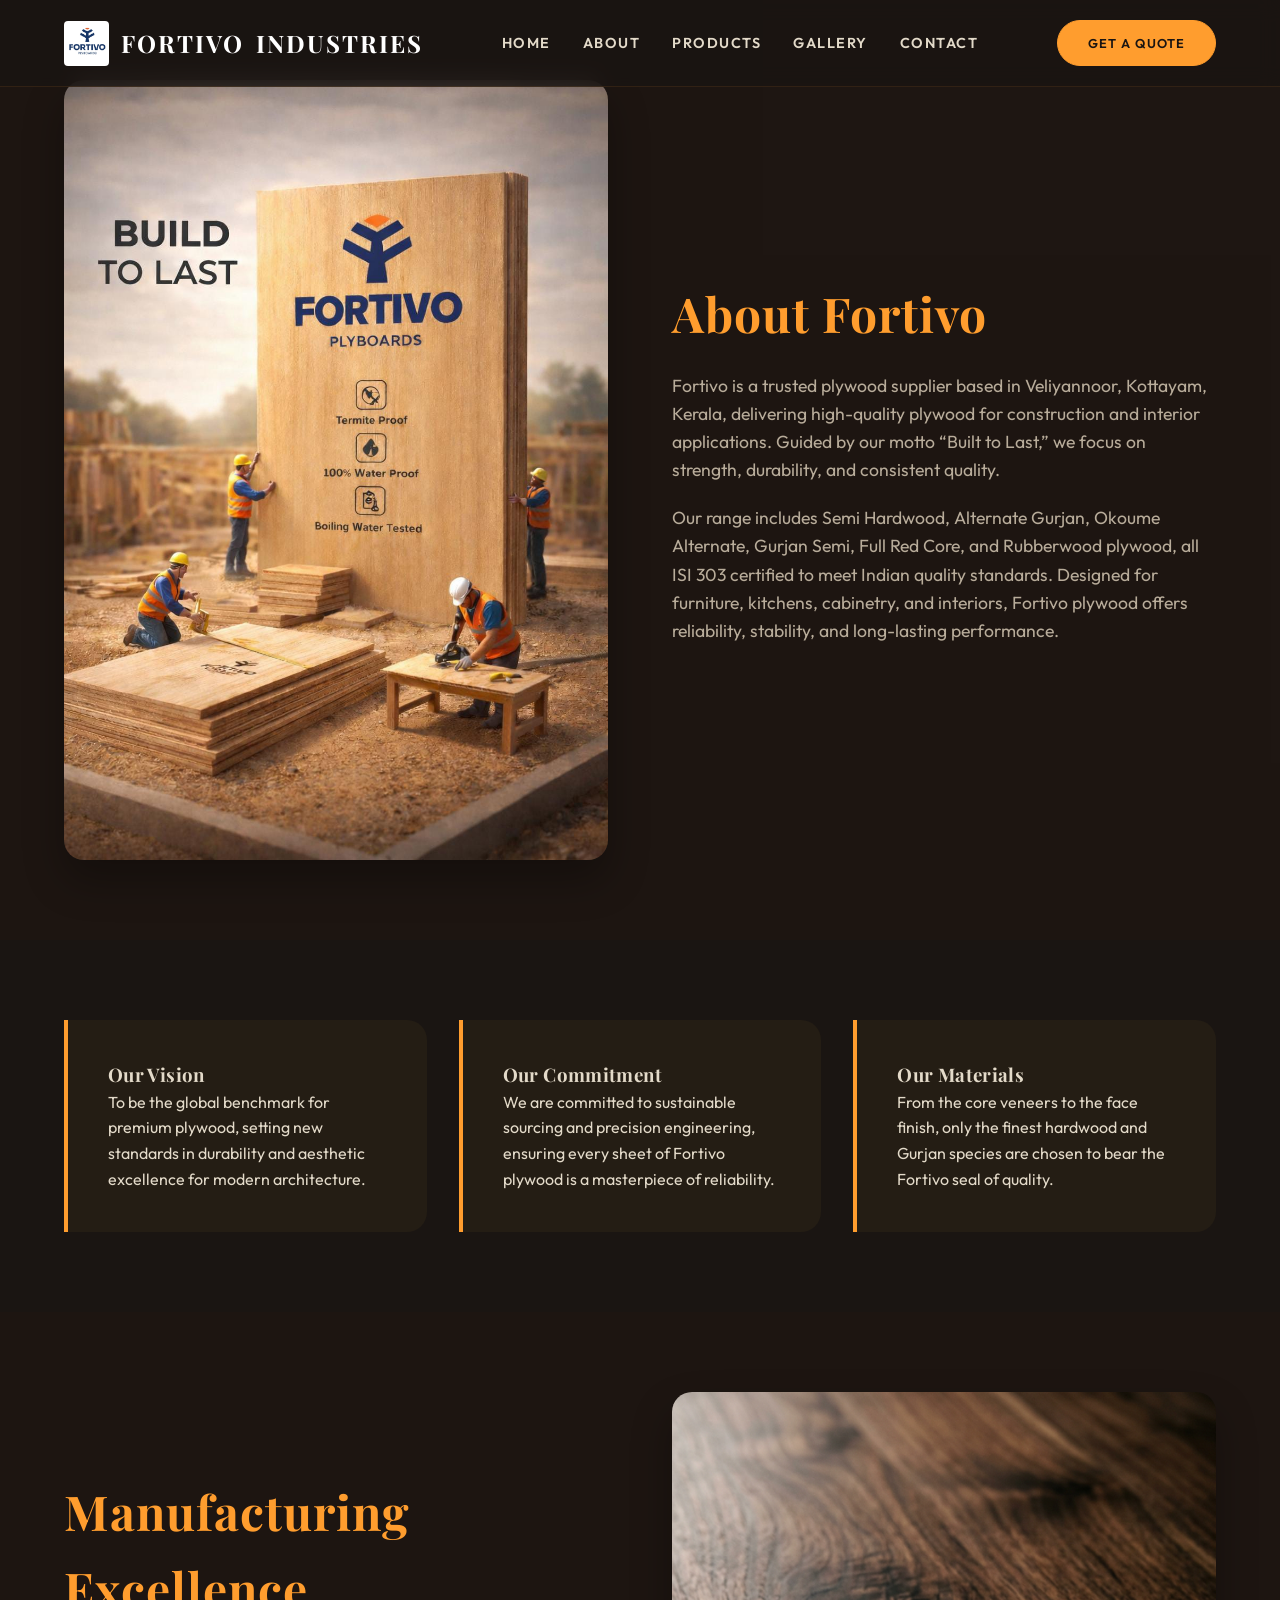
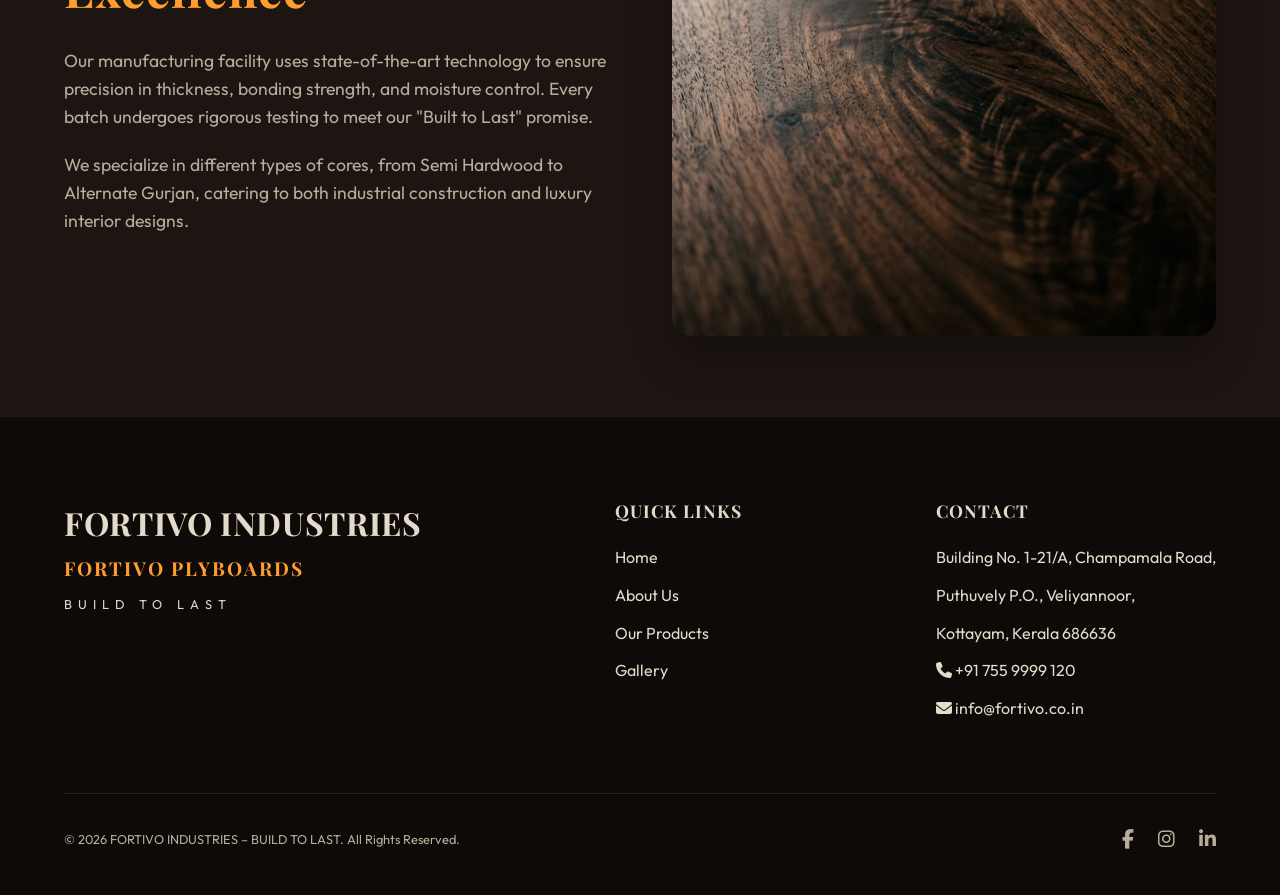
==== about.html @ 34dc5d7e "intial commit" ====
<!DOCTYPE html>
<html lang="en">

<head>
    <meta charset="UTF-8">
    <meta name="viewport" content="width=device-width, initial-scale=1.0">
    <title>About Us | FORTIVO INDUSTRIES</title>
    <link rel="stylesheet" href="index.css">
    <link rel="stylesheet" href="https://cdnjs.cloudflare.com/ajax/libs/font-awesome/6.4.0/css/all.min.css">
    <style>
        .about-hero {
            height: 60vh;
            background: linear-gradient(rgba(0, 0, 0, 0.7), rgba(0, 0, 0, 0.7)), url('assets/images/interior.png');
            background-size: cover;
            background-position: center;
            display: flex;
            align-items: center;
            justify-content: center;
            text-align: center;
        }

        .split-section {
            display: flex;
            align-items: center;
            gap: 4rem;
            padding: 80px 5%;
        }

        .split-section:nth-child(even) {
            flex-direction: row-reverse;
            background: rgba(44, 24, 16, 0.2);
        }

        .split-content {
            flex: 1;
        }

        .split-image {
            flex: 1;
            border-radius: var(--br-lg);
            overflow: hidden;
            box-shadow: 0 20px 40px rgba(0, 0, 0, 0.3);
        }

        .split-image img {
            width: 100%;
            display: block;
            transition: var(--transition-smooth);
        }

        .split-image:hover img {
            transform: scale(1.05);
        }

        .split-content h2 {
            font-size: 3rem;
            margin-bottom: 20px;
            color: var(--color-accent);
        }

        .split-content p {
            font-size: 1.1rem;
            color: var(--color-text-dim);
            margin-bottom: 20px;
        }

        .values-grid {
            display: grid;
            grid-template-columns: repeat(auto-fit, minmax(300px, 1fr));
            gap: 2rem;
            padding: 80px 5%;
        }

        .value-item {
            padding: 40px;
            background: rgba(212, 175, 55, 0.05);
            border-left: 4px solid var(--color-accent);
            border-radius: 0 var(--br-lg) var(--br-lg) 0;
        }

        @media (max-width: 968px) {
            .split-section {
                flex-direction: column !important;
                gap: 2rem;
            }
        }
    </style>
</head>

<body>

    <nav>
        <div class="logo">
            <img src="fortivooo.jpeg" alt="Fortivo" class="nav-logo">
            FORTIVO <span>INDUSTRIES</span>
        </div>
        <ul class="nav-links">
            <li><a href="index.html">Home</a></li>
            <li><a href="about.html">About</a></li>
            <li><a href="products.html">Products</a></li>
            <li><a href="gallery.html">Gallery</a></li>
            <li><a href="contact.html">Contact</a></li>
        </ul>
        <a href="contact.html" class="btn btn-primary">Get a Quote</a>
    </nav>

    <section class="split-section">
        <div class="split-content">
            <h2>About Fortivo</h2>
            <p>Fortivo is a trusted plywood supplier based in Veliyannoor, Kottayam, Kerala, delivering high-quality plywood for construction and interior applications. Guided by our motto “Built to Last,” we focus on strength, durability, and consistent quality.</p>
            <p>Our range includes Semi Hardwood, Alternate Gurjan, Okoume Alternate, Gurjan Semi, Full Red Core, and Rubberwood plywood, all ISI 303 certified to meet Indian quality standards. Designed for furniture, kitchens, cabinetry, and interiors, Fortivo plywood offers reliability, stability, and long-lasting performance.</p>
        </div>
        <div class="split-image small-img">
            <img src="ppl.jpeg" alt="Our Story - Fortivo Industries">
        </div>
    </section>

    <section class="values-grid">
        <div class="value-item">
            <h3>Our Vision</h3>
            <p>To be the global benchmark for premium plywood, setting new standards in durability and aesthetic
                excellence for modern architecture.</p>
        </div>
        <div class="value-item">
            <h3>Our Commitment</h3>
            <p>We are committed to sustainable sourcing and precision engineering, ensuring every sheet of Fortivo
                plywood is a masterpiece of reliability.</p>
        </div>
        <div class="value-item">
            <h3>Our Materials</h3>
            <p>From the core veneers to the face finish, only the finest hardwood and Gurjan species are chosen to bear
                the Fortivo seal of quality.</p>
        </div>
    </section>

    <section class="split-section">
        <div class="split-image">
            <img src="assets/images/hero.png" alt="Materials and Manufacturing">
        </div>
        <div class="split-content">
            <h2>Manufacturing Excellence</h2>
            <p>Our manufacturing facility uses state-of-the-art technology to ensure precision in thickness, bonding
                strength, and moisture control. Every batch undergoes rigorous testing to meet our "Built to Last"
                promise.</p>
            <p>We specialize in different types of cores, from Semi Hardwood to Alternate Gurjan, catering to both
                industrial construction and luxury interior designs.</p>
        </div>
    </section>

    <footer>
        <div class="footer-content">
            <div class="footer-brand">
                <h2>FORTIVO <span>INDUSTRIES</span></h2>
                <h3>FORTIVO PLYBOARDS</h3>
                <p class="tagline">BUILD TO LAST</p>
            </div>
            <div class="footer-links">
                <h4>Quick Links</h4>
                <ul>
                    <li><a href="index.html">Home</a></li>
                    <li><a href="about.html">About Us</a></li>
                    <li><a href="products.html">Our Products</a></li>
                    <li><a href="gallery.html">Gallery</a></li>
                </ul>
            </div>
            <div class="footer-links">
                <h4>Contact</h4>
                <ul>
                    <li>Building No. 1-21/A, Champamala Road,</li>
                    <li>Puthuvely P.O., Veliyannoor,</li>
                    <li>Kottayam, Kerala 686636</li>
                    <li><i class="fas fa-phone"></i> +91 755 9999 120</li>
                    <li><i class="fas fa-envelope"></i> info@fortivo.co.in</li>
                </ul>
            </div>
        </div>
        <div class="footer-bottom">
            <p>&copy; 2026 FORTIVO INDUSTRIES – BUILD TO LAST. All Rights Reserved.</p>
            <div class="social-icons">
                <a href="#"><i class="fab fa-facebook-f"></i></a>
                <a href="#"><i class="fab fa-instagram"></i></a>
                <a href="#"><i class="fab fa-linkedin-in"></i></a>
            </div>
        </div>
    </footer>

    <script>
        const observer = new IntersectionObserver((entries) => {
            entries.forEach(entry => {
                if (entry.isIntersecting) {
                    entry.target.classList.add('fade-in-visible');
                }
            });
        }, { threshold: 0.1 });

        document.querySelectorAll('.split-content, .split-image, .value-item').forEach(el => {
            el.classList.add('fade-in');
            observer.observe(el);
        });
    </script>
    <style>
        .fade-in {
            opacity: 0;
            transform: translateY(30px);
            transition: opacity 0.8s ease-out, transform 0.8s ease-out;
        }

        .fade-in-visible {
            opacity: 1;
            transform: translateY(0);
        }
    </style>
</body>

</html>
---- index.css ----
/* 
    FORTIVO INDUSTRIES - DESIGN SYSTEM
    Luxury, Modern, Industrial Theme
*/

@import url('https://fonts.googleapis.com/css2?family=Outfit:wght@300;400;600;700&family=Playfair+Display:ital,wght@0,400;0,700;1,400&display=swap');

:root {
    --color-primary: #1a1512;
    /* Charcoal Black */
    --color-accent: #ff9d2e;
    /* Light Orange */
    --color-secondary: #2C1810;
    /* Dark Walnut */
    --color-text: #E3DAC9;
    /* Warm Wood Beige */
    --color-text-dim: #b8ac9a;
    --font-heading: 'Playfair Display', serif;
    --font-body: 'Outfit', sans-serif;
    --section-padding: 100px 5%;
    --transition-smooth: all 0.5s cubic-bezier(0.4, 0, 0.2, 1);
    --br-sm: 8px;
    --br-lg: 20px;
}

* {
    margin: 0;
    padding: 0;
    box-sizing: border-box;
}

html {
    scroll-behavior: smooth;
    scroll-padding-top: 80px; /* Offset for fixed navbar */
    overflow-x: hidden;
    background-color: var(--color-primary);
    color: var(--color-text);
    font-family: var(--font-body);
}

body {
    background: var(--color-primary);
    line-height: 1.6;
}

h1, h2, h3, h4 {
    font-family: var(--font-heading);
    color: var(--color-text);
    letter-spacing: 0.02em;
}

a {
    text-decoration: none;
    color: inherit;
    transition: var(--transition-smooth);
}

ul {
    list-style: none;
}

/* NAVBAR */
nav {
    position: fixed;
    top: 0;
    width: 100%;
    padding: 20px 5%;
    display: flex;
    justify-content: space-between;
    align-items: center;
    z-index: 1000;
    backdrop-filter: blur(10px);
    background: rgba(26, 21, 18, 0.8);
    border-bottom: 1px solid rgba(255, 157, 46, 0.1);
}

.logo {
    font-family: var(--font-heading);
    font-size: 1.5rem;
    font-weight: 700;
    letter-spacing: 2px;
    display: flex;
    align-items: center;
    gap: 12px;
    color: #ffffff;
}


.nav-logo {
    height: 45px;
    width: auto;
    border-radius: 4px;
    transition: var(--transition-smooth);
}

.nav-logo:hover {
    transform: scale(1.1);
}

.nav-toggle {
    display: none;
}

.nav-links {
    display: flex;
    gap: 2rem;
}

.nav-links a {
    font-size: 0.9rem;
    text-transform: uppercase;
    letter-spacing: 1.5px;
    font-weight: 600;
}

.nav-links a:hover {
    color: var(--color-accent);
}

/* BUTTONS */
.btn {
    padding: 12px 30px;
    border-radius: 50px;
    font-weight: 600;
    text-transform: uppercase;
    letter-spacing: 1px;
    font-size: 0.8rem;
    cursor: pointer;
    transition: var(--transition-smooth);
    display: inline-block;
}

.btn-primary {
    background: var(--color-accent);
    color: var(--color-primary);
    border: 1px solid var(--color-accent);
}

.btn-primary:hover {
    background: transparent;
    color: var(--color-accent);
    box-shadow: 0 0 20px rgba(255, 157, 46, 0.4);
}

.btn-outline {
    background: transparent;
    color: var(--color-text);
    border: 1px solid rgba(227, 218, 201, 0.3);
}

.btn-outline:hover {
    border-color: var(--color-accent);
    color: var(--color-accent);
}

/* HERO SECTION */
.hero {
    height: 100vh;
    width: 100%;
    display: flex;
    flex-direction: column;
    justify-content: center;
    align-items: center;
    text-align: center;
    background: linear-gradient(-45deg, #1a1512, #2C1810, #3d2a1e, #1a1512);
    background-size: 400% 400%;
    animation: gradientFlow 15s ease infinite;
    padding: 20px;
    position: relative;
    overflow: hidden;
}

.hero-video {
    position: absolute;
    top: 50%;
    left: 50%;
    width: 110%; /* Slightly oversized to allow for cropping */
    height: 110%; /* Slightly oversized to allow for cropping */
    object-fit: cover;
    transform: translate(-50%, -50%); /* Centered crop */
    z-index: 1;
    opacity: 0.7;
}

.hero::after {
    content: '';
    position: absolute;
    top: 0;
    left: 0;
    width: 100%;
    height: 100%;
    background: radial-gradient(circle, transparent 60%, rgba(0,0,0,0.8) 100%);
    z-index: 2; /* Sits above the video but below the content */
}

.hero-content {
    background: rgba(26, 21, 18, 0.4);
    backdrop-filter: blur(8px);
    padding: 60px 80px;
    border-radius: var(--br-lg);
    border: 1px solid rgba(255, 157, 46, 0.15);
    z-index: 10;
    max-width: 1000px;
    box-shadow: 0 30px 60px rgba(0, 0, 0, 0.5);
}

/* Removed hero logo styles as it moved to navbar */

@keyframes gradientFlow {
    0% { background-position: 0% 50%; }
    50% { background-position: 100% 50%; }
    100% { background-position: 0% 50%; }
}

@keyframes cinematicZoom {
    0% { transform: scale(1) translate(0, 0); }
    100% { transform: scale(1.15) translate(2%, 2%); }
}

.hero h1 {
    font-size: 6rem;
    font-weight: 700;
    margin-bottom: 20px;
    text-transform: uppercase;
    letter-spacing: 15px;
    background: linear-gradient(45deg, #ffffff, #ff9d2e, #ffffff);
    background-size: 200% auto;
    -webkit-background-clip: text;
    background-clip: text;
    -webkit-text-fill-color: transparent;
    filter: drop-shadow(0 5px 15px rgba(0, 0, 0, 0.3));
    line-height: 1.1;
    animation: shine 5s linear infinite, heroReveal 1.5s cubic-bezier(0.2, 0.8, 0.2, 1) forwards;
    opacity: 0;
}

@keyframes heroReveal {
    0% {
        opacity: 0;
        transform: translateY(40px) scale(1.1);
        letter-spacing: 25px;
        filter: blur(10px);
    }
    100% {
        opacity: 1;
        transform: translateY(0) scale(1);
        letter-spacing: 15px;
        filter: blur(0);
    }
}

@keyframes shine {
    to { background-position: 200% center; }
}

.hero h2 {
    font-size: 1.1rem;
    color: var(--color-accent);
    letter-spacing: 8px;
    font-family: var(--font-body);
    font-weight: 600;
    text-transform: uppercase;
    border-bottom: 2px solid var(--color-accent);
    padding-bottom: 5px;
    margin-bottom: 30px;
    display: inline-block;
    animation: heroRevealSmall 1.2s cubic-bezier(0.2, 0.8, 0.2, 1) forwards;
    opacity: 0;
}

@keyframes heroRevealSmall {
    0% {
        opacity: 0;
        transform: translateY(20px);
        letter-spacing: 15px;
    }
    100% {
        opacity: 1;
        transform: translateY(0);
        letter-spacing: 8px;
    }
}

.hero .headline {
    font-family: var(--font-body);
    font-size: 1.4rem;
    max-width: 800px;
    margin: 20px auto 40px;
    color: var(--color-text-dim);
    font-weight: 300;
    font-style: italic;
    animation: fadeInDelay 1.8s cubic-bezier(0.2, 0.8, 0.2, 1) forwards 0.5s;
    opacity: 0;
}

.hero-btns {
    display: flex;
    gap: 1.5rem;
    justify-content: center;
    animation: fadeInDelay 2.2s cubic-bezier(0.2, 0.8, 0.2, 1) forwards 0.8s;
    opacity: 0;
}

@keyframes fadeInDelay {
    0% { opacity: 0; transform: translateY(20px); }
    100% { opacity: 1; transform: translateY(0); }
}

/* SECTIONS */
section {
    padding: var(--section-padding);
}

.section-title {
    text-align: center;
    margin-bottom: 60px;
}

.section-title h2 {
    font-size: 2.5rem;
    margin-bottom: 10px;
}

.section-title div {
    height: 2px;
    width: 60px;
    background: var(--color-accent);
    margin: 0 auto;
}

/* FEATURE CARDS */
.features-grid {
    display: grid;
    grid-template-columns: repeat(auto-fit, minmax(250px, 1fr));
    gap: 2rem;
}

.feature-card {
    background: rgba(44, 24, 16, 0.4);
    padding: 40px;
    border-radius: var(--br-lg);
    border: 1px solid rgba(255, 157, 46, 0.1);
    text-align: center;
    transition: transform 0.4s cubic-bezier(0.2, 0.8, 0.2, 1), 
                box-shadow 0.4s ease, 
                border-color 0.4s ease, 
                background 0.4s ease;
}

.feature-card:hover {
    transform: translateY(-6px);
    border-color: rgba(255, 157, 46, 0.5);
    background: rgba(44, 24, 16, 0.6);
    box-shadow: 0 15px 35px rgba(255, 157, 46, 0.15), 0 0 15px rgba(255, 157, 46, 0.1);
}

.feature-card i {
    font-size: 3rem;
    color: var(--color-accent);
    margin-bottom: 20px;
    display: block;
    transition: transform 0.4s ease, color 0.4s ease;
}

.feature-card:hover i {
    transform: scale(1.1);
}

.feature-card h3 {
    margin-bottom: 15px;
    font-size: 1.5rem;
    transition: color 0.4s ease;
}

.feature-card:hover h3 {
    color: var(--color-accent);
}

.feature-card p {
    color: var(--color-text-dim);
    font-size: 0.95rem;
}

/* PRODUCT PREVIEW & GRIDS */
.product-grid, .products-grid {
    display: grid;
    grid-template-columns: repeat(3, 1fr);
    gap: 3rem;
}

@media (max-width: 1100px) {
    .product-grid, .products-grid {
        grid-template-columns: repeat(2, 1fr);
        gap: 2rem;
    }
}

@media (max-width: 768px) {
    .product-grid, .products-grid {
        grid-template-columns: 1fr;
        gap: 2rem;
    }
}

.product-card {
    position: relative;
    border-radius: var(--br-lg);
    overflow: hidden;
    height: 400px;
    cursor: pointer;
}

.product-img {
    width: 100%;
    height: 100%;
    object-fit: cover;
    transition: var(--transition-smooth);
}

.product-info {
    position: absolute;
    bottom: 0;
    left: 0;
    width: 100%;
    padding: 30px;
    background: linear-gradient(transparent, rgba(26, 21, 18, 0.9));
    transform: translateY(20px);
    transition: var(--transition-smooth);
    opacity: 0.8;
}

.product-card:hover .product-img {
    transform: scale(1.1);
}

.product-card:hover .product-info {
    transform: translateY(0);
    opacity: 1;
}

.product-info h3 {
    font-size: 1.8rem;
    margin-bottom: 5px;
}

.product-info p {
    font-size: 0.9rem;
    color: var(--color-accent);
}

/* BRAND STATEMENT */
.brand-statement {
    position: relative;
    padding: 150px 5%;
    background: linear-gradient(rgba(44, 24, 16, 0.8), rgba(44, 24, 16, 0.8)), url('assets/images/interior.png');
    background-size: cover;
    background-position: center;
    background-attachment: fixed;
    text-align: center;
}

.brand-statement-content {
    max-width: 900px;
    margin: 0 auto;
}

.brand-statement h2 {
    font-size: 3.5rem;
    margin-bottom: 30px;
}

.brand-statement p {
    font-size: 1.2rem;
    color: var(--color-text);
    font-weight: 300;
}

/* PREMIUM ABOUT SECTION */
#about {
    background: linear-gradient(to bottom, var(--color-primary), #1d1916);
    position: relative;
    overflow: hidden;
}

#about::before {
    content: 'EST. 2026';
    position: absolute;
    top: 50px;
    right: -50px;
    font-size: 15rem;
    font-weight: 900;
    color: rgba(255, 157, 46, 0.03);
    pointer-events: none;
    z-index: 0;
}

.luxury-about-grid {
    display: grid;
    grid-template-columns: 1fr 1fr;
    gap: 6rem;
    align-items: center;
    position: relative;
    z-index: 1;
}

.about-image-wrapper {
    position: relative;
    padding: 30px;
}

.about-image-wrapper .main-img {
    width: 100%;
    max-height: 600px;
    object-fit: cover;
    border-radius: var(--br-lg);
    box-shadow: 0 30px 60px rgba(0,0,0,0.5);
    border: 1px solid rgba(255, 157, 46, 0.2);
    position: relative;
    z-index: 2;
}

.about-image-wrapper::after {
    content: '';
    position: absolute;
    top: 0;
    left: 0;
    width: 80%;
    height: 80%;
    border: 2px solid var(--color-accent);
    border-radius: var(--br-lg);
    z-index: 1;
    transform: translate(-20px, -20px);
    opacity: 0.5;
}

.about-text-content h2 {
    font-size: 3.5rem;
    margin-bottom: 25px;
    line-height: 1.2;
}

.about-text-content .accent-text {
    color: var(--color-accent);
    font-size: 0.9rem;
    text-transform: uppercase;
    letter-spacing: 5px;
    display: block;
    margin-bottom: 10px;
}

.about-text-content p {
    font-size: 1.1rem;
    color: var(--color-text-dim);
    margin-bottom: 25px;
    text-align: justify;
}

.certified-badge {
    display: inline-flex;
    align-items: center;
    gap: 15px;
    background: rgba(255, 157, 46, 0.1);
    padding: 15px 25px;
    border-radius: 50px;
    border: 1px solid var(--color-accent);
    margin-top: 20px;
}

.certified-badge i {
    color: var(--color-accent);
    font-size: 1.5rem;
}

/* VALUES CARDS */
.values-container {
    padding-top: 80px;
}

.values-grid {
    display: grid;
    grid-template-columns: repeat(3, 1fr);
    gap: 30px;
}

.value-card {
    background: rgba(255, 255, 255, 0.02);
    backdrop-filter: blur(10px);
    padding: 50px 40px;
    border-radius: var(--br-lg);
    border: 1px solid rgba(255, 157, 46, 0.1);
    transition: var(--transition-smooth);
    position: relative;
    overflow: hidden;
}

.value-card::before {
    content: '';
    position: absolute;
    top: 0;
    left: 0;
    width: 4px;
    height: 0;
    background: var(--color-accent);
    transition: var(--transition-smooth);
}

.value-card:hover {
    transform: translateY(-15px);
    background: rgba(255, 157, 46, 0.05);
    border-color: var(--color-accent);
    box-shadow: 0 20px 40px rgba(0,0,0,0.3);
}

.value-card:hover::before {
    height: 100%;
}

.value-card i {
    font-size: 2.5rem;
    color: var(--color-accent);
    margin-bottom: 25px;
    display: block;
}

.value-card h3 {
    font-size: 1.6rem;
    margin-bottom: 15px;
    color: #fff;
}

.value-card p {
    font-size: 0.95rem;
    color: var(--color-text-dim);
    line-height: 1.7;
}

/* PRODUCTS PAGE SPECIFIC STYLES - PREMIUM REDESIGN */
.products-hero {
    height: 60vh;
    background: linear-gradient(rgba(0, 0, 0, 0.4), rgba(0, 0, 0, 0.4)), url('download.jpg');
    background-size: cover;
    background-position: center;
    background-attachment: fixed;
    display: flex;
    align-items: center;
    justify-content: center;
    text-align: center;
    position: relative;
    padding: 0 5%;
    overflow: hidden;
}

.hero-overlay {
    position: absolute;
    top: 0;
    left: 0;
    width: 100%;
    height: 100%;
    background: radial-gradient(circle at center, transparent 0%, rgba(26, 21, 18, 0.8) 100%);
    z-index: 1;
}

.products-hero .section-title {
    position: relative;
    z-index: 2;
    margin-bottom: 0;
}

.products-hero h1 {
    font-size: 5.5rem;
    margin: 10px 0 20px;
    line-height: 1;
}

.products-hero p {
    font-size: 1.2rem;
    color: var(--color-text-dim);
    max-width: 600px;
    margin: 0 auto;
}

.title-line {
    height: 3px;
    width: 80px;
    background: var(--color-accent);
    margin: 30px auto 0;
}

.products-grid-section {
    position: relative;
    background: var(--color-primary);
    padding: 100px 5%;
    overflow: hidden;
}

.bg-pattern {
    position: absolute;
    top: 0;
    left: 0;
    width: 100%;
    height: 100%;
    background-image: radial-gradient(rgba(255, 157, 46, 0.03) 1px, transparent 1px);
    background-size: 30px 30px;
    opacity: 0.5;
    pointer-events: none;
}

/* LUXURY PRODUCT FLIP CARDS - PREMIUM REDESIGN */
.luxury-product-card {
    background: transparent;
    perspective: 2000px;
    height: auto;
    aspect-ratio: 1 / 1.4;
    border: none;
    overflow: visible;
    position: relative;
}

.card-inner {
    position: relative;
    width: 100%;
    height: 100%;
    transition: transform 0.8s cubic-bezier(0.175, 0.885, 0.32, 1.1);
    transform-style: preserve-3d;
    box-shadow: 0 15px 35px rgba(0, 0, 0, 0.3);
    border-radius: var(--br-lg);
}

.luxury-product-card:hover .card-inner {
    transform: rotateY(180deg) translateY(-10px);
    box-shadow: 0 30px 60px rgba(255, 157, 46, 0.15);
}

.card-front, .card-back {
    position: absolute;
    width: 100%;
    height: 100%;
    -webkit-backface-visibility: hidden;
    backface-visibility: hidden;
    border-radius: var(--br-lg);
    border: 1px solid rgba(255, 157, 46, 0.1);
    overflow: hidden;
}

.card-front {
    background: #1e1a16;
    display: flex;
    flex-direction: column;
    justify-content: space-between;
    z-index: 2;
}

.card-back {
    background: linear-gradient(135deg, #2C1810 0%, #110d0b 100%);
    transform: rotateY(180deg);
    display: flex;
    flex-direction: column;
    padding: 40px 30px;
    z-index: 1;
    border: 2px solid var(--color-accent);
    position: relative;
}

.card-back::before {
    content: '';
    position: absolute;
    top: 0;
    left: 0;
    width: 100%;
    height: 100%;
    background: url('https://www.transparenttextures.com/patterns/wood-pattern.png');
    opacity: 0.05;
    pointer-events: none;
}

.product-image-box {
    width: 100%;
    height: 75%;
    overflow: hidden;
    position: relative;
}

.product-image-box img {
    width: 100%;
    height: 100%;
    object-fit: cover;
    transition: transform 1.2s ease;
}

.luxury-product-card:hover .product-image-box img {
    transform: scale(1.15);
}

.product-name-band {
    height: 25%;
    display: flex;
    align-items: center;
    justify-content: center;
    background: #1a1512;
    position: relative;
    padding: 20px;
}

.product-name-band::after {
    content: '';
    position: absolute;
    top: 0;
    left: 0;
    width: 100%;
    height: 1px;
    background: var(--color-accent);
}

.product-name-band h3 {
    font-size: 1.4rem;
    color: #fff;
    margin: 0;
    font-family: var(--font-heading);
    letter-spacing: 2px;
    font-weight: 700;
    text-transform: uppercase;
}

.back-header {
    margin-bottom: 25px;
    text-align: center;
}

.back-header h3 {
    font-size: 1.8rem;
    color: var(--color-accent);
    margin-bottom: 10px;
}

.mini-line {
    width: 40px;
    height: 2px;
    background: var(--color-accent);
    margin: 0 auto;
}

.card-back p {
    font-size: 0.9rem;
    line-height: 1.6;
    margin-bottom: 30px;
    color: var(--color-text-dim);
    text-align: center;
}

.technical-list {
    margin-bottom: 40px;
    list-style: none;
    padding: 0;
}

.technical-list li {
    font-size: 0.85rem;
    color: var(--color-text);
    margin-bottom: 15px;
    display: flex;
    align-items: center;
    gap: 12px;
    font-weight: 500;
}

.technical-list i {
    color: var(--color-accent);
    width: 20px;
    text-align: center;
    font-size: 1rem;
}

.btn-sm {
    padding: 10px 25px;
    font-size: 0.75rem;
    align-self: center;
    margin-top: auto;
}

/* EDITORIAL GALLERY STYLES */
:root {
    --editorial-bg: #F9F6F1;
    --editorial-bg-overlay: rgba(249, 246, 241, 0.94);
    --editorial-text: #1A1512;
    --editorial-accent: #D4AF37;
    --editorial-font-alt: 'Playfair Display', serif;
}

.editorial-section {
    background: linear-gradient(var(--editorial-bg-overlay), var(--editorial-bg-overlay)), url('ff.png');
    background-size: cover;
    background-attachment: fixed;
    color: var(--editorial-text);
    padding: 100px 0;
    position: relative;
    overflow: hidden;
}

/* Gallery Header */
.gallery-editorial-header {
    padding: 80px 5% 100px;
    text-align: center;
    position: relative;
}

.gallery-editorial-header h1 {
    font-size: 7rem;
    font-weight: 400;
    font-family: var(--editorial-font-alt);
    margin-bottom: 20px;
    color: var(--editorial-text);
    letter-spacing: -2px;
}

.gallery-editorial-header p {
    font-size: 1.2rem;
    max-width: 600px;
    margin: 0 auto;
    color: rgba(26, 21, 18, 0.6);
    line-height: 1.6;
    font-weight: 300;
}

/* Floating Decoration Panels */
.floating-element {
    position: absolute;
    pointer-events: none;
    z-index: 1;
    opacity: 0.8;
    filter: drop-shadow(0 20px 40px rgba(0,0,0,0.1));
    animation: floatSlow 10s ease-in-out infinite;
}

@keyframes floatSlow {
    0%, 100% { transform: translateY(0) rotate(0deg); }
    50% { transform: translateY(-20px) rotate(2deg); }
}

.panel-1 { top: 15%; left: 8%; width: 140px; }
.panel-2 { top: 25%; right: 10%; width: 180px; animation-delay: -2s; }
.panel-3 { bottom: 10%; left: 5%; width: 120px; animation-delay: -5s; }
.panel-4 { bottom: 20%; right: 5%; width: 150px; animation-delay: -7s; }

/* Magazine Grid Layout */
.editorial-grid {
    max-width: 1400px;
    margin: 0 auto;
    padding: 0 5% 50px;
    display: grid;
    grid-template-columns: repeat(12, 1fr);
    gap: 40px;
}

/* Grid Item Styles */
.editorial-item {
    position: relative;
    background: white;
    overflow: hidden;
    display: flex;
    flex-direction: column;
    box-shadow: 0 40px 100px rgba(0,0,0,0.03);
    transition: transform 0.6s cubic-bezier(0.2, 0.8, 0.2, 1);
}

.editorial-item:hover {
    transform: translateY(-10px);
}

.editorial-item img {
    width: 100%;
    height: 100%;
    object-fit: cover;
    transition: transform 1.5s ease;
}

.editorial-item:hover img {
    transform: scale(1.05);
}

.editorial-content {
    padding: 40px;
    background: white;
    z-index: 2;
}

.editorial-content h3 {
    font-family: var(--editorial-font-alt);
    font-size: 2rem;
    margin-bottom: 15px;
    color: var(--editorial-text);
}

.editorial-content p {
    font-size: 0.95rem;
    color: rgba(26, 21, 18, 0.6);
    margin-bottom: 25px;
    line-height: 1.6;
}

.explore-btn {
    font-size: 0.8rem;
    text-transform: uppercase;
    letter-spacing: 2px;
    font-weight: 600;
    color: var(--editorial-text);
    display: inline-flex;
    align-items: center;
    gap: 10px;
    border-bottom: 1px solid var(--editorial-text);
    padding-bottom: 5px;
    transition: gap 0.3s ease;
}

.explore-btn:hover {
    gap: 20px;
    color: var(--editorial-accent);
    border-color: var(--editorial-accent);
}

/* Specific Sizes */
.item-hero {
    grid-column: span 12;
    height: 700px;
}

.item-medium {
    grid-column: span 6;
    height: 600px;
}

.item-small {
    grid-column: span 4;
    height: 500px;
}

@media (max-width: 1100px) {
    .item-medium { grid-column: span 6; }
    .item-small { grid-column: span 6; }
    .gallery-editorial-header h1 { font-size: 5rem; }
}

@media (max-width: 768px) {
    .item-hero { 
        grid-template-columns: 1fr; 
        height: auto; 
        grid-column: span 12;
    }
    .item-hero .editorial-content { height: 350px; }
    .item-medium, .item-small { 
        grid-column: span 12; 
        height: 500px; 
    }
    .gallery-editorial-header h1 { font-size: 4rem; }
    .floating-element { display: none; }
}

/* GALLERY PAGE SPECIFIC STYLES */
.gallery-hero {
    height: 40vh;
    background: linear-gradient(rgba(0, 0, 0, 0.8), rgba(0, 0, 0, 0.8)), url('1.png');
    background-size: cover;
    background-position: center;
    display: flex;
    align-items: center;
    justify-content: center;
    text-align: center;
}

.masonry-container {
    padding: 80px 5%;
    columns: 3;
    column-gap: 2rem;
}

.gallery-item {
    margin-bottom: 2rem;
    break-inside: avoid;
    position: relative;
    border-radius: var(--br-sm);
    overflow: hidden;
    cursor: pointer;
    border: 1px solid rgba(255, 157, 46, 0.1);
}

.gallery-item img {
    width: 100%;
    display: block;
    transition: var(--transition-smooth);
}

.gallery-item:hover img {
    transform: scale(1.1);
}

.gallery-overlay {
    position: absolute;
    top: 0;
    left: 0;
    width: 100%;
    height: 100%;
    background: rgba(26, 21, 18, 0.6);
    display: flex;
    align-items: center;
    justify-content: center;
    opacity: 0;
    transition: var(--transition-smooth);
}

.gallery-item:hover .gallery-overlay {
    opacity: 1;
}

.gallery-overlay i {
    font-size: 2rem;
    color: var(--color-accent);
}

/* CONTACT PAGE SPECIFIC STYLES */
.map-container {
    width: 100%;
    height: 450px;
    filter: grayscale(1) invert(0.9) brightness(0.8);
    border-top: 2px solid var(--color-accent);
}

.contact-preview-section {
    padding: 100px 0 50px;
    background: var(--color-bg);
}

.section-preview-header {
    text-align: center;
    margin-bottom: 50px;
}

.contact-section {
    display: flex;
    justify-content: center;
    padding: 80px 5%;
}

.contact-info {
    background: rgba(44, 24, 16, 0.4);
    padding: 50px;
    border-radius: var(--br-lg);
    border: 1px solid rgba(255, 157, 46, 0.1);
    max-width: 600px;
    width: 100%;
}

.contact-info h2 {
    font-size: 2.5rem;
    margin-bottom: 30px;
}

.info-item {
    display: flex;
    gap: 1.5rem;
    margin-bottom: 30px;
}

.info-item i {
    font-size: 1.5rem;
    color: var(--color-accent);
    margin-top: 5px;
}

.info-item h4 {
    font-size: 1.1rem;
    margin-bottom: 5px;
}

.info-item p {
    color: var(--color-text-dim);
    font-size: 0.95rem;
    line-height: 1.5;
}

.contact-form {
    background: rgba(26, 21, 18, 0.6);
    padding: 50px;
    border-radius: var(--br-lg);
    border: 1px solid rgba(227, 218, 201, 0.1);
}

.form-group {
    margin-bottom: 25px;
}

.form-group label {
    display: block;
    margin-bottom: 10px;
    font-size: 0.8rem;
    text-transform: uppercase;
    letter-spacing: 1.5px;
    color: var(--color-accent);
}

.form-group input, .form-group textarea {
    width: 100%;
    background: rgba(227, 218, 201, 0.05);
    border: 1px solid rgba(227, 218, 201, 0.1);
    padding: 15px;
    color: var(--color-text);
    border-radius: var(--br-sm);
    font-family: var(--font-body);
    transition: var(--transition-smooth);
}

.form-group input:focus, .form-group textarea:focus {
    outline: none;
    border-color: var(--color-accent);
    background: rgba(227, 218, 201, 0.1);
}

.submit-btn {
    width: 100%;
    border: none;
    font-family: var(--font-body);
    cursor: pointer;
}

/* FOOTER */
footer {
    padding: 80px 5% 40px;
    background: #0d0a08;
    border-top: 1px solid rgba(255, 157, 46, 0.1);
}

.footer-content {
    display: flex;
    justify-content: space-between;
    align-items: flex-start;
    flex-wrap: wrap;
    gap: 3rem;
    margin-bottom: 60px;
}

.footer-brand h2 {
    font-size: 2rem;
    margin-bottom: 5px;
}

.footer-brand h3 {
    font-size: 1.2rem;
    color: var(--color-accent);
    margin-bottom: 10px;
    letter-spacing: 2px;
}

.footer-brand p.tagline {
    font-size: 0.8rem;
    letter-spacing: 6px;
    text-transform: uppercase;
}

.footer-links h4 {
    font-size: 1.1rem;
    margin-bottom: 20px;
    text-transform: uppercase;
    letter-spacing: 1px;
}

.footer-links ul li {
    margin-bottom: 12px;
}

.footer-links ul li a:hover {
    color: var(--color-accent);
    padding-left: 5px;
}

.footer-bottom {
    display: flex;
    justify-content: space-between;
    align-items: center;
    padding-top: 30px;
    border-top: 1px solid rgba(227, 218, 201, 0.1);
    font-size: 0.8rem;
    color: var(--color-text-dim);
}

.social-icons {
    display: flex;
    gap: 1.5rem;
}

.social-icons a {
    font-size: 1.2rem;
}

.social-icons a:hover {
    color: var(--color-accent);
    transform: translateY(-3px);
}

/* ANIMATIONS */
.fade-in {
    opacity: 0;
    transform: translateY(30px);
    transition: opacity 0.8s ease-out, transform 0.8s ease-out;
}

.fade-in-visible {
    opacity: 1;
    transform: translateY(0) !important;
}

/* RESPONSIVE */
/* CURSOR EFFECT - REALISTIC WOOD SHARDS */
.chipping {
    position: fixed;
    pointer-events: none;
    z-index: 10000;
    filter: drop-shadow(1px 1px 2px rgba(0,0,0,0.3));
    opacity: 0;
    will-change: transform, opacity;
}

/* Base Shard */
.chipping::before {
    content: '';
    display: block;
    width: 100%;
    height: 100%;
    background: #8d6e63; /* Default wood color */
    clip-path: polygon(20% 0%, 80% 10%, 100% 50%, 70% 90%, 10% 80%); /* Jagged shard */
}

/* Varied Shard Types */
.chipping.type-1::before {
    background: #5d4037; /* Dark Walnut */
    clip-path: polygon(50% 0%, 100% 100%, 0% 80%);
}

.chipping.type-2::before {
    background: #bcaaa4; /* Light Spruce */
    clip-path: polygon(0 15%, 100% 0, 85% 100%, 10% 85%);
}

.chipping.type-3::before {
    background: #a1887f; /* Teak */
    clip-path: polygon(30% 0%, 70% 0%, 100% 100%, 0% 100%);
}

@keyframes flutter {
    0% {
        transform: translate(0, 0) rotate(0deg) rotateX(0deg);
        opacity: 1;
    }
    15% {
        opacity: 1;
    }
    100% {
        transform: translate(var(--x), var(--y)) rotate(var(--r)) rotateX(540deg) rotateY(360deg);
        opacity: 0;
    }
}

.chipping {
    animation: flutter 1.2s cubic-bezier(0.1, 0.4, 0.3, 1) forwards;
}

@media (max-width: 968px) {
    .split-section {
        flex-direction: column !important;
        gap: 2rem;
    }

    .masonry-container {
        columns: 2;
    }

    .contact-section {
        grid-template-columns: 1fr;
        gap: 2rem;
    }
}

@media (max-width: 768px) {
    .nav-links {
        display: flex;
        position: fixed;
        top: 0;
        right: -100%;
        height: 100vh;
        width: 70%;
        background: rgba(26, 21, 18, 0.98);
        backdrop-filter: blur(20px);
        flex-direction: column;
        justify-content: center;
        align-items: center;
        gap: 2rem;
        transition: 0.5s ease-in-out;
        z-index: 999;
        border-left: 1px solid rgba(255, 157, 46, 0.1);
    }

    .nav-links.active {
        right: 0;
    }

    .nav-toggle {
        display: block;
        font-size: 1.5rem;
        color: var(--color-accent);
        cursor: pointer;
        z-index: 1001;
        order: 3;
    }

    .nav-cta {
        display: none; /* Hide CTA button on mobile to save space, or style it inside menu */
    }

    .hero h1 {
        font-size: 3rem;
        letter-spacing: 5px;
    }

    .hero h2 {
        font-size: 0.9rem;
        letter-spacing: 4px;
    }

    .hero-logo {
        height: 50px;
    }

    .hero-title-container {
        gap: 10px;
    }

    .luxury-about-grid {
        grid-template-columns: 1fr;
        gap: 3rem;
    }

    .values-grid {
        grid-template-columns: 1fr;
        gap: 20px;
    }

    .about-text-content h2 {
        font-size: 2.5rem;
    }
}

@media (max-width: 600px) {
    .masonry-container {
        columns: 1;
    }
}
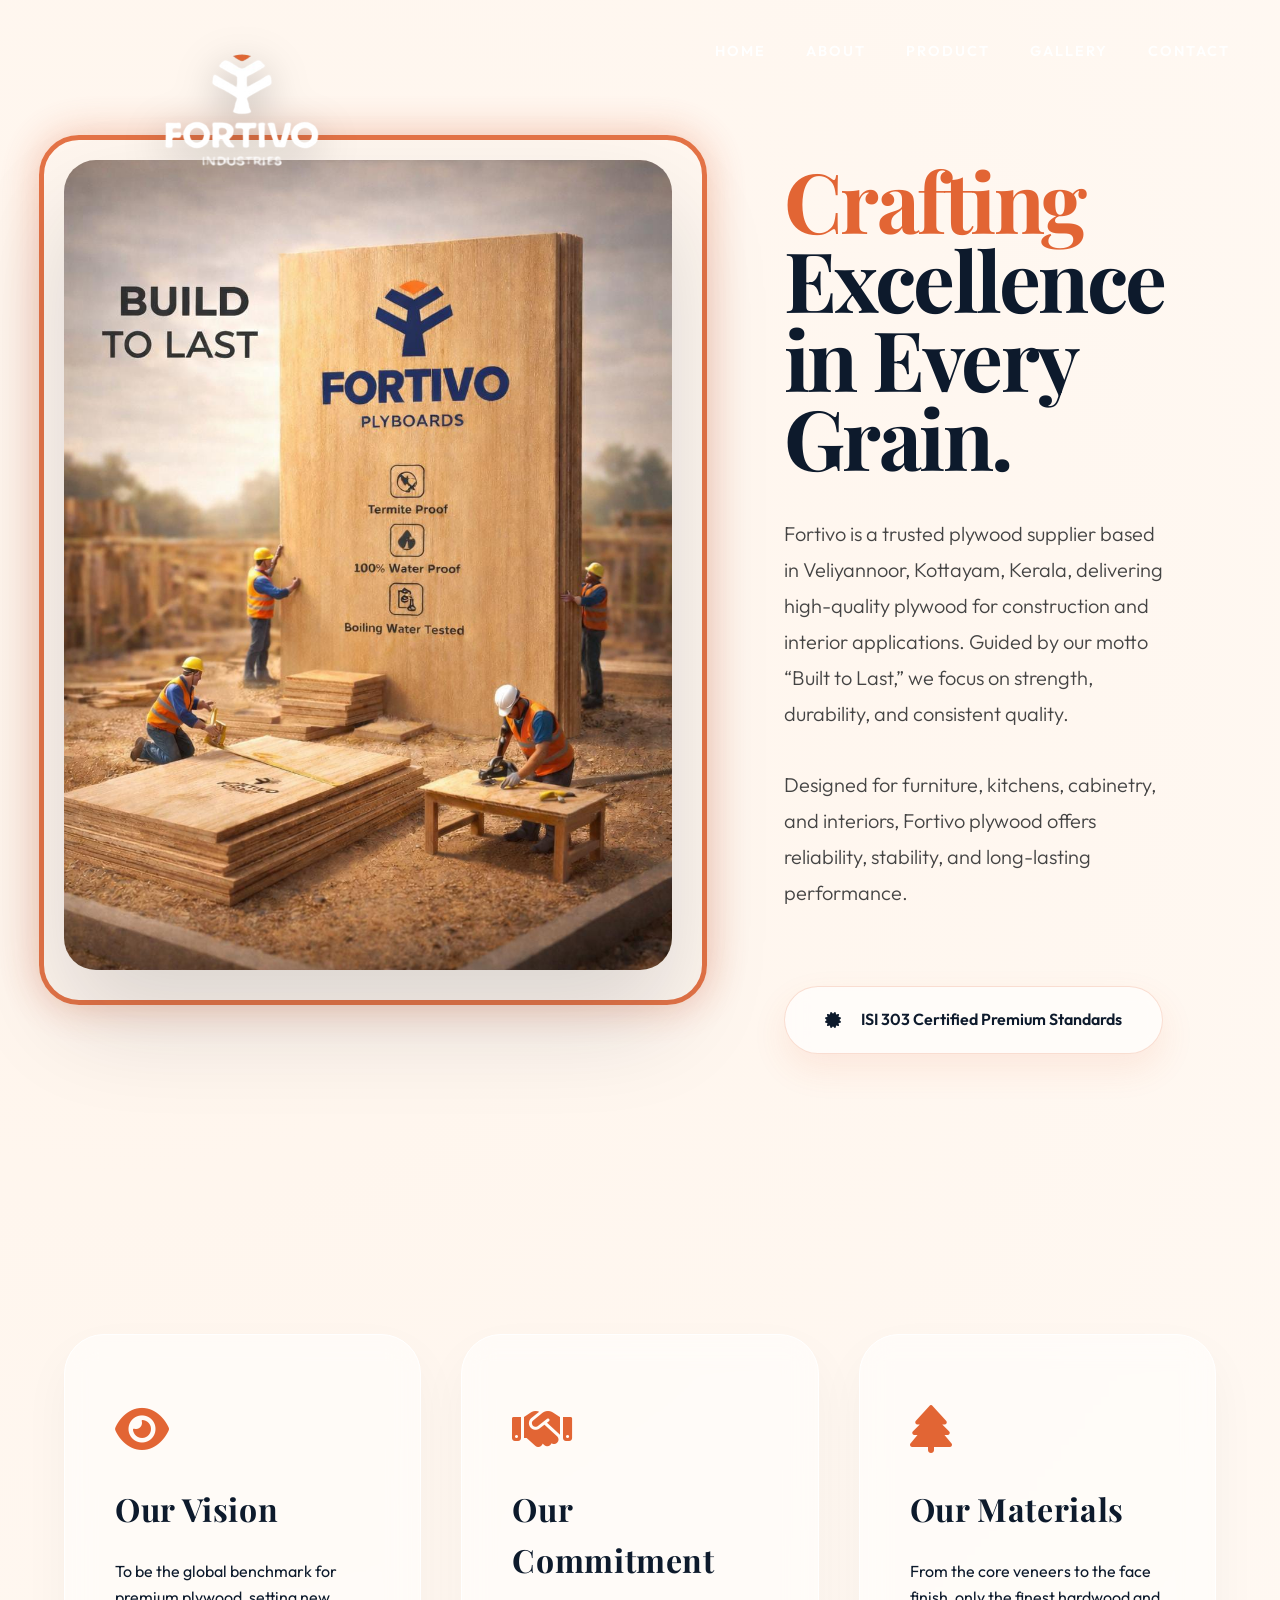
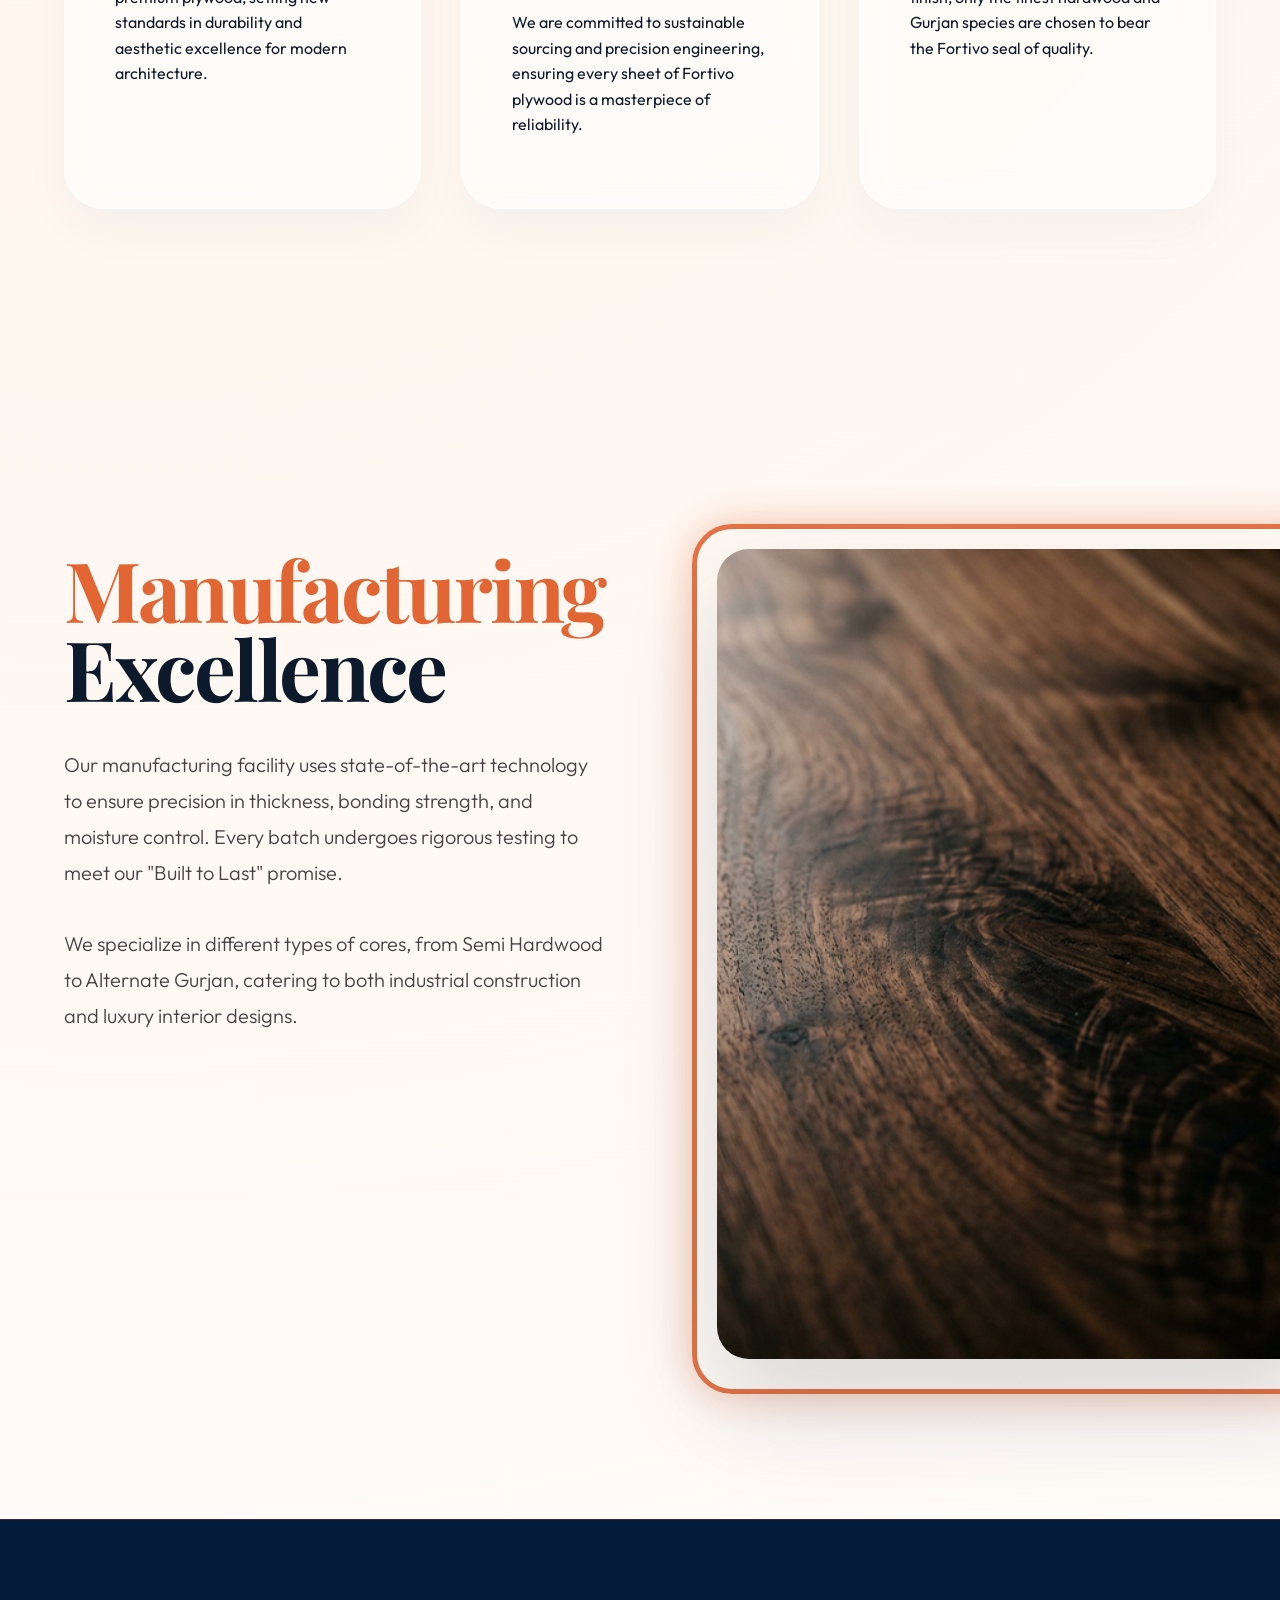
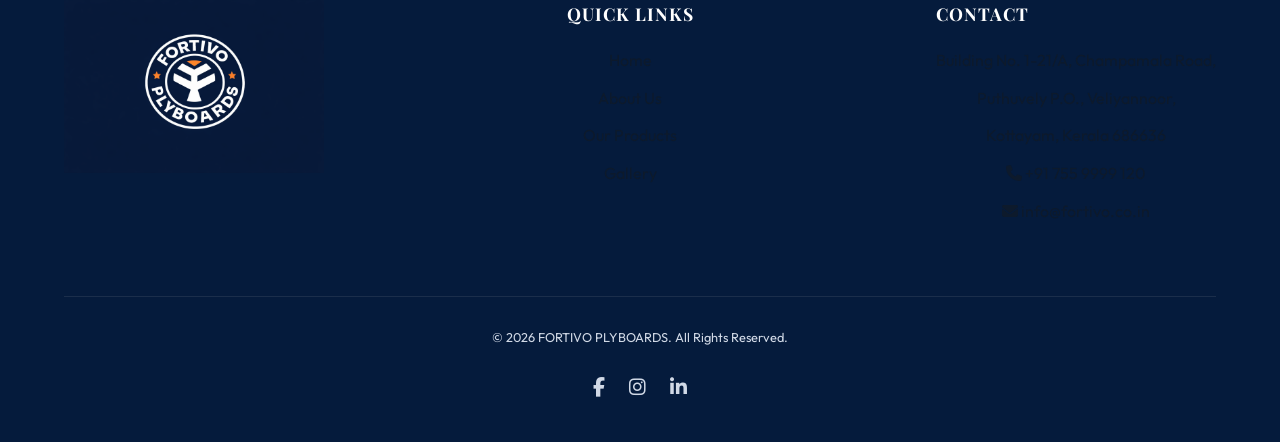
==== commit e9b454ba: "updated website" ====
--- a/about.html
+++ b/about.html
@@ -4,140 +4,279 @@
 <head>
     <meta charset="UTF-8">
     <meta name="viewport" content="width=device-width, initial-scale=1.0">
-    <title>About Us | FORTIVO INDUSTRIES</title>
+    <title>About Us | FORTIVO PLYBOARDS</title>
     <link rel="stylesheet" href="index.css">
     <link rel="stylesheet" href="https://cdnjs.cloudflare.com/ajax/libs/font-awesome/6.4.0/css/all.min.css">
     <style>
-        .about-hero {
-            height: 60vh;
-            background: linear-gradient(rgba(0, 0, 0, 0.7), rgba(0, 0, 0, 0.7)), url('assets/images/interior.png');
-            background-size: cover;
-            background-position: center;
-            display: flex;
-            align-items: center;
-            justify-content: center;
-            text-align: center;
+        :root {
+            --lux-gold: #c5a059;
+            --lux-navy: #0d1a2c;
+            --lux-cream: #FFF5EC;
+        }
+
+        body.light-theme {
+            background: radial-gradient(circle at 10% 20%, rgba(255, 245, 236, 1) 0%, rgba(255, 252, 249, 1) 100%);
+            color: var(--lux-navy);
+            font-family: 'Outfit', sans-serif;
+        }
+
+        body.light-theme::before {
+            content: '';
+            position: fixed;
+            top: 0;
+            left: 0;
+            width: 100%;
+            height: 100%;
+            background-image: url("https://www.transparenttextures.com/patterns/pinstriped-suit.png");
+            opacity: 0.04;
+            pointer-events: none;
+            z-index: 10;
+        }
+
+        /* Hero Parallax Watermark */
+        .about-watermark {
+            position: fixed;
+            top: 50%;
+            left: 50%;
+            transform: translate(-50%, -50%);
+            font-size: 28vw;
+            font-weight: 900;
+            color: rgba(226, 101, 52, 0.03);
+            pointer-events: none;
+            z-index: -1;
+            white-space: nowrap;
+            letter-spacing: 0.15em;
+            font-family: 'Playfair Display', serif;
+            text-transform: uppercase;
         }
 
         .split-section {
-            display: flex;
-            align-items: center;
-            gap: 4rem;
-            padding: 80px 5%;
-        }
-
-        .split-section:nth-child(even) {
-            flex-direction: row-reverse;
-            background: rgba(44, 24, 16, 0.2);
-        }
-
-        .split-content {
-            flex: 1;
+            display: grid;
+            grid-template-columns: 1.1fr 0.9fr;
+            align-items: flex-start;
+            gap: 7rem;
+            padding: 160px 5%;
+            max-width: 1500px;
+            margin: 0 auto;
+            position: relative;
         }
 
         .split-image {
-            flex: 1;
-            border-radius: var(--br-lg);
-            overflow: hidden;
-            box-shadow: 0 20px 40px rgba(0, 0, 0, 0.3);
+            aspect-ratio: 3 / 4;
+            height: 90vh;
+            position: relative;
+            transition: transform 0.8s cubic-bezier(0.165, 0.84, 0.44, 1);
+        }
+
+        .split-image:hover {
+            transform: translateY(-20px) scale(1.02);
         }
 
         .split-image img {
             width: 100%;
+            height: 100%;
+            object-fit: cover;
             display: block;
-            transition: var(--transition-smooth);
-        }
-
-        .split-image:hover img {
-            transform: scale(1.05);
+            border-radius: 32px;
+            box-shadow: 0 50px 100px rgba(13, 26, 44, 0.15);
+            position: relative;
+            z-index: 1;
+        }
+
+        .split-image::after {
+            content: '';
+            position: absolute;
+            top: -25px;
+            left: -25px;
+            width: calc(100% + 50px);
+            height: calc(100% + 50px);
+            border: 5px solid var(--color-accent);
+            border-radius: 40px;
+            z-index: -1;
+            transform: translate(0, 0);
+            opacity: 0.9;
+            filter: blur(0px);
+            pointer-events: none;
+            box-shadow: 0 0 40px rgba(226, 101, 52, 0.4);
         }
 
         .split-content h2 {
-            font-size: 3rem;
-            margin-bottom: 20px;
+            font-size: 5.2rem;
+            line-height: 0.95;
+            margin-bottom: 40px;
+            color: var(--lux-navy);
+            font-family: 'Playfair Display', serif;
+            font-weight: 700;
+            letter-spacing: -0.03em;
+        }
+
+        .split-content h2::first-line {
             color: var(--color-accent);
         }
 
         .split-content p {
-            font-size: 1.1rem;
-            color: var(--color-text-dim);
-            margin-bottom: 20px;
+            font-size: 1.25rem;
+            color: #444;
+            line-height: 1.8;
+            margin-bottom: 35px;
+            max-width: 550px;
+            text-align: left;
+            font-weight: 300;
+        }
+
+        .about-badge {
+            display: inline-flex;
+            align-items: center;
+            gap: 20px;
+            background: rgba(255, 255, 255, 0.6);
+            backdrop-filter: blur(10px);
+            padding: 20px 40px;
+            border-radius: 100px;
+            border: 1px solid rgba(226, 101, 52, 0.2);
+            margin-top: 40px;
+            box-shadow: 0 15px 35px rgba(226, 101, 52, 0.1);
+            transition: all 0.4s ease;
+        }
+
+        .about-badge span {
+            color: var(--lux-navy);
+            font-weight: 600;
         }
 
         .values-grid {
             display: grid;
-            grid-template-columns: repeat(auto-fit, minmax(300px, 1fr));
-            gap: 2rem;
-            padding: 80px 5%;
+            grid-template-columns: repeat(3, 1fr);
+            gap: 40px;
+            padding: 120px 5% 180px;
+            max-width: 1500px;
+            margin: 0 auto;
         }
 
         .value-item {
-            padding: 40px;
-            background: rgba(212, 175, 55, 0.05);
-            border-left: 4px solid var(--color-accent);
-            border-radius: 0 var(--br-lg) var(--br-lg) 0;
-        }
-
-        @media (max-width: 968px) {
+            background: rgba(255, 255, 255, 0.5);
+            backdrop-filter: blur(15px);
+            padding: 70px 50px;
+            border-radius: 40px;
+            border: 1px solid rgba(255, 255, 255, 1);
+            box-shadow: 0 20px 50px rgba(13, 26, 44, 0.04);
+            transition: all 0.6s cubic-bezier(0.165, 0.84, 0.44, 1);
+        }
+
+        .value-item:hover {
+            transform: translateY(-25px) scale(1.03);
+            background: #ffffff;
+            box-shadow: 0 40px 80px rgba(226, 101, 52, 0.15);
+            border-color: var(--color-accent);
+        }
+
+        .value-item h3 {
+            font-size: 2rem;
+            margin-bottom: 25px;
+            color: var(--lux-navy);
+            font-family: 'Playfair Display', serif;
+        }
+
+        .value-item i {
+            font-size: 3rem;
+            color: var(--color-accent);
+            margin-bottom: 30px;
+            display: block;
+            transition: 0.4s ease;
+        }
+
+        .value-item:hover i {
+            transform: scale(1.15) rotate(5deg);
+        }
+
+        @media (max-width: 1200px) {
             .split-section {
-                flex-direction: column !important;
-                gap: 2rem;
+                grid-template-columns: 1fr;
+                gap: 5rem;
+                text-align: center;
+            }
+
+            .split-content h2 {
+                font-size: 4rem;
+            }
+
+            .split-content p {
+                margin-left: auto;
+                margin-right: auto;
+            }
+
+            .split-image {
+                height: 60vh;
+                width: 80%;
+                margin: 0 auto;
+            }
+
+            .values-grid {
+                grid-template-columns: 1fr;
             }
         }
     </style>
+
 </head>
 
-<body>
-
-    <nav>
-        <div class="logo">
-            <img src="fortivooo.jpeg" alt="Fortivo" class="nav-logo">
-            FORTIVO <span>INDUSTRIES</span>
-        </div>
-        <ul class="nav-links">
-            <li><a href="index.html">Home</a></li>
-            <li><a href="about.html">About</a></li>
-            <li><a href="products.html">Products</a></li>
-            <li><a href="gallery.html">Gallery</a></li>
-            <li><a href="contact.html">Contact</a></li>
-        </ul>
-        <a href="contact.html" class="btn btn-primary">Get a Quote</a>
-    </nav>
-
+<body class="light-theme">
+    <div class="about-watermark">FORTIVO</div>
+
+    <div class="top-left-logo animate-up">
+        <a href="index.html"><img src="mmmm.png" alt="Fortivo Logo"></a>
+    </div>
+    <div class="top-right-nav animate-up">
+        <a href="index.html">Home</a>
+        <a href="about.html">About</a>
+        <a href="products.html">Product</a>
+        <a href="gallery.html">Gallery</a>
+        <a href="contact.html">Contact</a>
+    </div>
+
+    <!-- MAIN ABOUT SECTION -->
     <section class="split-section">
-        <div class="split-content">
-            <h2>About Fortivo</h2>
-            <p>Fortivo is a trusted plywood supplier based in Veliyannoor, Kottayam, Kerala, delivering high-quality plywood for construction and interior applications. Guided by our motto “Built to Last,” we focus on strength, durability, and consistent quality.</p>
-            <p>Our range includes Semi Hardwood, Alternate Gurjan, Okoume Alternate, Gurjan Semi, Full Red Core, and Rubberwood plywood, all ISI 303 certified to meet Indian quality standards. Designed for furniture, kitchens, cabinetry, and interiors, Fortivo plywood offers reliability, stability, and long-lasting performance.</p>
-        </div>
-        <div class="split-image small-img">
-            <img src="ppl.jpeg" alt="Our Story - Fortivo Industries">
+        <div class="split-image animate-up">
+            <img src="ppl.jpeg" alt="Our Story - Fortivo Plyboards">
+        </div>
+        <div class="split-content animate-up">
+            <h2>Crafting Excellence <br> in Every Grain.</h2>
+            <p>Fortivo is a trusted plywood supplier based in Veliyannoor, Kottayam, Kerala, delivering high-quality
+                plywood for construction and interior applications. Guided by our motto “Built to Last,” we focus on
+                strength, durability, and consistent quality.</p>
+            <p>Designed for furniture, kitchens, cabinetry, and interiors, Fortivo plywood offers reliability,
+                stability, and long-lasting performance.</p>
+
+            <div class="about-badge">
+                <i class="fas fa-certificate"></i>
+                <span>ISI 303 Certified Premium Standards</span>
+            </div>
         </div>
     </section>
 
+    <!-- VALUES / CARDS SECTION -->
     <section class="values-grid">
-        <div class="value-item">
+        <div class="value-item animate-up">
+            <i class="fas fa-eye"></i>
             <h3>Our Vision</h3>
             <p>To be the global benchmark for premium plywood, setting new standards in durability and aesthetic
                 excellence for modern architecture.</p>
         </div>
-        <div class="value-item">
+        <div class="value-item animate-up">
+            <i class="fas fa-handshake"></i>
             <h3>Our Commitment</h3>
             <p>We are committed to sustainable sourcing and precision engineering, ensuring every sheet of Fortivo
                 plywood is a masterpiece of reliability.</p>
         </div>
-        <div class="value-item">
+        <div class="value-item animate-up">
+            <i class="fas fa-tree"></i>
             <h3>Our Materials</h3>
             <p>From the core veneers to the face finish, only the finest hardwood and Gurjan species are chosen to bear
                 the Fortivo seal of quality.</p>
         </div>
     </section>
 
+    <!-- MANUFACTURING SECTION -->
     <section class="split-section">
-        <div class="split-image">
-            <img src="assets/images/hero.png" alt="Materials and Manufacturing">
-        </div>
-        <div class="split-content">
+        <div class="split-content animate-up">
             <h2>Manufacturing Excellence</h2>
             <p>Our manufacturing facility uses state-of-the-art technology to ensure precision in thickness, bonding
                 strength, and moisture control. Every batch undergoes rigorous testing to meet our "Built to Last"
@@ -145,14 +284,15 @@
             <p>We specialize in different types of cores, from Semi Hardwood to Alternate Gurjan, catering to both
                 industrial construction and luxury interior designs.</p>
         </div>
+        <div class="split-image animate-up">
+            <img src="assets/images/hero.png" alt="Materials and Manufacturing">
+        </div>
     </section>
 
     <footer>
         <div class="footer-content">
             <div class="footer-brand">
-                <h2>FORTIVO <span>INDUSTRIES</span></h2>
-                <h3>FORTIVO PLYBOARDS</h3>
-                <p class="tagline">BUILD TO LAST</p>
+                <img src="coo.png" alt="Fortivo Logo" class="footer-logo">
             </div>
             <div class="footer-links">
                 <h4>Quick Links</h4>
@@ -175,7 +315,7 @@
             </div>
         </div>
         <div class="footer-bottom">
-            <p>&copy; 2026 FORTIVO INDUSTRIES – BUILD TO LAST. All Rights Reserved.</p>
+            <p>&copy; 2026 FORTIVO PLYBOARDS. All Rights Reserved.</p>
             <div class="social-icons">
                 <a href="#"><i class="fab fa-facebook-f"></i></a>
                 <a href="#"><i class="fab fa-instagram"></i></a>
@@ -210,6 +350,7 @@
             transform: translateY(0);
         }
     </style>
+
 </body>
 
-</html>+</html>
--- a/index.css
+++ b/index.css
@@ -1,20 +1,24 @@
 /* 
-    FORTIVO INDUSTRIES - DESIGN SYSTEM
+    FORTIVO PLYBOARDS - DESIGN SYSTEM
     Luxury, Modern, Industrial Theme
 */
 
-@import url('https://fonts.googleapis.com/css2?family=Outfit:wght@300;400;600;700&family=Playfair+Display:ital,wght@0,400;0,700;1,400&display=swap');
+
+
+
+@import url('https://fonts.googleapis.com/css2?family=Outfit:wght@300;400;600;700&family=Playfair+Display:ital,wght@0,400;0,700;1,400&family=Sora:wght@400;700;800&display=swap');
 
 :root {
-    --color-primary: #1a1512;
-    /* Charcoal Black */
-    --color-accent: #ff9d2e;
-    /* Light Orange */
-    --color-secondary: #2C1810;
-    /* Dark Walnut */
-    --color-text: #E3DAC9;
-    /* Warm Wood Beige */
-    --color-text-dim: #b8ac9a;
+    --color-primary: #0d1a2c;
+    /* Navy Blue */
+    --color-accent: #E26534;
+    /* Vibrant Orange */
+    --color-secondary: #0D264A;
+    /* Deep Navy */
+    --color-text: #FFFFFF;
+    /* Pure White for readability */
+    --color-text-dim: #D1D9E6;
+    /* Light Blue Gray */
     --font-heading: 'Playfair Display', serif;
     --font-body: 'Outfit', sans-serif;
     --section-padding: 100px 5%;
@@ -31,19 +35,23 @@
 
 html {
     scroll-behavior: smooth;
-    scroll-padding-top: 80px; /* Offset for fixed navbar */
+    scroll-padding-top: 80px;
+    /* Offset for fixed navbar */
     overflow-x: hidden;
-    background-color: var(--color-primary);
+    background-color: rgba(255, 245, 236, 1);
     color: var(--color-text);
     font-family: var(--font-body);
 }
 
 body {
-    background: var(--color-primary);
+    background: rgba(255, 245, 236, 1);
     line-height: 1.6;
 }
 
-h1, h2, h3, h4 {
+h1,
+h2,
+h3,
+h4 {
     font-family: var(--font-heading);
     color: var(--color-text);
     letter-spacing: 0.02em;
@@ -70,8 +78,8 @@
     align-items: center;
     z-index: 1000;
     backdrop-filter: blur(10px);
-    background: rgba(26, 21, 18, 0.8);
-    border-bottom: 1px solid rgba(255, 157, 46, 0.1);
+    background: rgba(13, 26, 44, 0.9);
+    border-bottom: 1px solid rgba(226, 101, 52, 0.2);
 }
 
 .logo {
@@ -162,24 +170,66 @@
     justify-content: center;
     align-items: center;
     text-align: center;
-    background: linear-gradient(-45deg, #1a1512, #2C1810, #3d2a1e, #1a1512);
-    background-size: 400% 400%;
-    animation: gradientFlow 15s ease infinite;
+    background: #000000;
     padding: 20px;
     position: relative;
     overflow: hidden;
+}
+
+.top-left-logo {
+    position: absolute;
+    top: -15px;
+    left: 20px;
+    z-index: 100;
+}
+
+.top-left-logo img {
+    height: 250px;
+    width: auto;
+    border-radius: var(--br-sm);
+    filter: drop-shadow(0 10px 20px rgba(0, 0, 0, 0.3));
+    transition: var(--transition-smooth);
+}
+
+.top-left-logo img:hover {
+    transform: scale(1.05);
+}
+
+.top-right-nav {
+    position: absolute;
+    top: 40px;
+    right: 50px;
+    display: flex;
+    gap: 2.5rem;
+    z-index: 100;
+}
+
+.top-right-nav a {
+    color: #FFFFFF;
+    text-transform: uppercase;
+    font-size: 0.9rem;
+    font-weight: 600;
+    letter-spacing: 2px;
+    transition: var(--transition-smooth);
+}
+
+.top-right-nav a:hover {
+    color: var(--color-accent);
 }
 
 .hero-video {
     position: absolute;
     top: 50%;
     left: 50%;
-    width: 110%; /* Slightly oversized to allow for cropping */
-    height: 110%; /* Slightly oversized to allow for cropping */
+    width: 110%;
+    /* Slightly oversized to allow for cropping */
+    height: 110%;
+    /* Slightly oversized to allow for cropping */
     object-fit: cover;
-    transform: translate(-50%, -50%); /* Centered crop */
+    transform: translate(-50%, -50%);
+    /* Centered crop */
     z-index: 1;
-    opacity: 0.7;
+    opacity: 1;
 }
 
 .hero::after {
@@ -189,68 +239,84 @@
     left: 0;
     width: 100%;
     height: 100%;
-    background: radial-gradient(circle, transparent 60%, rgba(0,0,0,0.8) 100%);
-    z-index: 2; /* Sits above the video but below the content */
+    background: linear-gradient(rgba(13, 26, 44, 0.25), rgba(0, 0, 0, 0.6));
+    z-index: 2;
+    /* Sits above the video but below the content */
 }
 
 .hero-content {
-    background: rgba(26, 21, 18, 0.4);
-    backdrop-filter: blur(8px);
     padding: 60px 80px;
-    border-radius: var(--br-lg);
-    border: 1px solid rgba(255, 157, 46, 0.15);
     z-index: 10;
     max-width: 1000px;
-    box-shadow: 0 30px 60px rgba(0, 0, 0, 0.5);
 }
 
 /* Removed hero logo styles as it moved to navbar */
 
 @keyframes gradientFlow {
-    0% { background-position: 0% 50%; }
-    50% { background-position: 100% 50%; }
-    100% { background-position: 0% 50%; }
+    0% {
+        background-position: 0% 50%;
+    }
+
+    50% {
+        background-position: 100% 50%;
+    }
+
+    100% {
+        background-position: 0% 50%;
+    }
 }
 
 @keyframes cinematicZoom {
-    0% { transform: scale(1) translate(0, 0); }
-    100% { transform: scale(1.15) translate(2%, 2%); }
+    0% {
+        transform: scale(1) translate(0, 0);
+    }
+
+    100% {
+        transform: scale(1.15) translate(2%, 2%);
+    }
 }
 
 .hero h1 {
-    font-size: 6rem;
-    font-weight: 700;
+    font-size: 3.5rem;
+    font-weight: 800;
+    font-family: 'Sora', sans-serif;
     margin-bottom: 20px;
     text-transform: uppercase;
-    letter-spacing: 15px;
-    background: linear-gradient(45deg, #ffffff, #ff9d2e, #ffffff);
+    letter-spacing: 12px;
+    background: linear-gradient(45deg, #ffffff, #E26534, #ffffff);
     background-size: 200% auto;
     -webkit-background-clip: text;
     background-clip: text;
     -webkit-text-fill-color: transparent;
-    filter: drop-shadow(0 5px 15px rgba(0, 0, 0, 0.3));
+    filter: drop-shadow(0 5px 15px rgba(0, 0, 0, 0.2));
+    white-space: nowrap;
     line-height: 1.1;
-    animation: shine 5s linear infinite, heroReveal 1.5s cubic-bezier(0.2, 0.8, 0.2, 1) forwards;
+    animation: shine 5s linear infinite, heroReveal 2s cubic-bezier(0.19, 1, 0.22, 1) forwards;
+    animation-delay: 0s, 0.4s;
     opacity: 0;
+    filter: blur(20px);
 }
 
 @keyframes heroReveal {
     0% {
         opacity: 0;
-        transform: translateY(40px) scale(1.1);
-        letter-spacing: 25px;
-        filter: blur(10px);
-    }
+        transform: translateY(120px) scale(0.95);
+        letter-spacing: 40px;
+        filter: blur(30px);
+    }
+
     100% {
         opacity: 1;
         transform: translateY(0) scale(1);
-        letter-spacing: 15px;
+        letter-spacing: 12px;
         filter: blur(0);
     }
 }
 
 @keyframes shine {
-    to { background-position: 200% center; }
+    to {
+        background-position: 200% center;
+    }
 }
 
 .hero h2 {
@@ -264,20 +330,24 @@
     padding-bottom: 5px;
     margin-bottom: 30px;
     display: inline-block;
-    animation: heroRevealSmall 1.2s cubic-bezier(0.2, 0.8, 0.2, 1) forwards;
+    animation: heroRevealSmall 1.8s cubic-bezier(0.19, 1, 0.22, 1) forwards;
+    animation-delay: 0.1s;
     opacity: 0;
 }
 
 @keyframes heroRevealSmall {
     0% {
         opacity: 0;
-        transform: translateY(20px);
-        letter-spacing: 15px;
-    }
+        transform: translateY(60px);
+        letter-spacing: 20px;
+        filter: blur(15px);
+    }
+
     100% {
         opacity: 1;
         transform: translateY(0);
         letter-spacing: 8px;
+        filter: blur(0);
     }
 }
 
@@ -289,8 +359,20 @@
     color: var(--color-text-dim);
     font-weight: 300;
     font-style: italic;
-    animation: fadeInDelay 1.8s cubic-bezier(0.2, 0.8, 0.2, 1) forwards 0.5s;
+    animation: intenseFadeIn 2.2s cubic-bezier(0.19, 1, 0.22, 1) forwards 0.6s;
     opacity: 0;
+}
+
+@keyframes intenseFadeIn {
+    0% {
+        opacity: 0;
+        transform: translateY(40px) scale(0.9);
+    }
+
+    100% {
+        opacity: 1;
+        transform: translateY(0) scale(1);
+    }
 }
 
 .hero-btns {
@@ -301,9 +383,28 @@
     opacity: 0;
 }
 
+.hero-btns .btn-primary {
+    background: var(--color-primary);
+    border-color: var(--color-primary);
+    color: var(--color-accent);
+}
+
+.hero-btns .btn-primary:hover {
+    background: var(--color-accent);
+    border-color: var(--color-accent);
+    color: #FFFFFF;
+}
+
 @keyframes fadeInDelay {
-    0% { opacity: 0; transform: translateY(20px); }
-    100% { opacity: 1; transform: translateY(0); }
+    0% {
+        opacity: 0;
+        transform: translateY(20px);
+    }
+
+    100% {
+        opacity: 1;
+        transform: translateY(0);
+    }
 }
 
 /* SECTIONS */
@@ -341,10 +442,10 @@
     border-radius: var(--br-lg);
     border: 1px solid rgba(255, 157, 46, 0.1);
     text-align: center;
-    transition: transform 0.4s cubic-bezier(0.2, 0.8, 0.2, 1), 
-                box-shadow 0.4s ease, 
-                border-color 0.4s ease, 
-                background 0.4s ease;
+    transition: transform 0.4s cubic-bezier(0.2, 0.8, 0.2, 1),
+        box-shadow 0.4s ease,
+        border-color 0.4s ease,
+        background 0.4s ease;
 }
 
 .feature-card:hover {
@@ -381,22 +482,373 @@
     font-size: 0.95rem;
 }
 
+/* CINEMATIC "WHY CHOOSE" REDESIGN */
+.cinematic-section {
+    position: relative;
+    background: radial-gradient(circle at 50% 10%, #0d1a2c 0%, #050a14 100%);
+    overflow: hidden;
+    padding: 160px 5%;
+    z-index: 1;
+}
+
+.cinematic-section::before {
+    content: '';
+    position: absolute;
+    top: 0;
+    left: 0;
+    width: 100%;
+    height: 100%;
+    background: transparent url('https://www.transparenttextures.com/patterns/dark-matter.png');
+    opacity: 0.3;
+    pointer-events: none;
+    z-index: 0;
+}
+
+@keyframes ambientDrift {
+    0% {
+        transform: scale(1) translate(0, 0);
+    }
+
+    100% {
+        transform: scale(1.2) translate(2%, 2%);
+    }
+}
+
+.cinematic-glow-sweep {
+    position: absolute;
+    top: 50%;
+    left: -100%;
+    width: 200%;
+    height: 100%;
+    background: linear-gradient(90deg, transparent, rgba(226, 101, 52, 0.05), transparent);
+    transform: translateY(-50%) rotate(-15deg);
+    pointer-events: none;
+    z-index: 1;
+}
+
+.cinematic-section.in-view .cinematic-glow-sweep {
+    animation: sweepFull 3.5s cubic-bezier(0.22, 1, 0.36, 1) forwards;
+}
+
+@keyframes sweepFull {
+    0% {
+        left: -100%;
+        opacity: 0;
+    }
+
+    30% {
+        opacity: 1;
+    }
+
+    100% {
+        left: 100%;
+        opacity: 0;
+    }
+}
+
+.cursor-glow {
+    position: absolute;
+    width: 600px;
+    height: 600px;
+    background: radial-gradient(circle, rgba(226, 101, 52, 0.08) 0%, transparent 70%);
+    border-radius: 50%;
+    pointer-events: none;
+    transform: translate(-50%, -50%);
+    z-index: 0;
+    transition: opacity 0.5s ease;
+}
+
+.section-container {
+    position: relative;
+    z-index: 2;
+    max-width: 1400px;
+    margin: 0 auto;
+}
+
+.section-title-cinematic {
+    text-align: center;
+    margin-bottom: 80px;
+    position: relative;
+}
+
+.reveal-text {
+    font-size: 3.5rem;
+    font-family: 'Sora', sans-serif;
+    font-weight: 800;
+    text-transform: uppercase;
+    letter-spacing: 4px;
+    color: #fff;
+    opacity: 0;
+    filter: blur(10px);
+    transform: translateY(30px);
+    transition: all 1.2s cubic-bezier(0.22, 1, 0.36, 1);
+}
+
+.cinematic-section.in-view .reveal-text {
+    opacity: 1;
+    filter: blur(0);
+    transform: translateY(0);
+}
+
+.title-underline {
+    height: 3px;
+    width: 0;
+    background: linear-gradient(90deg, transparent, var(--color-accent), transparent);
+    margin: 20px auto 0;
+    position: relative;
+    transition: width 1.5s cubic-bezier(0.22, 1, 0.36, 1) 0.5s;
+}
+
+.cinematic-section.in-view .title-underline {
+    width: 250px;
+}
+
+.title-underline::after {
+    content: '';
+    position: absolute;
+    top: 50%;
+    left: 0;
+    width: 10px;
+    height: 10px;
+    background: var(--color-accent);
+    border-radius: 50%;
+    box-shadow: 0 0 15px var(--color-accent);
+    transform: translateY(-50%);
+    animation: sparkMove 1.5s linear infinite;
+    opacity: 0;
+}
+
+.cinematic-section.in-view .title-underline::after {
+    opacity: 1;
+}
+
+@keyframes sparkMove {
+    0% {
+        left: 0;
+    }
+
+    100% {
+        left: 100%;
+        opacity: 0;
+    }
+}
+
+.features-grid-cinematic {
+    display: grid;
+    grid-template-columns: repeat(auto-fit, minmax(280px, 1fr));
+    gap: 30px;
+}
+
+/* Initial positions for split entrance */
+.feature-card-cinematic:nth-child(1),
+.feature-card-cinematic:nth-child(2) {
+    transform: translateX(-100vw);
+}
+
+.feature-card-cinematic:nth-child(3),
+.feature-card-cinematic:nth-child(4) {
+    transform: translateX(100vw);
+}
+
+.feature-card-cinematic {
+    background: rgba(13, 38, 74, 0.3);
+    backdrop-filter: blur(10px);
+    padding: 60px 40px;
+    border-radius: 24px;
+    border: 1px solid rgba(255, 255, 255, 0.05);
+    text-align: center;
+    position: relative;
+    overflow: hidden;
+    opacity: 0;
+    filter: blur(25px);
+    z-index: 1;
+}
+
+/* Split entrance animations with "Butter Smooth" Easing */
+.cinematic-section.in-view .feature-card-cinematic:nth-child(1),
+.cinematic-section.in-view .feature-card-cinematic:nth-child(2) {
+    animation:
+        boxesEntranceLeft 2.5s cubic-bezier(0.19, 1, 0.22, 1) forwards,
+        ambientFloat 6s ease-in-out infinite 2.5s;
+}
+
+.cinematic-section.in-view .feature-card-cinematic:nth-child(3),
+.cinematic-section.in-view .feature-card-cinematic:nth-child(4) {
+    animation:
+        boxesEntranceRight 2.5s cubic-bezier(0.19, 1, 0.22, 1) forwards,
+        ambientFloat 6s ease-in-out infinite 2.5s;
+}
+
+@keyframes boxesEntranceLeft {
+    0% {
+        opacity: 0;
+        transform: translateX(-100vw);
+        filter: blur(30px);
+    }
+
+    100% {
+        opacity: 1;
+        transform: translateX(0);
+        filter: blur(0);
+    }
+}
+
+@keyframes boxesEntranceRight {
+    0% {
+        opacity: 0;
+        transform: translateX(100vw);
+        filter: blur(30px);
+    }
+
+    100% {
+        opacity: 1;
+        transform: translateX(0);
+        filter: blur(0);
+    }
+}
+
+.feature-card-cinematic:hover {
+    background: rgba(13, 38, 74, 0.5);
+    border-color: var(--color-accent);
+    box-shadow: 0 0 25px rgba(226, 101, 52, 0.6), inset 0 0 10px rgba(226, 101, 52, 0.2);
+    transform: translateY(-15px) scale(1.02) !important;
+    transition: all 0.6s cubic-bezier(0.19, 1, 0.22, 1) !important;
+}
+
+.card-shine {
+    position: absolute;
+    top: 0;
+    left: -100%;
+    width: 50%;
+    height: 100%;
+    background: linear-gradient(to right,
+            transparent,
+            rgba(255, 255, 255, 0.05),
+            transparent);
+    transform: skewX(-25deg);
+    animation: luxuryShine 6s infinite;
+    animation-delay: calc(var(--i) * 1.5s);
+}
+
+@keyframes luxuryShine {
+    0% {
+        left: -100%;
+    }
+
+    20%,
+    100% {
+        left: 200%;
+    }
+}
+
+.feature-card-cinematic i {
+    font-size: 3.5rem;
+    color: var(--color-accent);
+    margin-bottom: 30px;
+    position: relative;
+    z-index: 1;
+    text-shadow: 0 0 20px rgba(226, 101, 52, 0.3);
+    animation: iconPulse 4s ease-in-out infinite;
+}
+
+@keyframes iconPulse {
+
+    0%,
+    100% {
+        transform: scale(1);
+        filter: brightness(1);
+    }
+
+    50% {
+        transform: scale(1.1);
+        filter: brightness(1.3);
+    }
+}
+
+.feature-card-cinematic h3 {
+    font-family: 'Sora', sans-serif;
+    font-size: 1.6rem;
+    color: #fff;
+    margin-bottom: 20px;
+    letter-spacing: 1px;
+}
+
+.feature-card-cinematic p {
+    color: #a0aec0;
+    line-height: 1.7;
+    font-size: 1rem;
+}
+
+.card-border-glow {
+    position: absolute;
+    inset: 0;
+    border-radius: 24px;
+    border: 2px solid transparent;
+    pointer-events: none;
+    z-index: 0;
+}
+
+.cinematic-section.in-view .feature-card-cinematic .card-border-glow {
+    animation: borderLandingPulse 1.5s cubic-bezier(0.19, 1, 0.22, 1) forwards;
+    animation-delay: calc(2.4s + (var(--i) * 0.1s));
+}
+
+@keyframes borderLandingPulse {
+    0% {
+        border-color: transparent;
+        box-shadow: 0 0 0 transparent;
+        transform: scale(0.99);
+        opacity: 0;
+    }
+
+    30% {
+        border-color: var(--color-accent);
+        box-shadow: 0 0 50px rgba(226, 101, 52, 0.7);
+        transform: scale(1);
+        opacity: 1;
+    }
+
+    100% {
+        border-color: rgba(226, 101, 52, 0.3);
+        box-shadow: 0 0 15px rgba(226, 101, 52, 0.15);
+        transform: scale(1);
+        opacity: 1;
+    }
+}
+
+@keyframes ambientFloat {
+
+    0%,
+    100% {
+        transform: translateY(0);
+    }
+
+    50% {
+        transform: translateY(-10px);
+    }
+}
+
 /* PRODUCT PREVIEW & GRIDS */
-.product-grid, .products-grid {
+.product-grid,
+.products-grid {
     display: grid;
     grid-template-columns: repeat(3, 1fr);
     gap: 3rem;
 }
 
 @media (max-width: 1100px) {
-    .product-grid, .products-grid {
+
+    .product-grid,
+    .products-grid {
         grid-template-columns: repeat(2, 1fr);
         gap: 2rem;
     }
 }
 
 @media (max-width: 768px) {
-    .product-grid, .products-grid {
+
+    .product-grid,
+    .products-grid {
         grid-template-columns: 1fr;
         gap: 2rem;
     }
@@ -452,7 +904,7 @@
 .brand-statement {
     position: relative;
     padding: 150px 5%;
-    background: linear-gradient(rgba(44, 24, 16, 0.8), rgba(44, 24, 16, 0.8)), url('assets/images/interior.png');
+    background: linear-gradient(rgba(226, 101, 52, 0.4), rgba(226, 101, 52, 0.4)), url('assets/images/interior.png');
     background-size: cover;
     background-position: center;
     background-attachment: fixed;
@@ -477,93 +929,268 @@
 
 /* PREMIUM ABOUT SECTION */
 #about {
-    background: linear-gradient(to bottom, var(--color-primary), #1d1916);
+    background: radial-gradient(circle at 10% 20%, rgba(255, 245, 236, 1) 0%, rgba(255, 252, 249, 1) 100%);
     position: relative;
     overflow: hidden;
+    min-height: 100vh;
+    display: flex;
+    flex-direction: column;
+    justify-content: center;
+    padding: 160px 0;
 }
 
 #about::before {
-    content: 'EST. 2026';
+    content: 'FORTIVO';
     position: absolute;
-    top: 50px;
-    right: -50px;
-    font-size: 15rem;
+    top: 50%;
+    left: 50%;
+    transform: translate(-50%, -50%);
+    font-size: 30vw;
     font-weight: 900;
-    color: rgba(255, 157, 46, 0.03);
+    color: rgba(226, 101, 52, 0.03);
     pointer-events: none;
     z-index: 0;
-}
-
-.luxury-about-grid {
-    display: grid;
-    grid-template-columns: 1fr 1fr;
-    gap: 6rem;
-    align-items: center;
-    position: relative;
-    z-index: 1;
-}
-
-.about-image-wrapper {
-    position: relative;
-    padding: 30px;
-}
-
-.about-image-wrapper .main-img {
-    width: 100%;
-    max-height: 600px;
-    object-fit: cover;
-    border-radius: var(--br-lg);
-    box-shadow: 0 30px 60px rgba(0,0,0,0.5);
-    border: 1px solid rgba(255, 157, 46, 0.2);
-    position: relative;
-    z-index: 2;
-}
-
-.about-image-wrapper::after {
+    white-space: nowrap;
+    letter-spacing: 0.15em;
+    font-family: var(--font-heading);
+    text-transform: uppercase;
+}
+
+#about::after {
     content: '';
     position: absolute;
     top: 0;
     left: 0;
-    width: 80%;
-    height: 80%;
-    border: 2px solid var(--color-accent);
+    width: 100%;
+    height: 100%;
+    background-image: url("https://www.transparenttextures.com/patterns/pinstriped-suit.png");
+    opacity: 0.05;
+    pointer-events: none;
+    z-index: 0;
+}
+
+.luxury-about-grid {
+    display: grid;
+    grid-template-columns: auto 1fr;
+    gap: 5.5rem;
+    align-items: flex-start;
+    position: relative;
+    z-index: 1;
+    width: 96% !important;
+    max-width: 1450px !important;
+    margin-left: 20px !important;
+    margin-right: auto !important;
+}
+
+.about-image-wrapper {
+    position: relative;
+    padding: 30px;
+}
+
+.about-image-wrapper .main-img {
+    width: 100%;
+    height: 100%;
+    object-fit: cover;
     border-radius: var(--br-lg);
+    position: relative;
+    z-index: 2;
+}
+
+/* LOGO REVEAL STYLES */
+.logo-reveal-container {
+    position: relative;
+    border-radius: 18px;
+    overflow: hidden;
+    box-shadow: 0 40px 80px rgba(0, 0, 0, 0.15);
+    border: 1px solid rgba(255, 255, 255, 0.1);
+    /* Subtle inner edge */
+    position: relative;
+    z-index: 2;
+    z-index: 2;
+    aspect-ratio: 3 / 4;
+    height: 85vh;
+    margin-left: 0;
+    transition: transform 0.6s cubic-bezier(0.34, 1.56, 0.64, 1);
+}
+
+.logo-reveal-container:hover {
+    transform: translateY(-12px) scale(1.01);
+    /* Subtle floating effect */
+}
+
+.logo-reveal-container .main-img {
+    box-shadow: none;
+    border: none;
+    display: block;
     z-index: 1;
+}
+
+.logo-reveal-box {
+    position: absolute;
+    top: 0;
+    left: 0;
+    width: 100%;
+    height: 100%;
+    background: #0d1a2c;
+    z-index: 10;
+    display: flex;
+    align-items: center;
+    justify-content: center;
+    opacity: 1;
+    visibility: visible;
+}
+
+.logo-reveal-container.fade-in-visible .logo-reveal-box {
+    animation: fadeOverlayOut 1s cubic-bezier(0.7, 0, 0.3, 1) forwards 2.5s;
+}
+
+.logo-reveal-container .pic-reveal {
+    opacity: 0;
+    transform: scale(1.05);
+}
+
+.logo-reveal-container.fade-in-visible .pic-reveal {
+    animation: picFadeIn 1s cubic-bezier(0.7, 0, 0.3, 1) forwards 2.5s;
+}
+
+.logo-reveal-box img {
+    width: 60%;
+    max-width: 250px;
+    opacity: 0;
+}
+
+.logo-reveal-container.fade-in-visible .logo-reveal-box img {
+    animation: logoPopAndFade 2.5s cubic-bezier(0.4, 0, 0.2, 1) forwards;
+}
+
+@keyframes logoPopAndFade {
+    0% {
+        opacity: 0;
+        transform: scale(0.8) translateY(20px);
+    }
+
+    20% {
+        opacity: 1;
+        transform: scale(1) translateY(0);
+    }
+
+    80% {
+        opacity: 1;
+        transform: scale(1.05) translateY(0);
+        filter: drop-shadow(0 0 20px rgba(226, 101, 52, 0.4));
+    }
+
+    100% {
+        opacity: 0;
+        transform: scale(1.1) translateY(-10px);
+    }
+}
+
+@keyframes fadeOverlayOut {
+    0% {
+        opacity: 1;
+        visibility: visible;
+    }
+
+    100% {
+        opacity: 0;
+        visibility: hidden;
+    }
+}
+
+@keyframes picFadeIn {
+    0% {
+        opacity: 0;
+        transform: scale(1.05);
+    }
+
+    100% {
+        opacity: 1;
+        transform: scale(1);
+    }
+}
+
+.logo-reveal-container::after {
+    content: '';
+    position: absolute;
+    top: 0;
+    left: 0;
+    width: 100%;
+    height: 100%;
+    border: 3px solid var(--color-accent);
+    /* Thicker for visibility */
+    border-radius: 28px;
+    /* Larger radius for the larger ring */
+    z-index: -1;
     transform: translate(-20px, -20px);
-    opacity: 0.5;
+    /* Pushed out further */
+    opacity: 0.8;
+    /* Higher visibility */
+    filter: blur(0px);
+    pointer-events: none;
+    box-shadow: 0 0 30px rgba(226, 101, 52, 0.3);
+    width: calc(100% + 40px);
+    /* Bigger than the pic */
+    height: calc(100% + 40px);
+    /* Bigger than the pic */
 }
 
 .about-text-content h2 {
-    font-size: 3.5rem;
-    margin-bottom: 25px;
-    line-height: 1.2;
+    font-size: 5.2rem;
+    margin-bottom: 35px;
+    line-height: 1;
+    color: var(--color-primary);
+    font-family: var(--font-heading);
+    font-weight: 700;
+    letter-spacing: -0.02em;
+}
+
+.about-text-content h2::first-line {
+    color: var(--color-accent);
 }
 
 .about-text-content .accent-text {
     color: var(--color-accent);
-    font-size: 0.9rem;
+    font-size: 0.75rem;
     text-transform: uppercase;
-    letter-spacing: 5px;
+    letter-spacing: 10px;
     display: block;
-    margin-bottom: 10px;
+    margin-bottom: 20px;
+    font-weight: 700;
+    opacity: 0.9;
 }
 
 .about-text-content p {
-    font-size: 1.1rem;
-    color: var(--color-text-dim);
-    margin-bottom: 25px;
-    text-align: justify;
+    font-size: 1.2rem;
+    color: #444;
+    margin-bottom: 30px;
+    text-align: left;
+    /* Changed from justify for more editorial look */
+    line-height: 1.8;
+    max-width: 520px;
+    font-weight: 300;
 }
 
 .certified-badge {
     display: inline-flex;
     align-items: center;
     gap: 15px;
-    background: rgba(255, 157, 46, 0.1);
-    padding: 15px 25px;
-    border-radius: 50px;
-    border: 1px solid var(--color-accent);
-    margin-top: 20px;
+    background: rgba(226, 101, 52, 0.04);
+    /* Tinted background */
+    padding: 16px 32px;
+    border-radius: 100px;
+    /* Pill-shaped */
+    border: 1px solid rgba(226, 101, 52, 0.25);
+    /* Light orange border */
+    margin-top: 30px;
+    box-shadow: 0 10px 25px rgba(226, 101, 52, 0.08);
+    /* Soft shadow */
+    transition: var(--transition-smooth);
+}
+
+.certified-badge:hover {
+    background: rgba(226, 101, 52, 0.08);
+    transform: translateX(5px);
 }
 
 .certified-badge i {
@@ -571,6 +1198,12 @@
     font-size: 1.5rem;
 }
 
+.certified-badge span {
+    color: var(--color-primary);
+    /* Premium Navy Blue */
+    font-weight: 600;
+}
+
 /* VALUES CARDS */
 .values-container {
     padding-top: 80px;
@@ -579,68 +1212,86 @@
 .values-grid {
     display: grid;
     grid-template-columns: repeat(3, 1fr);
-    gap: 30px;
+    gap: 110px;
+    max-width: 1300px;
+    margin: 0 auto;
 }
 
 .value-card {
-    background: rgba(255, 255, 255, 0.02);
-    backdrop-filter: blur(10px);
-    padding: 50px 40px;
-    border-radius: var(--br-lg);
-    border: 1px solid rgba(255, 157, 46, 0.1);
-    transition: var(--transition-smooth);
+    background: rgba(255, 255, 255, 0.7);
+    backdrop-filter: blur(20px);
+    padding: 60px 40px;
+    border-radius: 42px;
+    border: 1px solid rgba(255, 255, 255, 1);
+    transition: all 0.6s cubic-bezier(0.165, 0.84, 0.44, 1);
     position: relative;
     overflow: hidden;
-}
-
-.value-card::before {
-    content: '';
-    position: absolute;
-    top: 0;
-    left: 0;
-    width: 4px;
-    height: 0;
-    background: var(--color-accent);
-    transition: var(--transition-smooth);
+    box-shadow: 0 5px 20px rgba(13, 26, 44, 0.05);
 }
 
 .value-card:hover {
-    transform: translateY(-15px);
-    background: rgba(255, 157, 46, 0.05);
-    border-color: var(--color-accent);
-    box-shadow: 0 20px 40px rgba(0,0,0,0.3);
-}
+    transform: translateY(-20px) scale(1.03);
+
+    background: linear-gradient(135deg, #0d1a2c, #072349);
+    /* full box color change */
+
+    border-color: #0047AB;
+
+    box-shadow:
+        0 0 40px rgba(0, 71, 171, 0.6),
+        0 20px 60px rgba(0, 0, 0, 0.4);
+}
+
+.value-card:hover h3,
+.value-card:hover p {
+    color: #ffffff;
+}
+
+.value-card p {
+    font-size: 1rem;
+    color: #555;
+    line-height: 1.7;
+}
+
+.value-card:hover i {
+    color: #f28f17;
+}
+
 
 .value-card:hover::before {
     height: 100%;
 }
 
 .value-card i {
-    font-size: 2.5rem;
-    color: var(--color-accent);
-    margin-bottom: 25px;
+    font-size: 1.4rem;
+    color: #072349;
+    margin-bottom: 10px;
     display: block;
 }
 
 .value-card h3 {
-    font-size: 1.6rem;
-    margin-bottom: 15px;
-    color: #fff;
+    font-size: 1.1rem;
+    margin-bottom: 8px;
+    color: var(--color-primary);
 }
 
 .value-card p {
-    font-size: 0.95rem;
-    color: var(--color-text-dim);
-    line-height: 1.7;
+    font-size: 0.8rem;
+    color: #666;
+    line-height: 1.4;
 }
 
 /* PRODUCTS PAGE SPECIFIC STYLES - PREMIUM REDESIGN */
+
 .products-hero {
     height: 60vh;
-    background: linear-gradient(rgba(0, 0, 0, 0.4), rgba(0, 0, 0, 0.4)), url('download.jpg');
+    background:
+        linear-gradient(rgba(0, 0, 0, 0.3), rgba(0, 0, 0, 0.3)), url('logsss.jpg');
     background-size: cover;
     background-position: center;
+    background-repeat: no-repeat;
     background-attachment: fixed;
+    background-blend-mode: overlay;
     display: flex;
     align-items: center;
     justify-content: center;
@@ -656,7 +1307,7 @@
     left: 0;
     width: 100%;
     height: 100%;
-    background: radial-gradient(circle at center, transparent 0%, rgba(26, 21, 18, 0.8) 100%);
+    background: radial-gradient(circle at center, transparent 0%, rgb(230, 202, 150) 100%);
     z-index: 1;
 }
 
@@ -688,62 +1339,77 @@
 
 .products-grid-section {
     position: relative;
-    background: var(--color-primary);
+    background: #ffffff;
     padding: 100px 5%;
     overflow: hidden;
 }
 
 .bg-pattern {
-    position: absolute;
-    top: 0;
-    left: 0;
-    width: 100%;
-    height: 100%;
-    background-image: radial-gradient(rgba(255, 157, 46, 0.03) 1px, transparent 1px);
-    background-size: 30px 30px;
-    opacity: 0.5;
-    pointer-events: none;
-}
+    display: none;
+}
+
+
 
 /* LUXURY PRODUCT FLIP CARDS - PREMIUM REDESIGN */
 .luxury-product-card {
     background: transparent;
-    perspective: 2000px;
+    perspective: 2500px;
+    /* Enhanced perspective for deep 3D feel */
     height: auto;
     aspect-ratio: 1 / 1.4;
     border: none;
     overflow: visible;
     position: relative;
+    cursor: pointer;
 }
 
 .card-inner {
     position: relative;
     width: 100%;
     height: 100%;
-    transition: transform 0.8s cubic-bezier(0.175, 0.885, 0.32, 1.1);
+    transition: transform 1.2s cubic-bezier(0.23, 1, 0.32, 1);
+    /* Slower, more refined flip */
     transform-style: preserve-3d;
-    box-shadow: 0 15px 35px rgba(0, 0, 0, 0.3);
-    border-radius: var(--br-lg);
+    box-shadow: 0 10px 30px rgba(0, 0, 0, 0.1);
+    border-radius: 20px;
 }
 
 .luxury-product-card:hover .card-inner {
-    transform: rotateY(180deg) translateY(-10px);
-    box-shadow: 0 30px 60px rgba(255, 157, 46, 0.15);
-}
-
-.card-front, .card-back {
+    transform: rotateY(180deg) translateY(-15px);
+    /* Elegant lift and flip */
+    box-shadow: 0 30px 70px rgba(0, 0, 0, 0.1);
+    /* Premium brand glow */
+}
+
+.card-front,
+.card-back {
     position: absolute;
     width: 100%;
     height: 100%;
     -webkit-backface-visibility: hidden;
     backface-visibility: hidden;
-    border-radius: var(--br-lg);
-    border: 1px solid rgba(255, 157, 46, 0.1);
+    border-radius: 20px;
     overflow: hidden;
 }
 
 .card-front {
-    background: #1e1a16;
+    border: 1px solid rgba(226, 101, 52, 0.15);
+    /* normal front */
+}
+
+.card-back {
+    border: 1.5px solid rgba(0, 102, 255, 0.6);
+    /* blue border */
+}
+
+.luxury-product-card:hover .card-back {
+    box-shadow:
+        0 0 30px rgba(0, 51, 153, 0.9),
+        0 0 60px rgba(0, 51, 153, 0.6);
+}
+
+.card-front {
+    background: #1C3F75;
     display: flex;
     flex-direction: column;
     justify-content: space-between;
@@ -751,14 +1417,16 @@
 }
 
 .card-back {
-    background: linear-gradient(135deg, #2C1810 0%, #110d0b 100%);
+    background: radial-gradient(circle at center, #1a2a44 0%, #0d1a2c 100%);
+    /* Depth through gradient */
     transform: rotateY(180deg);
     display: flex;
     flex-direction: column;
-    padding: 40px 30px;
+    padding: 45px 35px;
     z-index: 1;
-    border: 2px solid var(--color-accent);
-    position: relative;
+    border: 1.5px solid rgba(226, 101, 52, 0.4);
+    position: relative;
+    justify-content: center;
 }
 
 .card-back::before {
@@ -796,7 +1464,7 @@
     display: flex;
     align-items: center;
     justify-content: center;
-    background: #1a1512;
+    background: #0d1a2c;
     position: relative;
     padding: 20px;
 }
@@ -827,9 +1495,13 @@
 }
 
 .back-header h3 {
-    font-size: 1.8rem;
+    font-size: 2.2rem;
+    /* Larger, more focal title */
     color: var(--color-accent);
-    margin-bottom: 10px;
+    margin-bottom: 15px;
+    font-family: var(--font-heading);
+    font-weight: 700;
+    line-height: 1.1;
 }
 
 .mini-line {
@@ -840,11 +1512,13 @@
 }
 
 .card-back p {
-    font-size: 0.9rem;
-    line-height: 1.6;
-    margin-bottom: 30px;
-    color: var(--color-text-dim);
+    font-size: 1.05rem;
+    line-height: 1.7;
+    margin-bottom: 35px;
+    color: rgba(255, 255, 255, 0.8);
     text-align: center;
+    font-weight: 300;
+    letter-spacing: 0.3px;
 }
 
 .technical-list {
@@ -879,10 +1553,10 @@
 
 /* EDITORIAL GALLERY STYLES */
 :root {
-    --editorial-bg: #F9F6F1;
-    --editorial-bg-overlay: rgba(249, 246, 241, 0.94);
+    --editorial-bg: #FFFFFF;
+    --editorial-bg-overlay: rgba(255, 255, 255, 0.94);
     --editorial-text: #1A1512;
-    --editorial-accent: #D4AF37;
+    --editorial-accent: #E26534;
     --editorial-font-alt: 'Playfair Display', serif;
 }
 
@@ -908,7 +1582,8 @@
     font-weight: 400;
     font-family: var(--editorial-font-alt);
     margin-bottom: 20px;
-    color: var(--editorial-text);
+    color: #0047AB;
+    /* Premium Blue */
     letter-spacing: -2px;
 }
 
@@ -927,19 +1602,48 @@
     pointer-events: none;
     z-index: 1;
     opacity: 0.8;
-    filter: drop-shadow(0 20px 40px rgba(0,0,0,0.1));
+    filter: drop-shadow(0 20px 40px rgba(0, 0, 0, 0.1));
     animation: floatSlow 10s ease-in-out infinite;
 }
 
 @keyframes floatSlow {
-    0%, 100% { transform: translateY(0) rotate(0deg); }
-    50% { transform: translateY(-20px) rotate(2deg); }
-}
-
-.panel-1 { top: 15%; left: 8%; width: 140px; }
-.panel-2 { top: 25%; right: 10%; width: 180px; animation-delay: -2s; }
-.panel-3 { bottom: 10%; left: 5%; width: 120px; animation-delay: -5s; }
-.panel-4 { bottom: 20%; right: 5%; width: 150px; animation-delay: -7s; }
+
+    0%,
+    100% {
+        transform: translateY(0) rotate(0deg);
+    }
+
+    50% {
+        transform: translateY(-20px) rotate(2deg);
+    }
+}
+
+.panel-1 {
+    top: 15%;
+    left: 8%;
+    width: 140px;
+}
+
+.panel-2 {
+    top: 25%;
+    right: 10%;
+    width: 180px;
+    animation-delay: -2s;
+}
+
+.panel-3 {
+    bottom: 10%;
+    left: 5%;
+    width: 120px;
+    animation-delay: -5s;
+}
+
+.panel-4 {
+    bottom: 20%;
+    right: 5%;
+    width: 150px;
+    animation-delay: -7s;
+}
 
 /* Magazine Grid Layout */
 .editorial-grid {
@@ -958,7 +1662,7 @@
     overflow: hidden;
     display: flex;
     flex-direction: column;
-    box-shadow: 0 40px 100px rgba(0,0,0,0.03);
+    box-shadow: 0 40px 100px rgba(0, 0, 0, 0.03);
     transition: transform 0.6s cubic-bezier(0.2, 0.8, 0.2, 1);
 }
 
@@ -1034,24 +1738,43 @@
 }
 
 @media (max-width: 1100px) {
-    .item-medium { grid-column: span 6; }
-    .item-small { grid-column: span 6; }
-    .gallery-editorial-header h1 { font-size: 5rem; }
+    .item-medium {
+        grid-column: span 6;
+    }
+
+    .item-small {
+        grid-column: span 6;
+    }
+
+    .gallery-editorial-header h1 {
+        font-size: 5rem;
+    }
 }
 
 @media (max-width: 768px) {
-    .item-hero { 
-        grid-template-columns: 1fr; 
-        height: auto; 
+    .item-hero {
+        grid-template-columns: 1fr;
+        height: auto;
         grid-column: span 12;
     }
-    .item-hero .editorial-content { height: 350px; }
-    .item-medium, .item-small { 
-        grid-column: span 12; 
-        height: 500px; 
-    }
-    .gallery-editorial-header h1 { font-size: 4rem; }
-    .floating-element { display: none; }
+
+    .item-hero .editorial-content {
+        height: 350px;
+    }
+
+    .item-medium,
+    .item-small {
+        grid-column: span 12;
+        height: 500px;
+    }
+
+    .gallery-editorial-header h1 {
+        font-size: 4rem;
+    }
+
+    .floating-element {
+        display: none;
+    }
 }
 
 /* GALLERY PAGE SPECIFIC STYLES */
@@ -1124,56 +1847,104 @@
 }
 
 .contact-preview-section {
-    padding: 100px 0 50px;
-    background: var(--color-bg);
+    padding: 60px 0 40px;
+    background: linear-gradient(180deg, #051429 0%, #f5bc8b 100%);
 }
 
 .section-preview-header {
     text-align: center;
-    margin-bottom: 50px;
+    margin-bottom: 24px;
 }
 
 .contact-section {
     display: flex;
     justify-content: center;
-    padding: 80px 5%;
+    padding: 20px 5% 60px;
 }
 
 .contact-info {
-    background: rgba(44, 24, 16, 0.4);
+    background: rgba(20, 12, 127, 0.293);
     padding: 50px;
     border-radius: var(--br-lg);
-    border: 1px solid rgba(255, 157, 46, 0.1);
+    border: 1px solid rgba(14, 7, 72, 0.442);
     max-width: 600px;
     width: 100%;
+
+}
+
+.contact-info {
+    background: linear-gradient(145deg, #13243f 0%, #1a3154 100%);
+    padding: 60px 55px;
+    border-radius: 28px;
+    border: 1px solid rgba(226, 101, 52, 0.22);
+    max-width: 760px;
+    width: 100%;
+    box-shadow:
+        0 30px 80px rgba(13, 26, 44, 0.22),
+        0 8px 24px rgba(0, 0, 0, 0.10);
+    position: relative;
+    overflow: hidden;
 }
 
 .contact-info h2 {
-    font-size: 2.5rem;
-    margin-bottom: 30px;
+    font-size: 3.2rem;
+    margin-bottom: 40px;
+    color: #ffffff;
+    line-height: 1.1;
+    letter-spacing: -0.02em;
+}
+
+.contact-info::before {
+    content: '';
+    position: absolute;
+    inset: 0;
+    background: radial-gradient(circle at top right, rgba(226, 101, 52, 0.14), transparent 35%);
+    pointer-events: none;
+}
+
+.contact-info::after {
+    content: '';
+    position: absolute;
+    inset: 0;
+    border-radius: 28px;
+    border: 1px solid rgba(255, 255, 255, 0.06);
+    pointer-events: none;
 }
 
 .info-item {
     display: flex;
-    gap: 1.5rem;
-    margin-bottom: 30px;
+    gap: 1.2rem;
+    margin-bottom: 34px;
+    align-items: flex-start;
 }
 
 .info-item i {
-    font-size: 1.5rem;
+    font-size: 1.2rem;
     color: var(--color-accent);
-    margin-top: 5px;
+    margin-top: 6px;
+    width: 42px;
+    height: 42px;
+    border-radius: 50%;
+    display: flex;
+    align-items: center;
+    justify-content: center;
+    background: rgba(226, 101, 52, 0.12);
+    box-shadow: inset 0 0 0 1px rgba(226, 101, 52, 0.18);
+    flex-shrink: 0;
 }
 
 .info-item h4 {
-    font-size: 1.1rem;
-    margin-bottom: 5px;
+    font-size: 1.35rem;
+    margin-bottom: 8px;
+    color: #ffffff;
+    font-family: var(--font-heading);
 }
 
 .info-item p {
-    color: var(--color-text-dim);
-    font-size: 0.95rem;
-    line-height: 1.5;
+    color: rgba(255, 255, 255, 0.82);
+    font-size: 1rem;
+    line-height: 1.8;
+    max-width: 420px;
 }
 
 .contact-form {
@@ -1196,7 +1967,8 @@
     color: var(--color-accent);
 }
 
-.form-group input, .form-group textarea {
+.form-group input,
+.form-group textarea {
     width: 100%;
     background: rgba(227, 218, 201, 0.05);
     border: 1px solid rgba(227, 218, 201, 0.1);
@@ -1207,7 +1979,8 @@
     transition: var(--transition-smooth);
 }
 
-.form-group input:focus, .form-group textarea:focus {
+.form-group input:focus,
+.form-group textarea:focus {
     outline: none;
     border-color: var(--color-accent);
     background: rgba(227, 218, 201, 0.1);
@@ -1223,8 +1996,8 @@
 /* FOOTER */
 footer {
     padding: 80px 5% 40px;
-    background: #0d0a08;
-    border-top: 1px solid rgba(255, 157, 46, 0.1);
+    background: #051b3c;
+    border-top: 1px solid rgba(226, 101, 52, 0.2);
 }
 
 .footer-content {
@@ -1252,6 +2025,8 @@
     font-size: 0.8rem;
     letter-spacing: 6px;
     text-transform: uppercase;
+    font-family: 'Sora', sans-serif;
+    font-weight: 700;
 }
 
 .footer-links h4 {
@@ -1280,6 +2055,13 @@
     color: var(--color-text-dim);
 }
 
+.footer-logo {
+    width: 260px;
+    max-width: 100%;
+    height: auto;
+    display: block;
+}
+
 .social-icons {
     display: flex;
     gap: 1.5rem;
@@ -1312,7 +2094,7 @@
     position: fixed;
     pointer-events: none;
     z-index: 10000;
-    filter: drop-shadow(1px 1px 2px rgba(0,0,0,0.3));
+    filter: drop-shadow(1px 1px 2px rgba(0, 0, 0, 0.3));
     opacity: 0;
     will-change: transform, opacity;
 }
@@ -1323,23 +2105,28 @@
     display: block;
     width: 100%;
     height: 100%;
-    background: #8d6e63; /* Default wood color */
-    clip-path: polygon(20% 0%, 80% 10%, 100% 50%, 70% 90%, 10% 80%); /* Jagged shard */
+    background: #8d6e63;
+    /* Default wood color */
+    clip-path: polygon(20% 0%, 80% 10%, 100% 50%, 70% 90%, 10% 80%);
+    /* Jagged shard */
 }
 
 /* Varied Shard Types */
 .chipping.type-1::before {
-    background: #5d4037; /* Dark Walnut */
+    background: #5d4037;
+    /* Dark Walnut */
     clip-path: polygon(50% 0%, 100% 100%, 0% 80%);
 }
 
 .chipping.type-2::before {
-    background: #bcaaa4; /* Light Spruce */
+    background: #bcaaa4;
+    /* Light Spruce */
     clip-path: polygon(0 15%, 100% 0, 85% 100%, 10% 85%);
 }
 
 .chipping.type-3::before {
-    background: #a1887f; /* Teak */
+    background: #a1887f;
+    /* Teak */
     clip-path: polygon(30% 0%, 70% 0%, 100% 100%, 0% 100%);
 }
 
@@ -1348,9 +2135,11 @@
         transform: translate(0, 0) rotate(0deg) rotateX(0deg);
         opacity: 1;
     }
+
     15% {
         opacity: 1;
     }
+
     100% {
         transform: translate(var(--x), var(--y)) rotate(var(--r)) rotateX(540deg) rotateY(360deg);
         opacity: 0;
@@ -1410,7 +2199,8 @@
     }
 
     .nav-cta {
-        display: none; /* Hide CTA button on mobile to save space, or style it inside menu */
+        display: none;
+        /* Hide CTA button on mobile to save space, or style it inside menu */
     }
 
     .hero h1 {
@@ -1433,16 +2223,27 @@
 
     .luxury-about-grid {
         grid-template-columns: 1fr;
-        gap: 3rem;
-    }
-
-    .values-grid {
-        grid-template-columns: 1fr;
-        gap: 20px;
+        gap: 4rem;
+        align-items: center;
+        /* Center aligned for mobile */
+    }
+
+    .logo-reveal-container {
+        height: 60vh;
+        margin: 0 auto;
+    }
+
+    .about-text-content {
+        text-align: center;
+    }
+
+    .about-text-content p {
+        margin-left: auto;
+        margin-right: auto;
     }
 
     .about-text-content h2 {
-        font-size: 2.5rem;
+        font-size: 3rem;
     }
 }
 
@@ -1450,4 +2251,409 @@
     .masonry-container {
         columns: 1;
     }
+}
+
+/* Realistic Wood Chippings / Sawdust Effect */
+.chipping {
+    position: absolute;
+    pointer-events: none;
+    z-index: 9999;
+    opacity: 0.9;
+    box-shadow: 0 0 6px rgba(212, 163, 115, 0.5);
+    /* Subtle warm glow */
+    animation: fallAndFade 1.2s ease-out forwards;
+}
+
+/* Different types for natural variation in shape and color */
+.chipping.type-0 {
+    background: #d4a373;
+    border-radius: 1px 4px 2px 3px;
+}
+
+/* Light Brown */
+.chipping.type-1 {
+    background: #faedcd;
+    border-radius: 3px 2px 4px 1px;
+}
+
+/* Beige */
+.chipping.type-2 {
+    background: #e0c097;
+    border-radius: 2px 3px 1px 4px;
+}
+
+/* Warm Wood */
+.chipping.type-3 {
+    background: #c89f70;
+    border-radius: 4px 1px 3px 2px;
+}
+
+/* Oak Tone */
+
+@keyframes fallAndFade {
+    0% {
+        transform: translate(0, 0) rotate(0deg);
+        opacity: 0.9;
+    }
+
+    70% {
+        opacity: 0.6;
+    }
+
+    100% {
+        transform: translate(var(--x), var(--y)) rotate(var(--r));
+        opacity: 0;
+    }
+}
+
+/* GALLERY SECTION — Marquee Style */
+.gallery-section {
+    width: 100%;
+    background: var(--color-primary);
+    padding: 100px 0 120px;
+    position: relative;
+    overflow: hidden;
+}
+
+.gallery-editorial-header {
+    padding: 0 5% 60px;
+    text-align: center;
+    position: relative;
+}
+
+.gallery-editorial-header h2 {
+    font-size: 4rem;
+    font-weight: 400;
+    font-family: var(--font-heading);
+    margin-bottom: 20px;
+    color: var(--color-text);
+}
+
+.gallery-editorial-header p {
+    font-size: 1.1rem;
+    max-width: 600px;
+    margin: 0 auto;
+    color: var(--color-text-dim);
+    line-height: 1.6;
+    font-weight: 300;
+}
+
+/* Marquee wrapper — clips overflow and adds edge fade */
+.gallery-marquee-wrapper {
+    width: 100%;
+    overflow: hidden;
+    position: relative;
+}
+
+.gallery-marquee-wrapper::before,
+.gallery-marquee-wrapper::after {
+    content: '';
+    position: absolute;
+    top: 0;
+    width: 120px;
+    height: 100%;
+    z-index: 2;
+    pointer-events: none;
+}
+
+.gallery-marquee-wrapper::before {
+    left: 0;
+    background: linear-gradient(to right, var(--color-primary), transparent);
+}
+
+.gallery-marquee-wrapper::after {
+    right: 0;
+    background: linear-gradient(to left, var(--color-primary), transparent);
+}
+
+/* The scrolling track */
+.gallery-marquee-track {
+    display: flex;
+    gap: 20px;
+    width: max-content;
+    padding: 10px 10px;
+}
+
+/* Left-scrolling row */
+.gallery-marquee--left .gallery-marquee-track {
+    animation: marqueeLeft 40s linear infinite;
+}
+
+.gallery-marquee--left:hover .gallery-marquee-track {
+    animation-play-state: paused;
+}
+
+/* Right-scrolling row */
+.gallery-marquee--right .gallery-marquee-track {
+    animation: marqueeRight 40s linear infinite;
+}
+
+.gallery-marquee--right:hover .gallery-marquee-track {
+    animation-play-state: paused;
+}
+
+@keyframes marqueeLeft {
+    0% {
+        transform: translateX(0);
+    }
+
+    100% {
+        transform: translateX(-50%);
+    }
+}
+
+@keyframes marqueeRight {
+    0% {
+        transform: translateX(-50%);
+    }
+
+    100% {
+        transform: translateX(0);
+    }
+}
+
+/* Individual image cards */
+.gallery-card {
+    position: relative;
+    width: 340px;
+    height: 240px;
+    border-radius: 16px;
+    overflow: hidden;
+    flex-shrink: 0;
+    cursor: pointer;
+    border: 1px solid rgba(226, 101, 52, 0.15);
+    box-shadow: 0 8px 30px rgba(0, 0, 0, 0.4);
+    transition: box-shadow 0.4s ease, border-color 0.4s ease;
+}
+
+.gallery-card:hover {
+    box-shadow: 0 16px 50px rgba(226, 101, 52, 0.35), 0 0 0 1px rgba(226, 101, 52, 0.5);
+    border-color: var(--color-accent);
+}
+
+.gallery-card img {
+    width: 100%;
+    height: 100%;
+    object-fit: cover;
+    display: block;
+    transition: transform 0.6s cubic-bezier(0.4, 0, 0.2, 1);
+}
+
+.gallery-card:hover img {
+    transform: scale(1.08);
+}
+
+/* Label that slides up on hover */
+.gallery-card span {
+    position: absolute;
+    bottom: 0;
+    left: 0;
+    right: 0;
+    padding: 12px 16px;
+    background: linear-gradient(to top, rgba(0, 0, 0, 0.85), transparent);
+    color: #fff;
+    font-family: var(--font-body);
+    font-size: 0.85rem;
+    font-weight: 600;
+    letter-spacing: 1.5px;
+    text-transform: uppercase;
+    transform: translateY(100%);
+    transition: transform 0.4s cubic-bezier(0.4, 0, 0.2, 1);
+}
+
+.gallery-card:hover span {
+    transform: translateY(0);
+}
+
+/* Responsive */
+@media (max-width: 768px) {
+    .gallery-card {
+        width: 260px;
+        height: 185px;
+    }
+
+    .gallery-editorial-header h2 {
+        font-size: 3rem;
+    }
+}
+
+@media (max-width: 480px) {
+    .gallery-card {
+        width: 200px;
+        height: 145px;
+    }
+
+    .gallery-editorial-header h2 {
+        font-size: 2.5rem;
+    }
+}
+
+@media (max-width: 480px) {
+    .gallery-card {
+        width: 200px;
+        height: 145px;
+    }
+
+    .gallery-editorial-header h2 {
+        font-size: 2.5rem;
+    }
+}
+
+/* NEW MOBILE HERO OVERRIDES */
+@media (max-width: 768px) {
+    .top-right-nav {
+        display: flex !important;
+        position: fixed !important;
+        top: 25px !important;
+        right: 20px !important;
+        gap: 20px !important;
+        z-index: 9999 !important;
+        background: transparent !important;
+        border: none !important;
+        padding: 0 !important;
+        width: auto !important;
+    }
+
+    .top-right-nav a {
+        font-family: 'Sora', sans-serif !important;
+        font-size: 0.7rem !important;
+        font-weight: 700 !important;
+        color: #ffffff !important;
+        text-transform: uppercase !important;
+        text-decoration: none !important;
+        letter-spacing: 1.5px !important;
+        text-shadow: 0 2px 5px rgba(0, 0, 0, 0.5) !important;
+        transition: color 0.4s ease !important;
+    }
+
+    .top-right-nav a:hover {
+        color: #E26534 !important;
+    }
+
+    .hero h1 {
+        font-size: 1.8rem !important;
+        letter-spacing: 2px !important;
+        white-space: normal !important;
+        text-align: center !important;
+        animation: none !important;
+        opacity: 1 !important;
+        filter: none !important;
+        transform: none !important;
+    }
+
+    .hero h2 {
+        font-size: 1.1rem !important;
+        letter-spacing: 3px !important;
+        max-width: 200px !important;
+        margin: 0 auto 15px !important;
+        line-height: 1.3 !important;
+        text-align: center !important;
+        display: block !important;
+        white-space: normal !important;
+    }
+
+    .hero-content {
+        padding: 20px !important;
+        width: 100% !important;
+    }
+
+    .top-left-logo img {
+        height: 150px !important;
+    }
+}
+
+/* CENTER LAYOUT OVERRIDES FOR ALL PAGES (EXCEPT HERO HEADER) */
+@media (max-width: 768px) {
+
+    /* Main Section Containers */
+    .cinematic-section,
+    .brand-statement,
+    #about,
+    #products,
+    .gallery-editorial-header,
+    .contact-preview-section,
+    .contact-section,
+    footer {
+        text-align: center !important;
+    }
+
+    /* Flex Grids to Single Column Centered */
+    .features-grid-cinematic,
+    .values-grid,
+    .products-grid,
+    .contact-section,
+    .footer-content,
+    .luxury-about-grid {
+        display: flex !important;
+        flex-direction: column !important;
+        align-items: center !important;
+        gap: 3rem !important;
+    }
+
+    /* Individual Cards & Info Blocks */
+    .feature-card-cinematic,
+    .value-card,
+    .luxury-product-card,
+    .info-item,
+    .footer-brand,
+    .footer-links,
+    .about-text-content,
+    .contact-info {
+        width: 100% !important;
+        max-width: 480px !important;
+        margin: 0 auto !important;
+        display: flex !important;
+        flex-direction: column !important;
+        align-items: center !important;
+        text-align: center !important;
+    }
+
+    /* Icon / Image Centering inside cards */
+    .feature-card-cinematic i,
+    .value-card i,
+    .info-item i,
+    .luxury-product-card .product-image-box {
+        margin: 0 auto 15px !important;
+        display: block !important;
+    }
+
+    /* Specific Text Adjustments */
+    .about-text-content p,
+    .brand-statement p,
+    .contact-info p {
+        margin-left: auto !important;
+        margin-right: auto !important;
+    }
+
+    /* Footer Cleanup */
+    .footer-links ul {
+        padding: 0 !important;
+        text-align: center !important;
+    }
+
+    .footer-bottom {
+        flex-direction: column !important;
+        gap: 1.5rem !important;
+        align-items: center !important;
+    }
+}
+
+/* Specific Text Adjustments */
+.about-text-content p,
+.brand-statement p,
+.contact-info p {
+    margin-left: auto !important;
+    margin-right: auto !important;
+}
+
+/* Footer Cleanup */
+.footer-links ul {
+    padding: 0 !important;
+    text-align: center !important;
+}
+
+.footer-bottom {
+    flex-direction: column !important;
+    gap: 1.5rem !important;
+    align-items: center !important;
 }
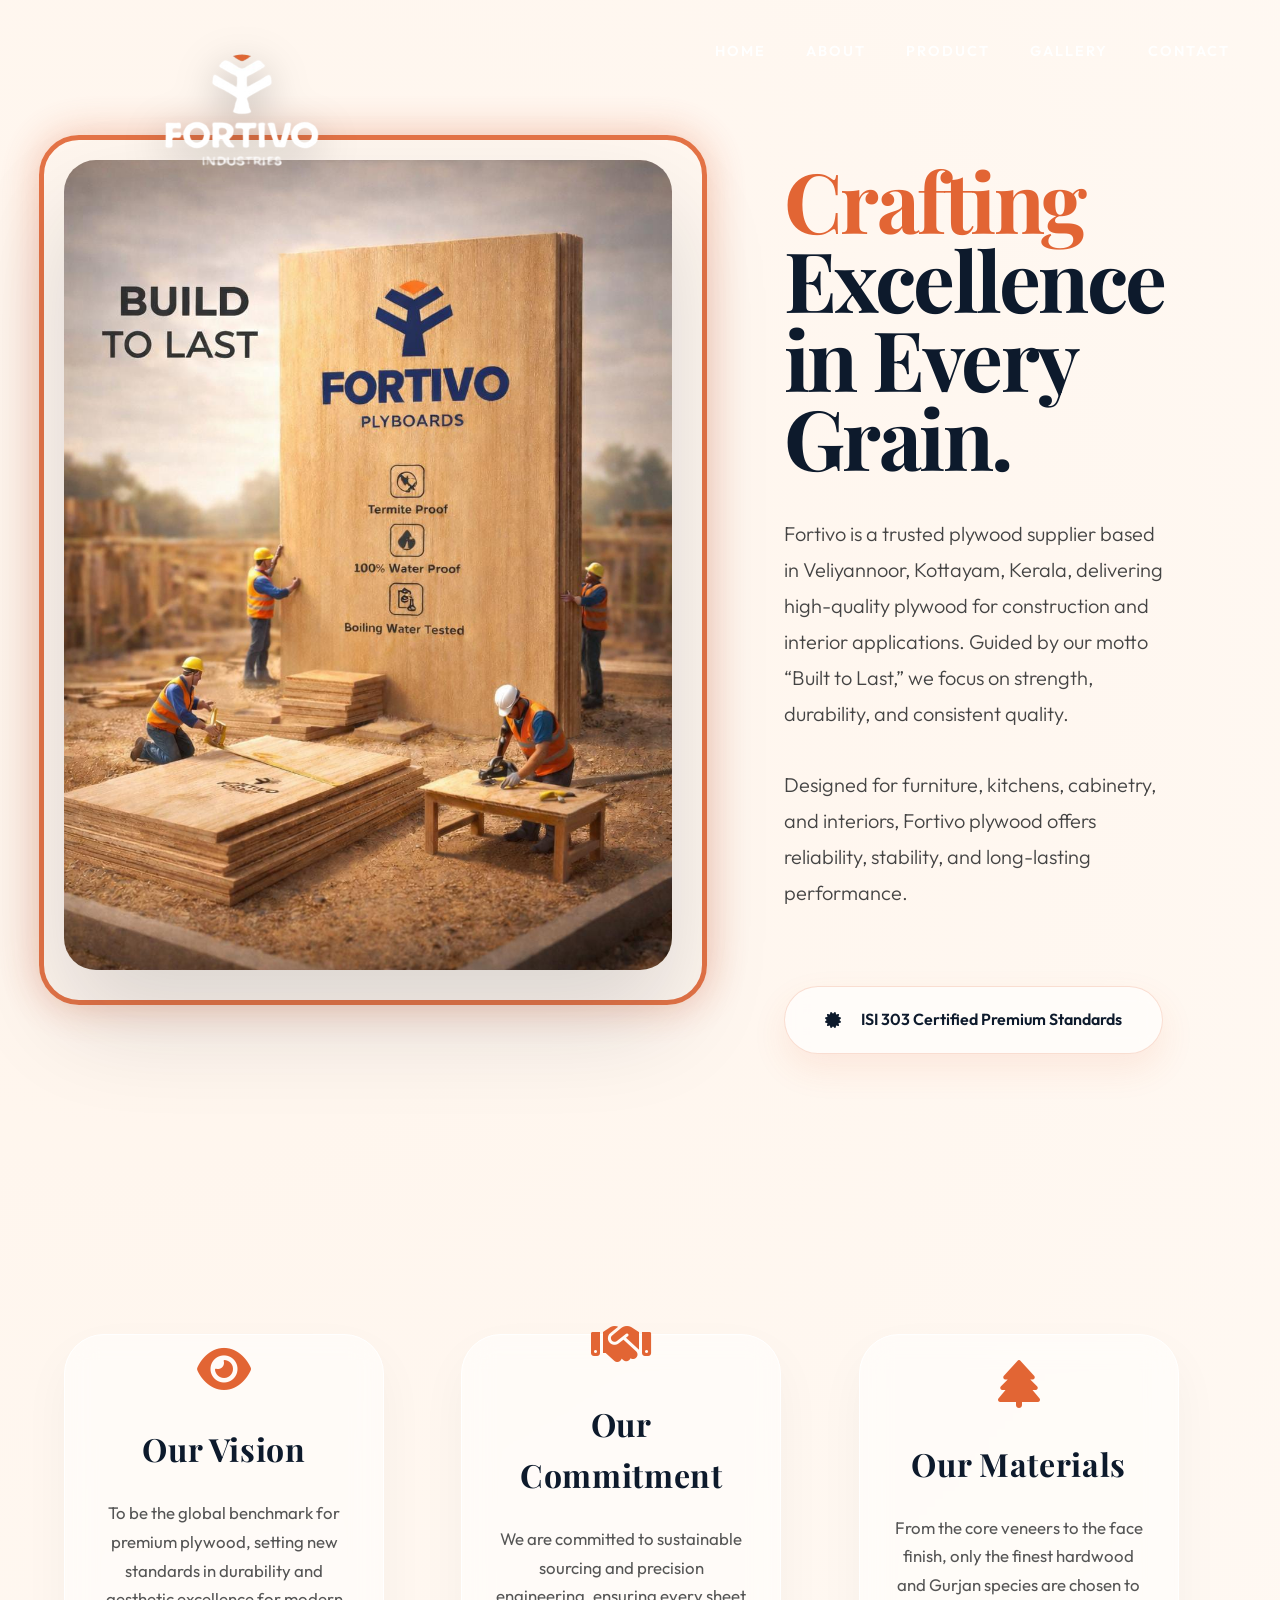
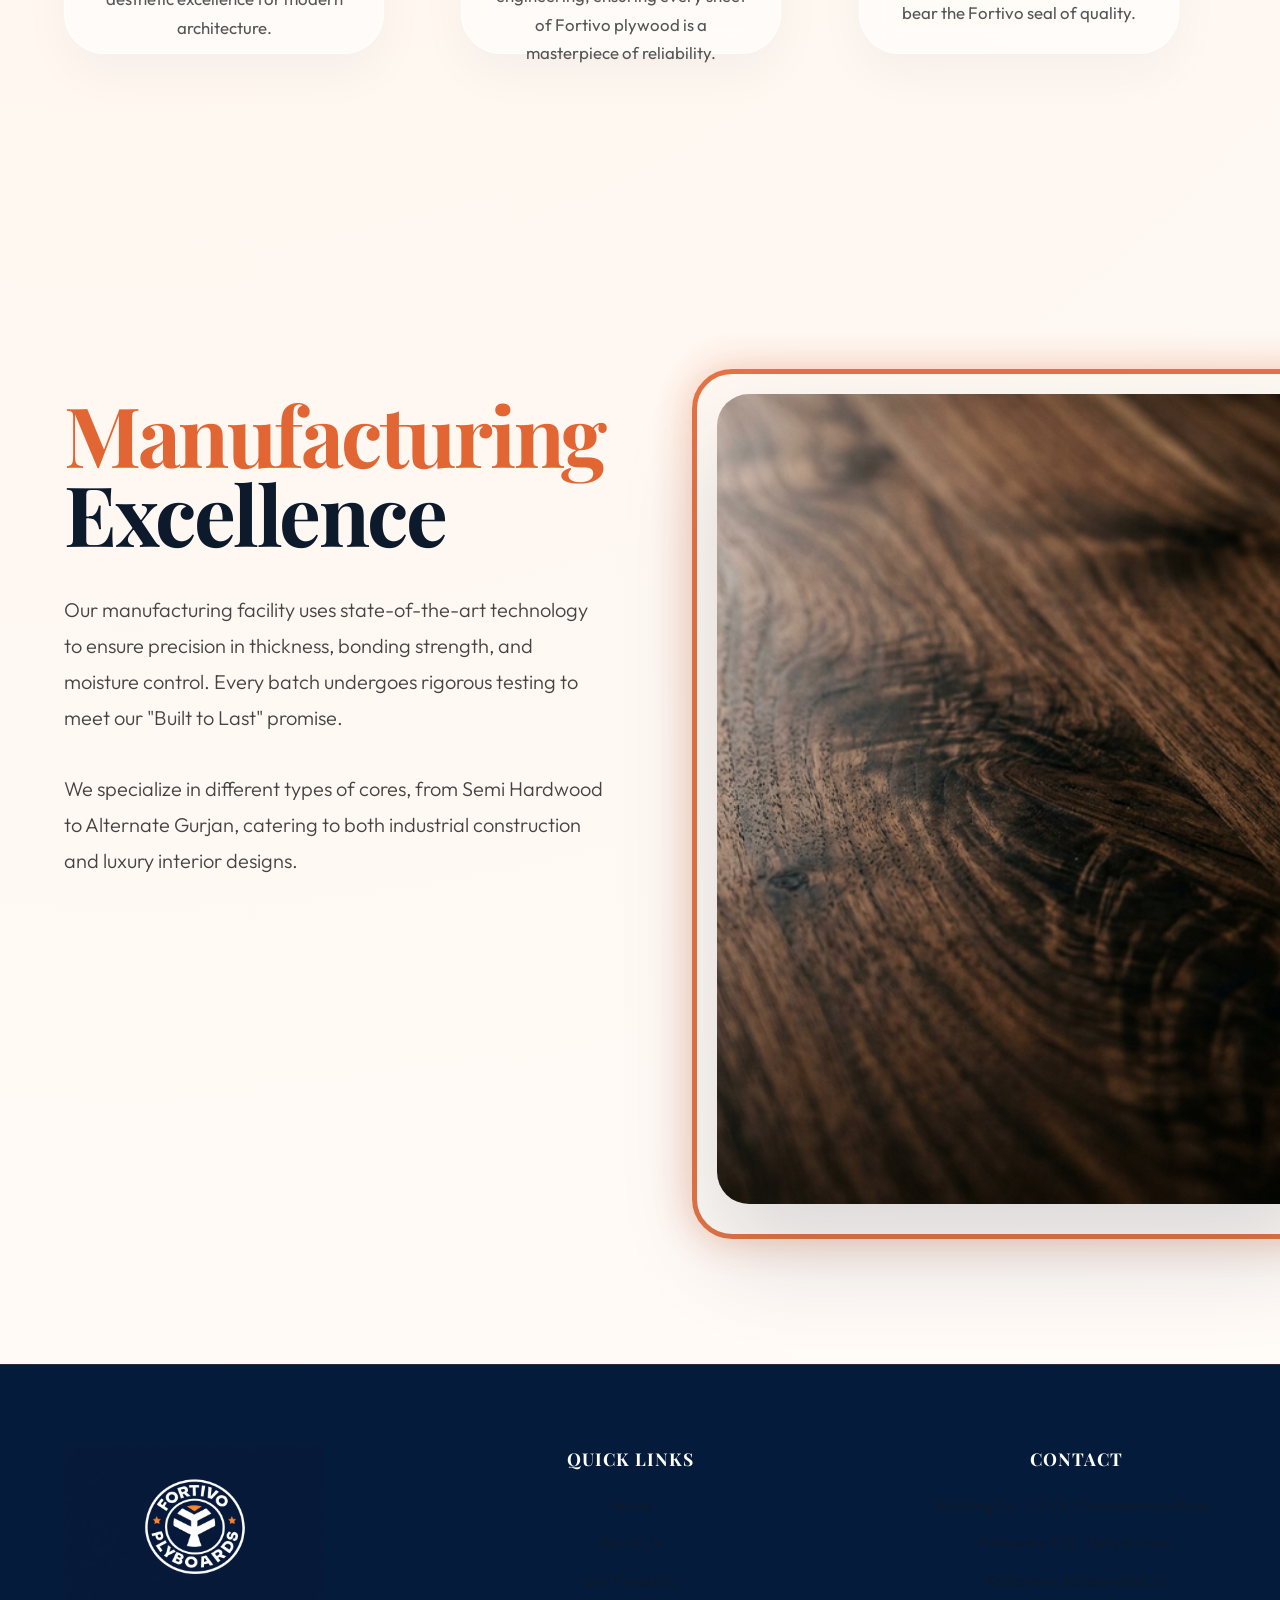
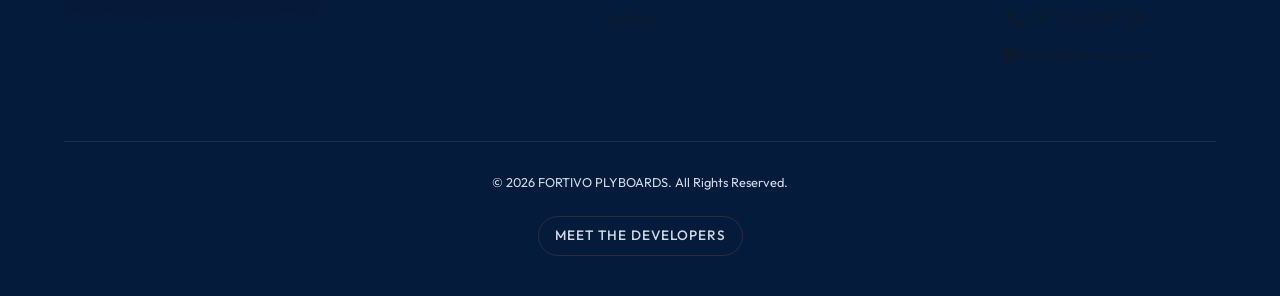
==== commit f714630c: "updated website" ====
--- a/about.html
+++ b/about.html
@@ -155,11 +155,18 @@
         .value-item {
             background: rgba(255, 255, 255, 0.5);
             backdrop-filter: blur(15px);
-            padding: 70px 50px;
+            width: 320px;
+            height: 320px;
+            padding: 30px;
             border-radius: 40px;
             border: 1px solid rgba(255, 255, 255, 1);
             box-shadow: 0 20px 50px rgba(13, 26, 44, 0.04);
             transition: all 0.6s cubic-bezier(0.165, 0.84, 0.44, 1);
+            display: flex;
+            flex-direction: column;
+            align-items: center;
+            justify-content: center;
+            text-align: center;
         }
 
         .value-item:hover {
@@ -188,6 +195,12 @@
             transform: scale(1.15) rotate(5deg);
         }
 
+        .value-item p {
+            font-size: 1.05rem;
+            color: #555;
+            line-height: 1.7;
+        }
+
         @media (max-width: 1200px) {
             .split-section {
                 grid-template-columns: 1fr;
@@ -212,6 +225,15 @@
 
             .values-grid {
                 grid-template-columns: 1fr;
+                gap: 25px;
+                padding: 60px 5% 100px;
+            }
+
+            .value-item {
+                width: 300px !important;
+                height: 300px !important;
+                margin: 0 auto 30px !important;
+                padding: 30px !important;
             }
         }
     </style>
@@ -316,11 +338,7 @@
         </div>
         <div class="footer-bottom">
             <p>&copy; 2026 FORTIVO PLYBOARDS. All Rights Reserved.</p>
-            <div class="social-icons">
-                <a href="#"><i class="fab fa-facebook-f"></i></a>
-                <a href="#"><i class="fab fa-instagram"></i></a>
-                <a href="#"><i class="fab fa-linkedin-in"></i></a>
-            </div>
+            <a href="https://www.instagram.com/intellex.web?igsh=MWlkODZuMmt0bjJleg==" class="meet-developers" target="_blank" rel="noopener noreferrer">Meet the Developers</a>
         </div>
     </footer>
 
--- a/index.css
+++ b/index.css
@@ -110,7 +110,7 @@
 }
 
 .nav-links {
-    display: flex;
+    display: none;
     gap: 2rem;
 }
 
@@ -1220,13 +1220,20 @@
 .value-card {
     background: rgba(255, 255, 255, 0.7);
     backdrop-filter: blur(20px);
-    padding: 60px 40px;
-    border-radius: 42px;
+    width: 320px;
+    height: 320px;
+    padding: 30px;
+    border-radius: 32px;
     border: 1px solid rgba(255, 255, 255, 1);
     transition: all 0.6s cubic-bezier(0.165, 0.84, 0.44, 1);
     position: relative;
     overflow: hidden;
     box-shadow: 0 5px 20px rgba(13, 26, 44, 0.05);
+    display: flex;
+    flex-direction: column;
+    align-items: center;
+    justify-content: center;
+    text-align: center;
 }
 
 .value-card:hover {
@@ -1276,9 +1283,9 @@
 }
 
 .value-card p {
-    font-size: 0.8rem;
-    color: #666;
-    line-height: 1.4;
+    font-size: 1.05rem;
+    color: #444;
+    line-height: 1.6;
 }
 
 /* PRODUCTS PAGE SPECIFIC STYLES - PREMIUM REDESIGN */
@@ -1375,7 +1382,7 @@
 }
 
 .luxury-product-card:hover .card-inner {
-    transform: rotateY(180deg) translateY(-15px);
+    transform: rotateY(180deg);
     /* Elegant lift and flip */
     box-shadow: 0 30px 70px rgba(0, 0, 0, 0.1);
     /* Premium brand glow */
@@ -1863,18 +1870,8 @@
 }
 
 .contact-info {
-    background: rgba(20, 12, 127, 0.293);
-    padding: 50px;
-    border-radius: var(--br-lg);
-    border: 1px solid rgba(14, 7, 72, 0.442);
-    max-width: 600px;
-    width: 100%;
-
-}
-
-.contact-info {
     background: linear-gradient(145deg, #13243f 0%, #1a3154 100%);
-    padding: 60px 55px;
+    padding: 30px 45px;
     border-radius: 28px;
     border: 1px solid rgba(226, 101, 52, 0.22);
     max-width: 760px;
@@ -1884,11 +1881,15 @@
         0 8px 24px rgba(0, 0, 0, 0.10);
     position: relative;
     overflow: hidden;
+    display: flex;
+    flex-direction: column;
+    align-items: center;
+    text-align: center;
 }
 
 .contact-info h2 {
     font-size: 3.2rem;
-    margin-bottom: 40px;
+    margin-bottom: 20px;
     color: #ffffff;
     line-height: 1.1;
     letter-spacing: -0.02em;
@@ -1913,15 +1914,17 @@
 
 .info-item {
     display: flex;
+    flex-direction: column;
     gap: 1.2rem;
-    margin-bottom: 34px;
-    align-items: flex-start;
+    margin-bottom: 20px;
+    align-items: center;
+    text-align: center;
 }
 
 .info-item i {
     font-size: 1.2rem;
     color: var(--color-accent);
-    margin-top: 6px;
+    margin-bottom: 8px;
     width: 42px;
     height: 42px;
     border-radius: 50%;
@@ -1945,6 +1948,7 @@
     font-size: 1rem;
     line-height: 1.8;
     max-width: 420px;
+    margin: 0 auto;
 }
 
 .contact-form {
@@ -2062,6 +2066,51 @@
     display: block;
 }
 
+.footer-links {
+    display: flex;
+    flex-direction: column;
+    align-items: center;
+    /* centers both sections */
+    text-align: center;
+}
+
+.footer-links ul {
+    padding: 0;
+}
+
+.footer-links ul li {
+    list-style: none;
+}
+
+.footer-links:nth-child(2) {
+    align-items: center;
+    text-align: center;
+}
+
+.footer-links:nth-child(3) {
+    align-items: center;
+    text-align: center;
+}
+
+.meet-developers {
+    color: var(--color-text-dim);
+    font-size: 0.85rem;
+    font-weight: 500;
+    text-transform: uppercase;
+    letter-spacing: 1px;
+    transition: var(--transition-smooth);
+    padding: 8px 16px;
+    border: 1px solid rgba(226, 101, 52, 0.2);
+    border-radius: 50px;
+}
+
+.meet-developers:hover {
+    color: var(--color-accent);
+    border-color: var(--color-accent);
+    background: rgba(226, 101, 52, 0.05);
+    transform: translateY(-2px);
+}
+
 .social-icons {
     display: flex;
     gap: 1.5rem;
@@ -2167,22 +2216,24 @@
 }
 
 @media (max-width: 768px) {
+
     .nav-links {
         display: flex;
+        flex-direction: column;
+        align-items: flex-start;
         position: fixed;
         top: 0;
         right: -100%;
+        width: 75%;
         height: 100vh;
-        width: 70%;
-        background: rgba(26, 21, 18, 0.98);
-        backdrop-filter: blur(20px);
-        flex-direction: column;
-        justify-content: center;
-        align-items: center;
-        gap: 2rem;
-        transition: 0.5s ease-in-out;
-        z-index: 999;
-        border-left: 1px solid rgba(255, 157, 46, 0.1);
+        padding: 120px 25px 30px;
+        /* pushes menu below your big logo */
+        background: rgba(13, 26, 44, 0.98);
+        backdrop-filter: blur(16px);
+        gap: 1.5rem;
+        transition: right 0.4s ease;
+        z-index: 10000;
+        border-left: 1px solid rgba(226, 101, 52, 0.2);
     }
 
     .nav-links.active {
@@ -2190,12 +2241,35 @@
     }
 
     .nav-toggle {
-        display: block;
-        font-size: 1.5rem;
+        display: flex !important;
+        align-items: center;
+        justify-content: center;
+        position: fixed !important;
+        top: 30px !important;
+        right: 20px !important;
+        width: 50px;
+        height: 50px;
+        background: rgba(13, 26, 44, 0.85) !important;
+        border-radius: 12px !important;
+        color: #fff !important;
+        z-index: 10001 !important;
+        cursor: pointer !important;
+    }
+
+    .nav-links a {
+        color: #fff;
+        font-size: 1rem;
+        font-weight: 600;
+        letter-spacing: 2px;
+        text-transform: uppercase;
+        width: 100%;
+        padding: 10px 0;
+        border-bottom: 1px solid rgba(255, 255, 255, 0.08);
+    }
+
+    .nav-links a:hover {
         color: var(--color-accent);
-        cursor: pointer;
-        z-index: 1001;
-        order: 3;
+        padding-left: 8px;
     }
 
     .nav-cta {
@@ -2502,39 +2576,37 @@
 /* NEW MOBILE HERO OVERRIDES */
 @media (max-width: 768px) {
     .top-right-nav {
-        display: flex !important;
-        position: fixed !important;
-        top: 25px !important;
-        right: 20px !important;
-        gap: 20px !important;
-        z-index: 9999 !important;
-        background: transparent !important;
-        border: none !important;
-        padding: 0 !important;
-        width: auto !important;
-    }
-
-    .top-right-nav a {
-        font-family: 'Sora', sans-serif !important;
-        font-size: 0.7rem !important;
-        font-weight: 700 !important;
-        color: #ffffff !important;
-        text-transform: uppercase !important;
-        text-decoration: none !important;
-        letter-spacing: 1.5px !important;
-        text-shadow: 0 2px 5px rgba(0, 0, 0, 0.5) !important;
-        transition: color 0.4s ease !important;
-    }
-
-    .top-right-nav a:hover {
-        color: #E26534 !important;
+        display: none !important;
+    }
+
+    .top-left-logo {
+        top: 10px !important;
+        left: 14px !important;
+    }
+
+    .top-left-logo img {
+        height: 90px !important;
+        width: auto;
+    }
+
+    .hero {
+        padding: 110px 20px 40px;
+        min-height: 100vh;
+    }
+
+    .hero-content {
+        padding: 20px !important;
+        width: 100% !important;
+        max-width: 420px;
+        margin: 0 auto;
     }
 
     .hero h1 {
-        font-size: 1.8rem !important;
-        letter-spacing: 2px !important;
+        font-size: 2.2rem !important;
+        letter-spacing: 3px !important;
         white-space: normal !important;
         text-align: center !important;
+        line-height: 1.15;
         animation: none !important;
         opacity: 1 !important;
         filter: none !important;
@@ -2542,23 +2614,33 @@
     }
 
     .hero h2 {
-        font-size: 1.1rem !important;
-        letter-spacing: 3px !important;
-        max-width: 200px !important;
-        margin: 0 auto 15px !important;
+        font-size: 0.95rem !important;
+        letter-spacing: 4px !important;
+        max-width: 220px !important;
+        margin: 0 auto 18px !important;
         line-height: 1.3 !important;
         text-align: center !important;
         display: block !important;
         white-space: normal !important;
     }
 
-    .hero-content {
-        padding: 20px !important;
-        width: 100% !important;
-    }
-
-    .top-left-logo img {
-        height: 150px !important;
+    .hero .headline {
+        font-size: 1.05rem !important;
+        line-height: 1.7;
+        margin: 14px auto 28px;
+    }
+
+    .hero-btns {
+        flex-direction: row;
+        gap: 14px;
+        flex-wrap: wrap;
+    }
+
+    .hero-btns .btn {
+        min-width: 145px;
+        text-align: center;
+        padding: 12px 22px;
+        font-size: 0.78rem;
     }
 }
 
@@ -2578,9 +2660,8 @@
     }
 
     /* Flex Grids to Single Column Centered */
-    .features-grid-cinematic,
+
     .values-grid,
-    .products-grid,
     .contact-section,
     .footer-content,
     .luxury-about-grid {
@@ -2590,15 +2671,31 @@
         gap: 3rem !important;
     }
 
+
+    /* Icon / Image Centering inside cards */
+    .feature-card-cinematic i,
+    .value-card i,
+    .info-item i,
+    .luxury-product-card .product-image-box {
+        margin: 0 auto 15px !important;
+        display: block !important;
+    }
+
+    /* Specific Text Adjustments */
+    .about-text-content p,
+    .brand-statement p,
+    .contact-info p {
+        margin-left: auto !important;
+        margin-right: auto !important;
+    }
+
     /* Individual Cards & Info Blocks */
     .feature-card-cinematic,
     .value-card,
     .luxury-product-card,
-    .info-item,
     .footer-brand,
     .footer-links,
-    .about-text-content,
-    .contact-info {
+    .about-text-content {
         width: 100% !important;
         max-width: 480px !important;
         margin: 0 auto !important;
@@ -2608,21 +2705,10 @@
         text-align: center !important;
     }
 
-    /* Icon / Image Centering inside cards */
-    .feature-card-cinematic i,
-    .value-card i,
-    .info-item i,
-    .luxury-product-card .product-image-box {
-        margin: 0 auto 15px !important;
-        display: block !important;
-    }
-
-    /* Specific Text Adjustments */
-    .about-text-content p,
-    .brand-statement p,
-    .contact-info p {
-        margin-left: auto !important;
-        margin-right: auto !important;
+    .value-card {
+        width: 300px !important;
+        height: 300px !important;
+        margin: 0 auto 30px !important;
     }
 
     /* Footer Cleanup */
@@ -2656,4 +2742,205 @@
     flex-direction: column !important;
     gap: 1.5rem !important;
     align-items: center !important;
+}
+
+@media (max-width: 768px) {
+    .top-left-logo img {
+        height: 180px !important;
+        width: auto !important;
+    }
+}
+
+@media (max-width: 768px) {
+    .top-left-logo {
+        top: -15px !important;
+        left: 5px !important;
+    }
+}
+
+@media (max-width: 768px) {
+    .features-grid-cinematic {
+        display: flex !important;
+        flex-wrap: nowrap !important;
+        overflow-x: auto !important;
+        overflow-y: hidden !important;
+        gap: 18px !important;
+        padding: 10px 20px 20px !important;
+        scroll-snap-type: x mandatory;
+        -webkit-overflow-scrolling: touch;
+        justify-content: flex-start !important;
+        align-items: stretch !important;
+    }
+
+    .features-grid-cinematic::-webkit-scrollbar {
+        display: none;
+    }
+
+    .feature-card-cinematic {
+        flex: 0 0 85% !important;
+        max-width: 85% !important;
+        min-width: 85% !important;
+        margin: 0 !important;
+        scroll-snap-align: center;
+    }
+}
+
+@media (max-width: 768px) {
+    .luxury-about-grid {
+        width: 100% !important;
+        margin-left: 0 !important;
+        margin-right: 0 !important;
+        padding: 0 12px !important;
+        overflow: hidden !important;
+    }
+
+    .about-image-wrapper {
+        width: 100% !important;
+        padding: 0 !important;
+        margin: 0 auto !important;
+        overflow: hidden !important;
+    }
+
+    .logo-reveal-container {
+        width: 100% !important;
+        max-width: 320px !important;
+        height: auto !important;
+        aspect-ratio: 3 / 4 !important;
+        margin: 0 auto !important;
+        overflow: hidden !important;
+    }
+
+    .about-image-wrapper .main-img {
+        width: 100% !important;
+        height: 100% !important;
+        object-fit: cover !important;
+        display: block !important;
+    }
+
+    .logo-reveal-container::after {
+        display: none !important;
+    }
+}
+
+@media (max-width: 768px) {
+    .value-card {
+        background: linear-gradient(135deg, #0d1a2c, #072349) !important;
+        border: 1px solid rgba(226, 101, 52, 0.2) !important;
+    }
+
+    .value-card h3 {
+        color: #ffffff !important;
+    }
+
+    .value-card p {
+        color: rgba(255, 255, 255, 0.82) !important;
+    }
+
+    .value-card i {
+        color: var(--color-accent) !important;
+    }
+}
+
+@media (max-width: 768px) {
+    .products-grid {
+        display: flex !important;
+        flex-wrap: nowrap !important;
+        overflow-x: auto !important;
+        overflow-y: hidden !important;
+        gap: 18px !important;
+        padding: 10px 20px 20px !important;
+        scroll-snap-type: x mandatory;
+        -webkit-overflow-scrolling: touch;
+        justify-content: flex-start !important;
+        align-items: stretch !important;
+    }
+
+    .products-grid::-webkit-scrollbar {
+        display: none;
+    }
+
+    .luxury-product-card {
+        flex: 0 0 85% !important;
+        min-width: 85% !important;
+        max-width: 85% !important;
+        margin: 0 !important;
+        scroll-snap-align: center;
+    }
+}
+
+@media (max-width: 768px) {
+    .contact-info {
+        padding: 38px 24px !important;
+        max-width: 360px !important;
+        border-radius: 24px !important;
+    }
+
+    .contact-info h2 {
+        font-size: 2.6rem !important;
+        line-height: 1.05 !important;
+        margin-bottom: 28px !important;
+        text-align: center !important;
+    }
+
+    .info-item {
+        display: flex !important;
+        flex-direction: column !important;
+        align-items: center !important;
+        text-align: center !important;
+        gap: 12px !important;
+        margin-bottom: 26px !important;
+    }
+
+    .info-item i {
+        margin: 0 auto !important;
+        width: 54px !important;
+        height: 54px !important;
+        font-size: 1.15rem !important;
+    }
+
+    .info-item h4 {
+        margin-bottom: 6px !important;
+        font-size: 1.9rem !important;
+        line-height: 1.15 !important;
+        text-align: center !important;
+    }
+
+    .info-item p {
+        max-width: 100% !important;
+        margin: 0 auto !important;
+        font-size: 0.95rem !important;
+        line-height: 1.65 !important;
+        text-align: center !important;
+    }
+
+    .contact-cta-box {
+        margin-top: 10px !important;
+        width: 100% !important;
+        display: flex !important;
+        justify-content: center !important;
+    }
+
+    .contact-cta-box .btn {
+        width: 100% !important;
+        max-width: 260px !important;
+        text-align: center !important;
+        padding: 14px 18px !important;
+        line-height: 1.5 !important;
+    }
+}
+
+@media (max-width: 768px) {
+    .info-item i {
+        display: flex !important;
+        align-items: center !important;
+        justify-content: center !important;
+
+        width: 56px !important;
+        height: 56px !important;
+
+        border-radius: 50% !important;
+
+        font-size: 18px !important;
+        line-height: 1 !important;
+    }
 }
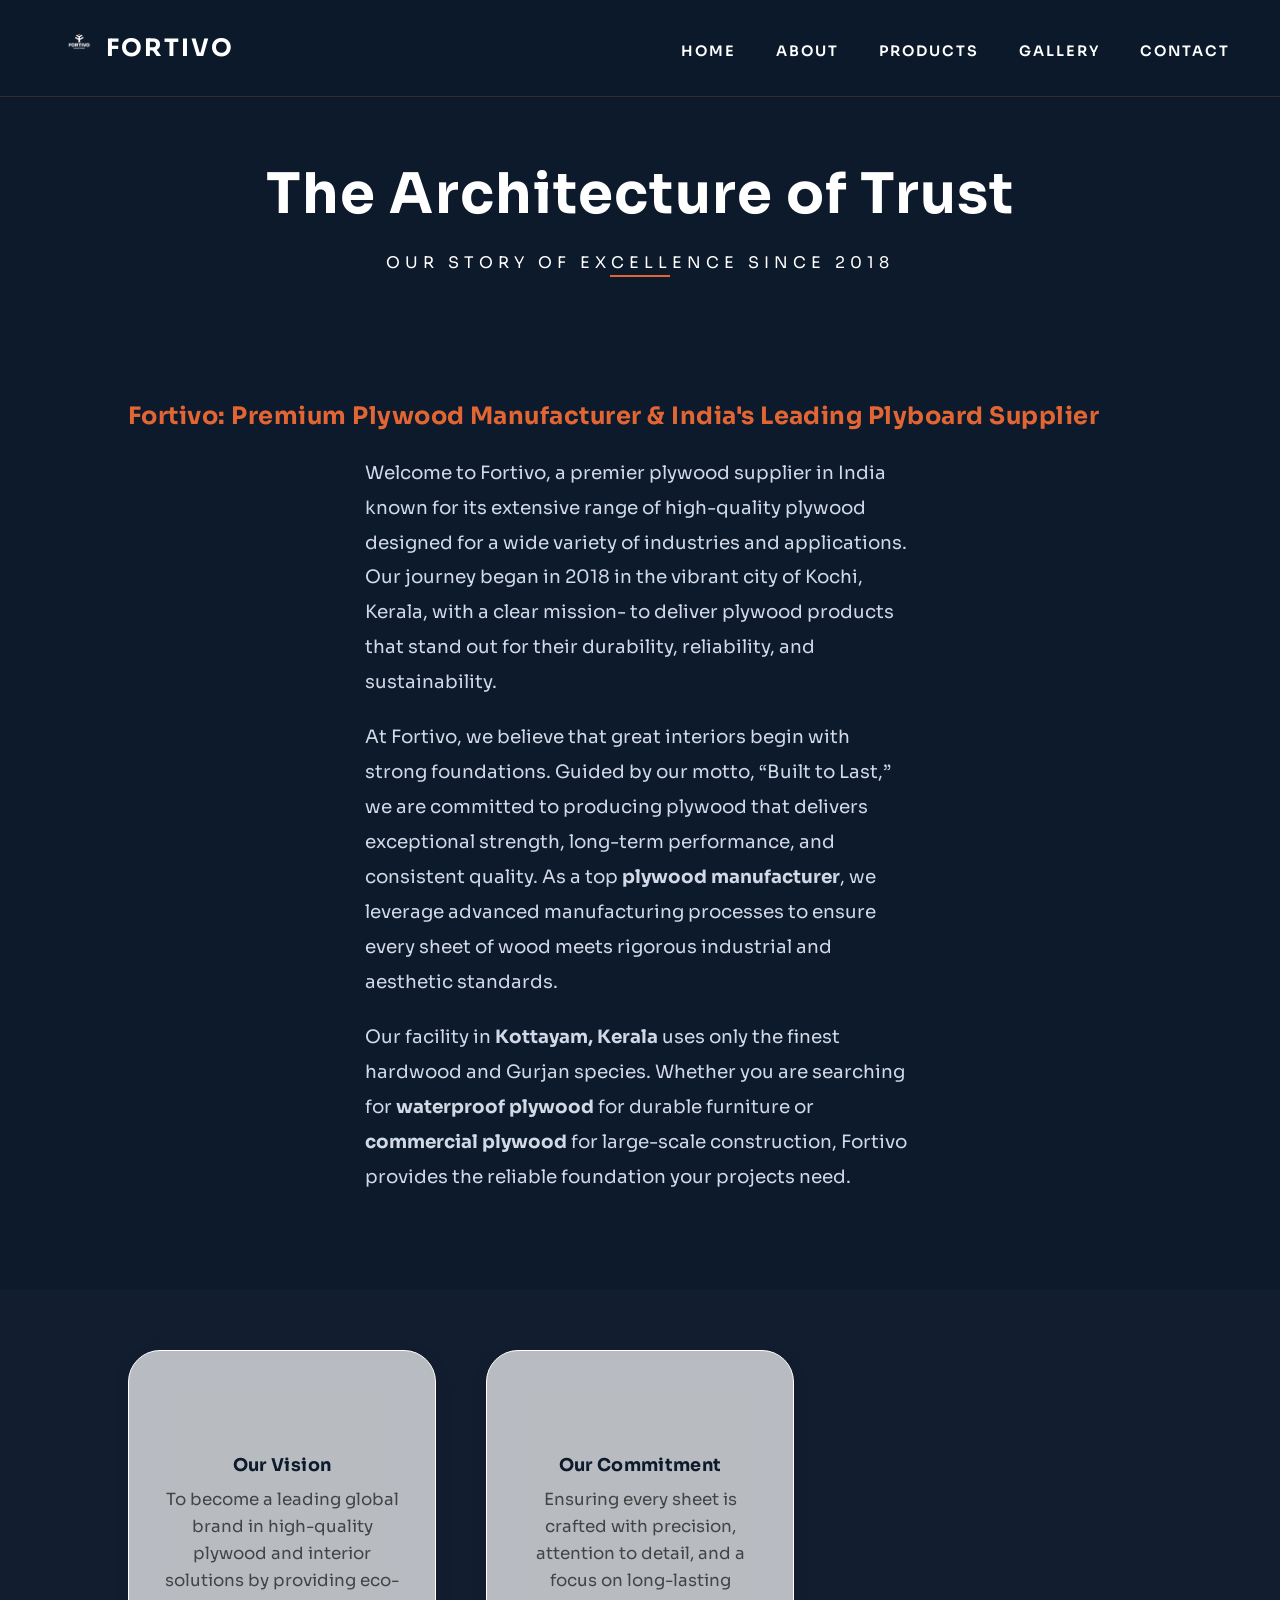
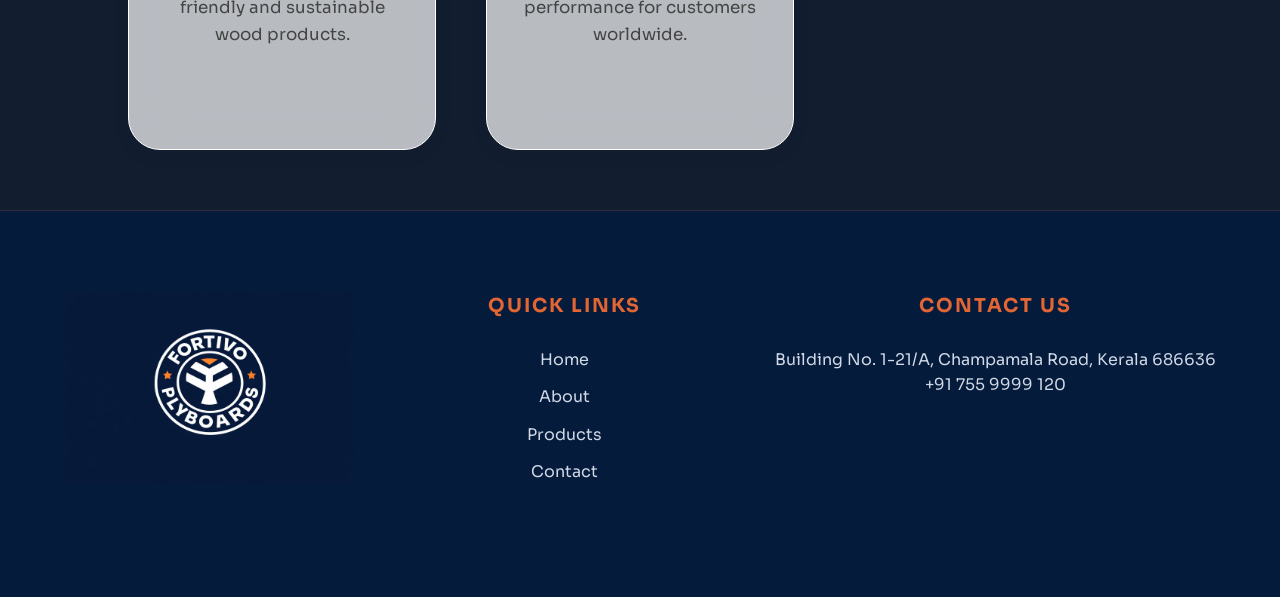
==== commit 7e5c6de9: "up" ====
--- a/about.html
+++ b/about.html
@@ -4,310 +4,58 @@
 <head>
     <meta charset="UTF-8">
     <meta name="viewport" content="width=device-width, initial-scale=1.0">
-    <title>About Us | FORTIVO PLYBOARDS</title>
+    <title>About Fortivo | Leading Plywood Manufacturer in India | Best Plywood Supplier</title>
+    <meta name="description"
+        content="Fortivo is a premium plywood manufacturer and plyboard supplier in India. Since 2018, we've provided high-quality, durable, and waterproof wood solutions for various industries.">
+    <meta name="keywords" content="about Fortivo, plywood manufacturer in India, best plyboard supplier, high-quality wood, durable plywood company, Puthuvely Plywood">
     <link rel="stylesheet" href="index.css">
     <link rel="stylesheet" href="https://cdnjs.cloudflare.com/ajax/libs/font-awesome/6.4.0/css/all.min.css">
-    <style>
-        :root {
-            --lux-gold: #c5a059;
-            --lux-navy: #0d1a2c;
-            --lux-cream: #FFF5EC;
-        }
-
-        body.light-theme {
-            background: radial-gradient(circle at 10% 20%, rgba(255, 245, 236, 1) 0%, rgba(255, 252, 249, 1) 100%);
-            color: var(--lux-navy);
-            font-family: 'Outfit', sans-serif;
-        }
-
-        body.light-theme::before {
-            content: '';
-            position: fixed;
-            top: 0;
-            left: 0;
-            width: 100%;
-            height: 100%;
-            background-image: url("https://www.transparenttextures.com/patterns/pinstriped-suit.png");
-            opacity: 0.04;
-            pointer-events: none;
-            z-index: 10;
-        }
-
-        /* Hero Parallax Watermark */
-        .about-watermark {
-            position: fixed;
-            top: 50%;
-            left: 50%;
-            transform: translate(-50%, -50%);
-            font-size: 28vw;
-            font-weight: 900;
-            color: rgba(226, 101, 52, 0.03);
-            pointer-events: none;
-            z-index: -1;
-            white-space: nowrap;
-            letter-spacing: 0.15em;
-            font-family: 'Playfair Display', serif;
-            text-transform: uppercase;
-        }
-
-        .split-section {
-            display: grid;
-            grid-template-columns: 1.1fr 0.9fr;
-            align-items: flex-start;
-            gap: 7rem;
-            padding: 160px 5%;
-            max-width: 1500px;
-            margin: 0 auto;
-            position: relative;
-        }
-
-        .split-image {
-            aspect-ratio: 3 / 4;
-            height: 90vh;
-            position: relative;
-            transition: transform 0.8s cubic-bezier(0.165, 0.84, 0.44, 1);
-        }
-
-        .split-image:hover {
-            transform: translateY(-20px) scale(1.02);
-        }
-
-        .split-image img {
-            width: 100%;
-            height: 100%;
-            object-fit: cover;
-            display: block;
-            border-radius: 32px;
-            box-shadow: 0 50px 100px rgba(13, 26, 44, 0.15);
-            position: relative;
-            z-index: 1;
-        }
-
-        .split-image::after {
-            content: '';
-            position: absolute;
-            top: -25px;
-            left: -25px;
-            width: calc(100% + 50px);
-            height: calc(100% + 50px);
-            border: 5px solid var(--color-accent);
-            border-radius: 40px;
-            z-index: -1;
-            transform: translate(0, 0);
-            opacity: 0.9;
-            filter: blur(0px);
-            pointer-events: none;
-            box-shadow: 0 0 40px rgba(226, 101, 52, 0.4);
-        }
-
-        .split-content h2 {
-            font-size: 5.2rem;
-            line-height: 0.95;
-            margin-bottom: 40px;
-            color: var(--lux-navy);
-            font-family: 'Playfair Display', serif;
-            font-weight: 700;
-            letter-spacing: -0.03em;
-        }
-
-        .split-content h2::first-line {
-            color: var(--color-accent);
-        }
-
-        .split-content p {
-            font-size: 1.25rem;
-            color: #444;
-            line-height: 1.8;
-            margin-bottom: 35px;
-            max-width: 550px;
-            text-align: left;
-            font-weight: 300;
-        }
-
-        .about-badge {
-            display: inline-flex;
-            align-items: center;
-            gap: 20px;
-            background: rgba(255, 255, 255, 0.6);
-            backdrop-filter: blur(10px);
-            padding: 20px 40px;
-            border-radius: 100px;
-            border: 1px solid rgba(226, 101, 52, 0.2);
-            margin-top: 40px;
-            box-shadow: 0 15px 35px rgba(226, 101, 52, 0.1);
-            transition: all 0.4s ease;
-        }
-
-        .about-badge span {
-            color: var(--lux-navy);
-            font-weight: 600;
-        }
-
-        .values-grid {
-            display: grid;
-            grid-template-columns: repeat(3, 1fr);
-            gap: 40px;
-            padding: 120px 5% 180px;
-            max-width: 1500px;
-            margin: 0 auto;
-        }
-
-        .value-item {
-            background: rgba(255, 255, 255, 0.5);
-            backdrop-filter: blur(15px);
-            width: 320px;
-            height: 320px;
-            padding: 30px;
-            border-radius: 40px;
-            border: 1px solid rgba(255, 255, 255, 1);
-            box-shadow: 0 20px 50px rgba(13, 26, 44, 0.04);
-            transition: all 0.6s cubic-bezier(0.165, 0.84, 0.44, 1);
-            display: flex;
-            flex-direction: column;
-            align-items: center;
-            justify-content: center;
-            text-align: center;
-        }
-
-        .value-item:hover {
-            transform: translateY(-25px) scale(1.03);
-            background: #ffffff;
-            box-shadow: 0 40px 80px rgba(226, 101, 52, 0.15);
-            border-color: var(--color-accent);
-        }
-
-        .value-item h3 {
-            font-size: 2rem;
-            margin-bottom: 25px;
-            color: var(--lux-navy);
-            font-family: 'Playfair Display', serif;
-        }
-
-        .value-item i {
-            font-size: 3rem;
-            color: var(--color-accent);
-            margin-bottom: 30px;
-            display: block;
-            transition: 0.4s ease;
-        }
-
-        .value-item:hover i {
-            transform: scale(1.15) rotate(5deg);
-        }
-
-        .value-item p {
-            font-size: 1.05rem;
-            color: #555;
-            line-height: 1.7;
-        }
-
-        @media (max-width: 1200px) {
-            .split-section {
-                grid-template-columns: 1fr;
-                gap: 5rem;
-                text-align: center;
-            }
-
-            .split-content h2 {
-                font-size: 4rem;
-            }
-
-            .split-content p {
-                margin-left: auto;
-                margin-right: auto;
-            }
-
-            .split-image {
-                height: 60vh;
-                width: 80%;
-                margin: 0 auto;
-            }
-
-            .values-grid {
-                grid-template-columns: 1fr;
-                gap: 25px;
-                padding: 60px 5% 100px;
-            }
-
-            .value-item {
-                width: 300px !important;
-                height: 300px !important;
-                margin: 0 auto 30px !important;
-                padding: 30px !important;
-            }
-        }
-    </style>
-
 </head>
 
-<body class="light-theme">
-    <div class="about-watermark">FORTIVO</div>
+<body style="background: #0d1a2c;">
+    <!-- NAVBAR -->
+    <nav>
+        <div class="logo">
+            <a href="index.html"><img src="fortivo_logo_cutout.png" alt="Fortivo Logo" class="nav-logo"></a>
+            <span>FORTIVO</span>
+        </div>
+        <div class="top-right-nav">
+            <a href="index.html">Home</a>
+            <a href="about.html">About</a>
+            <a href="plywood-products.html">Products</a>
+            <a href="gallery.html">Gallery</a>
+            <a href="contact.html">Contact</a>
+        </div>
+    </nav>
 
-    <div class="top-left-logo animate-up">
-        <a href="index.html"><img src="mmmm.png" alt="Fortivo Logo"></a>
-    </div>
-    <div class="top-right-nav animate-up">
-        <a href="index.html">Home</a>
-        <a href="about.html">About</a>
-        <a href="products.html">Product</a>
-        <a href="gallery.html">Gallery</a>
-        <a href="contact.html">Contact</a>
-    </div>
+    <header class="about-hero" style="padding-top: 150px; text-align: center;">
+        <div class="section-title">
+            <h2 style="font-size: 3.5rem;">The Architecture of Trust</h2>
+            <p style="letter-spacing: 5px; text-transform: uppercase;">Our Story of Excellence Since 2018</p>
+            <div></div>
+        </div>
+    </header>
 
-    <!-- MAIN ABOUT SECTION -->
-    <section class="split-section">
-        <div class="split-image animate-up">
-            <img src="ppl.jpeg" alt="Our Story - Fortivo Plyboards">
-        </div>
-        <div class="split-content animate-up">
-            <h2>Crafting Excellence <br> in Every Grain.</h2>
-            <p>Fortivo is a trusted plywood supplier based in Veliyannoor, Kottayam, Kerala, delivering high-quality
-                plywood for construction and interior applications. Guided by our motto “Built to Last,” we focus on
-                strength, durability, and consistent quality.</p>
-            <p>Designed for furniture, kitchens, cabinetry, and interiors, Fortivo plywood offers reliability,
-                stability, and long-lasting performance.</p>
-
-            <div class="about-badge">
-                <i class="fas fa-certificate"></i>
-                <span>ISI 303 Certified Premium Standards</span>
-            </div>
+    <section class="about-content" style="padding: 60px 10%;">
+        <div class="about-text-content">
+            <h2 style="color: var(--color-accent); margin-bottom: 20px;">Fortivo: Premium Plywood Manufacturer & India's Leading Plyboard Supplier</h2>
+            <p style="color: var(--color-text-dim); margin-bottom: 20px;">Welcome to Fortivo, a premier plywood supplier in India known for its extensive range of high-quality plywood designed for a wide variety of industries and applications. Our journey began in 2018 in the vibrant city of Kochi, Kerala, with a clear mission- to deliver plywood products that stand out for their durability, reliability, and sustainability.</p>
+            <p style="color: var(--color-text-dim); margin-bottom: 20px;">At Fortivo, we believe that great interiors begin with strong foundations. Guided by our motto, “Built to Last,” we are committed to producing plywood that delivers exceptional strength, long-term performance, and consistent quality. As a top <strong>plywood manufacturer</strong>, we leverage advanced manufacturing processes to ensure every sheet of wood meets rigorous industrial and aesthetic standards.</p>
+            <p style="color: var(--color-text-dim);">Our facility in <strong>Kottayam, Kerala</strong> uses only the finest hardwood and Gurjan species. Whether you are searching for <strong>waterproof plywood</strong> for durable furniture or <strong>commercial plywood</strong> for large-scale construction, Fortivo provides the reliable foundation your projects need.</p>
         </div>
     </section>
 
-    <!-- VALUES / CARDS SECTION -->
-    <section class="values-grid">
-        <div class="value-item animate-up">
-            <i class="fas fa-eye"></i>
-            <h3>Our Vision</h3>
-            <p>To be the global benchmark for premium plywood, setting new standards in durability and aesthetic
-                excellence for modern architecture.</p>
-        </div>
-        <div class="value-item animate-up">
-            <i class="fas fa-handshake"></i>
-            <h3>Our Commitment</h3>
-            <p>We are committed to sustainable sourcing and precision engineering, ensuring every sheet of Fortivo
-                plywood is a masterpiece of reliability.</p>
-        </div>
-        <div class="value-item animate-up">
-            <i class="fas fa-tree"></i>
-            <h3>Our Materials</h3>
-            <p>From the core veneers to the face finish, only the finest hardwood and Gurjan species are chosen to bear
-                the Fortivo seal of quality.</p>
-        </div>
-    </section>
-
-    <!-- MANUFACTURING SECTION -->
-    <section class="split-section">
-        <div class="split-content animate-up">
-            <h2>Manufacturing Excellence</h2>
-            <p>Our manufacturing facility uses state-of-the-art technology to ensure precision in thickness, bonding
-                strength, and moisture control. Every batch undergoes rigorous testing to meet our "Built to Last"
-                promise.</p>
-            <p>We specialize in different types of cores, from Semi Hardwood to Alternate Gurjan, catering to both
-                industrial construction and luxury interior designs.</p>
-        </div>
-        <div class="split-image animate-up">
-            <img src="assets/images/hero.png" alt="Materials and Manufacturing">
+    <!-- VALUES SECTION -->
+    <section class="values-container" style="padding: 60px 10%; background: rgba(255,255,255,0.02);">
+        <div class="values-grid">
+            <div class="value-card">
+                <h3>Our Vision</h3>
+                <p>To become a leading global brand in high-quality plywood and interior solutions by providing eco-friendly and sustainable wood products.</p>
+            </div>
+            <div class="value-card">
+                <h3>Our Commitment</h3>
+                <p>Ensuring every sheet is crafted with precision, attention to detail, and a focus on long-lasting performance for customers worldwide.</p>
+            </div>
         </div>
     </section>
 
@@ -320,55 +68,18 @@
                 <h4>Quick Links</h4>
                 <ul>
                     <li><a href="index.html">Home</a></li>
-                    <li><a href="about.html">About Us</a></li>
-                    <li><a href="products.html">Our Products</a></li>
-                    <li><a href="gallery.html">Gallery</a></li>
+                    <li><a href="about.html">About</a></li>
+                    <li><a href="plywood-products.html">Products</a></li>
+                    <li><a href="contact.html">Contact</a></li>
                 </ul>
             </div>
             <div class="footer-links">
-                <h4>Contact</h4>
-                <ul>
-                    <li>Building No. 1-21/A, Champamala Road,</li>
-                    <li>Puthuvely P.O., Veliyannoor,</li>
-                    <li>Kottayam, Kerala 686636</li>
-                    <li><i class="fas fa-phone"></i> +91 755 9999 120</li>
-                    <li><i class="fas fa-envelope"></i> info@fortivo.co.in</li>
-                </ul>
+                <h4>Contact Us</h4>
+                <p style="color: var(--color-text-dim);">Building No. 1-21/A, Champamala Road, Kerala 686636</p>
+                <p style="color: var(--color-text-dim);">+91 755 9999 120</p>
             </div>
         </div>
-        <div class="footer-bottom">
-            <p>&copy; 2026 FORTIVO PLYBOARDS. All Rights Reserved.</p>
-            <a href="https://www.instagram.com/intellex.web?igsh=MWlkODZuMmt0bjJleg==" class="meet-developers" target="_blank" rel="noopener noreferrer">Meet the Developers</a>
-        </div>
     </footer>
-
-    <script>
-        const observer = new IntersectionObserver((entries) => {
-            entries.forEach(entry => {
-                if (entry.isIntersecting) {
-                    entry.target.classList.add('fade-in-visible');
-                }
-            });
-        }, { threshold: 0.1 });
-
-        document.querySelectorAll('.split-content, .split-image, .value-item').forEach(el => {
-            el.classList.add('fade-in');
-            observer.observe(el);
-        });
-    </script>
-    <style>
-        .fade-in {
-            opacity: 0;
-            transform: translateY(30px);
-            transition: opacity 0.8s ease-out, transform 0.8s ease-out;
-        }
-
-        .fade-in-visible {
-            opacity: 1;
-            transform: translateY(0);
-        }
-    </style>
-
 </body>
 
 </html>
--- a/index.css
+++ b/index.css
@@ -6,7 +6,7 @@
 
 
 
-@import url('https://fonts.googleapis.com/css2?family=Outfit:wght@300;400;600;700&family=Playfair+Display:ital,wght@0,400;0,700;1,400&family=Sora:wght@400;700;800&display=swap');
+@import url('https://fonts.googleapis.com/css2?family=Sora:wght@100;200;300;400;500;600;700;800;900&display=swap');
 
 :root {
     --color-primary: #0d1a2c;
@@ -19,8 +19,8 @@
     /* Pure White for readability */
     --color-text-dim: #D1D9E6;
     /* Light Blue Gray */
-    --font-heading: 'Playfair Display', serif;
-    --font-body: 'Outfit', sans-serif;
+    --font-heading: 'Sora', sans-serif;
+    --font-body: 'Sora', sans-serif;
     --section-padding: 100px 5%;
     --transition-smooth: all 0.5s cubic-bezier(0.4, 0, 0.2, 1);
     --br-sm: 8px;
@@ -36,14 +36,21 @@
 html {
     scroll-behavior: smooth;
     scroll-padding-top: 80px;
-    /* Offset for fixed navbar */
     overflow-x: hidden;
+    width: 100%;
+    margin: 0;
+    padding: 0;
     background-color: rgba(255, 245, 236, 1);
     color: var(--color-text);
     font-family: var(--font-body);
 }
 
 body {
+    margin: 0;
+    padding: 0;
+    width: 100%;
+    min-height: 100dvh;
+    overflow-x: hidden;
     background: rgba(255, 245, 236, 1);
     line-height: 1.6;
 }
@@ -162,6 +169,7 @@
 }
 
 /* HERO SECTION */
+
 .hero {
     height: 100vh;
     width: 100%;
@@ -178,7 +186,7 @@
 
 .top-left-logo {
     position: absolute;
-    top: -15px;
+    top: -50px;
     left: 20px;
     z-index: 100;
 }
@@ -221,15 +229,12 @@
     position: absolute;
     top: 50%;
     left: 50%;
-    width: 110%;
-    /* Slightly oversized to allow for cropping */
-    height: 110%;
-    /* Slightly oversized to allow for cropping */
+    width: 120%;
+    height: 120%;
     object-fit: cover;
-    transform: translate(-50%, -50%);
-    /* Centered crop */
+    transform: translate(-50%, -50%) scale(1.1);
+    object-position: center top;
     z-index: 1;
-    opacity: 1;
 }
 
 .hero::after {
@@ -972,7 +977,7 @@
 .luxury-about-grid {
     display: grid;
     grid-template-columns: auto 1fr;
-    gap: 5.5rem;
+    gap: 3rem;
     align-items: flex-start;
     position: relative;
     z-index: 1;
@@ -985,6 +990,7 @@
 .about-image-wrapper {
     position: relative;
     padding: 30px;
+    margin-left: 40px;
 }
 
 .about-image-wrapper .main-img {
@@ -1008,7 +1014,9 @@
     z-index: 2;
     z-index: 2;
     aspect-ratio: 3 / 4;
-    height: 85vh;
+    height: 65vh;
+    /* Reduced to balance image weight perfectly */
+    max-height: 550px;
     margin-left: 0;
     transition: transform 0.6s cubic-bezier(0.34, 1.56, 0.64, 1);
 }
@@ -1135,73 +1143,109 @@
     /* Bigger than the pic */
 }
 
-.about-text-content h2 {
-    font-size: 5.2rem;
-    margin-bottom: 35px;
-    line-height: 1;
+.about-section-header {
+    text-align: center;
+    margin-bottom: 60px;
+}
+
+.about-section-header h2 {
+    font-size: 3.2rem;
+    /* Shrunk slightly as requested */
+    line-height: 1.1;
     color: var(--color-primary);
-    font-family: var(--font-heading);
+    font-family: 'Sora', sans-serif;
     font-weight: 700;
-    letter-spacing: -0.02em;
-}
-
-.about-text-content h2::first-line {
+    letter-spacing: -0.01em;
+    margin-bottom: 25px;
+    /* Offset for line element added */
+}
+
+.header-accent-line {
+    width: 60px;
+    height: 3px;
+    background: var(--color-accent);
+    margin: 0 auto;
+}
+
+.about-section-header h2::first-line {
     color: var(--color-accent);
 }
 
-.about-text-content .accent-text {
+.about-section-header .accent-text {
     color: var(--color-accent);
     font-size: 0.75rem;
     text-transform: uppercase;
     letter-spacing: 10px;
-    display: block;
+    display: inline-block;
     margin-bottom: 20px;
     font-weight: 700;
     opacity: 0.9;
 }
 
 .about-text-content p {
-    font-size: 1.2rem;
-    color: #444;
-    margin-bottom: 30px;
+    font-size: 1.15rem;
+    color: #222222;
+    /* Darker for proper readability */
+    margin-bottom: 35px;
     text-align: left;
-    /* Changed from justify for more editorial look */
-    line-height: 1.8;
-    max-width: 520px;
-    font-weight: 300;
-}
-
-.certified-badge {
-    display: inline-flex;
+    line-height: 1.9;
+    max-width: 550px;
+    font-weight: 400;
+    /* Reverted to 400 so it does not feel too pale */
+}
+
+/* PREMIUM REDESIGN BLOCK */
+.about-premium-text {
+    position: relative;
+    margin-top: 0;
+}
+
+.about-premium-text p:last-child {
+    margin-bottom: 0;
+}
+
+.luxury-about-grid {
     align-items: center;
-    gap: 15px;
-    background: rgba(226, 101, 52, 0.04);
-    /* Tinted background */
-    padding: 16px 32px;
-    border-radius: 100px;
-    /* Pill-shaped */
-    border: 1px solid rgba(226, 101, 52, 0.25);
-    /* Light orange border */
-    margin-top: 30px;
-    box-shadow: 0 10px 25px rgba(226, 101, 52, 0.08);
-    /* Soft shadow */
+    gap: 3rem;
+    /* Expands spatial breathing distance to text */
+}
+
+.about-bottom-text {
+    margin-top: 70px;
+    max-width: 800px;
+    margin-left: auto;
+    margin-right: auto;
+    text-align: center;
+}
+
+.about-bottom-text p {
+    font-size: 1.15rem;
+    color: #333333;
+    margin-bottom: 25px;
+    line-height: 1.9;
+    font-weight: 400;
+}
+
+.about-bottom-text p:last-child {
+    margin-bottom: 0;
+}
+
+.about-logo-stamp {
+    margin-top: 40px;
+    display: inline-block;
     transition: var(--transition-smooth);
 }
 
-.certified-badge:hover {
-    background: rgba(226, 101, 52, 0.08);
-    transform: translateX(5px);
-}
-
-.certified-badge i {
-    color: var(--color-accent);
-    font-size: 1.5rem;
-}
-
-.certified-badge span {
-    color: var(--color-primary);
-    /* Premium Navy Blue */
-    font-weight: 600;
+.about-logo-stamp:hover {
+    transform: translateY(-5px);
+}
+
+.about-logo-stamp img {
+    height: 140px;
+    /* Massive, highly prominent badge sizing */
+    width: auto;
+    object-fit: contain;
+    filter: drop-shadow(0 5px 15px rgba(226, 101, 52, 0.15));
 }
 
 /* VALUES CARDS */
@@ -1212,7 +1256,7 @@
 .values-grid {
     display: grid;
     grid-template-columns: repeat(3, 1fr);
-    gap: 110px;
+    gap: 50px;
     max-width: 1300px;
     margin: 0 auto;
 }
@@ -1220,9 +1264,10 @@
 .value-card {
     background: rgba(255, 255, 255, 0.7);
     backdrop-filter: blur(20px);
-    width: 320px;
-    height: 320px;
-    padding: 30px;
+    width: 100%;
+    max-width: 400px;
+    min-height: 400px;
+    padding: 40px 30px;
     border-radius: 32px;
     border: 1px solid rgba(255, 255, 255, 1);
     transition: all 0.6s cubic-bezier(0.165, 0.84, 0.44, 1);
@@ -1234,6 +1279,7 @@
     align-items: center;
     justify-content: center;
     text-align: center;
+    margin: 0 auto;
 }
 
 .value-card:hover {
@@ -1293,7 +1339,7 @@
 .products-hero {
     height: 60vh;
     background:
-        linear-gradient(rgba(0, 0, 0, 0.3), rgba(0, 0, 0, 0.3)), url('logsss.jpg');
+        linear-gradient(rgba(0, 0, 0, 0.3), rgba(0, 0, 0, 0.3)), url('warehouse.jpeg');
     background-size: cover;
     background-position: center;
     background-repeat: no-repeat;
@@ -1314,7 +1360,7 @@
     left: 0;
     width: 100%;
     height: 100%;
-    background: radial-gradient(circle at center, transparent 0%, rgb(230, 202, 150) 100%);
+    background: radial-gradient(circle at center, transparent 0%, rgba(0, 0, 0, 0.85) 100%);
     z-index: 1;
 }
 
@@ -1846,12 +1892,6 @@
 }
 
 /* CONTACT PAGE SPECIFIC STYLES */
-.map-container {
-    width: 100%;
-    height: 450px;
-    filter: grayscale(1) invert(0.9) brightness(0.8);
-    border-top: 2px solid var(--color-accent);
-}
 
 .contact-preview-section {
     padding: 60px 0 40px;
@@ -2004,6 +2044,12 @@
     border-top: 1px solid rgba(226, 101, 52, 0.2);
 }
 
+.footer-brand img {
+    width: 290px !important;
+    max-width: 100%;
+    height: auto;
+}
+
 .footer-content {
     display: flex;
     justify-content: space-between;
@@ -2011,6 +2057,13 @@
     flex-wrap: wrap;
     gap: 3rem;
     margin-bottom: 60px;
+}
+
+.footer-brand {
+    display: flex;
+    justify-content: flex-start;
+    /* or center if you want */
+    align-items: center;
 }
 
 .footer-brand h2 {
@@ -2059,12 +2112,7 @@
     color: var(--color-text-dim);
 }
 
-.footer-logo {
-    width: 260px;
-    max-width: 100%;
-    height: auto;
-    display: block;
-}
+
 
 .footer-links {
     display: flex;
@@ -2661,7 +2709,6 @@
 
     /* Flex Grids to Single Column Centered */
 
-    .values-grid,
     .contact-section,
     .footer-content,
     .luxury-about-grid {
@@ -2705,11 +2752,6 @@
         text-align: center !important;
     }
 
-    .value-card {
-        width: 300px !important;
-        height: 300px !important;
-        margin: 0 auto 30px !important;
-    }
 
     /* Footer Cleanup */
     .footer-links ul {
@@ -2822,24 +2864,6 @@
     }
 }
 
-@media (max-width: 768px) {
-    .value-card {
-        background: linear-gradient(135deg, #0d1a2c, #072349) !important;
-        border: 1px solid rgba(226, 101, 52, 0.2) !important;
-    }
-
-    .value-card h3 {
-        color: #ffffff !important;
-    }
-
-    .value-card p {
-        color: rgba(255, 255, 255, 0.82) !important;
-    }
-
-    .value-card i {
-        color: var(--color-accent) !important;
-    }
-}
 
 @media (max-width: 768px) {
     .products-grid {
@@ -2943,4 +2967,495 @@
         font-size: 18px !important;
         line-height: 1 !important;
     }
+}
+
+/* IMAGE MODAL LIGHTBOX STYLES */
+.image-modal {
+    display: flex;
+    position: fixed;
+    z-index: 3000;
+    left: 0;
+    top: 0;
+    width: 100%;
+    height: 100%;
+    overflow: hidden;
+    background-color: rgba(0, 0, 0, 0.9);
+    opacity: 0;
+    pointer-events: none;
+    transition: opacity 0.3s ease;
+    align-items: center;
+    justify-content: center;
+    flex-direction: column;
+}
+
+.image-modal.show {
+    opacity: 1;
+    pointer-events: auto;
+}
+
+.image-modal .modal-content {
+    margin: auto;
+    display: block;
+    max-width: 90%;
+    max-height: 75vh;
+    border-radius: 10px;
+    box-shadow: 0 10px 40px rgba(0, 0, 0, 0.5);
+    animation: zoomIn 0.3s cubic-bezier(0.2, 0.8, 0.2, 1);
+    object-fit: contain;
+}
+
+.image-modal #modalCaption {
+    margin: 20px auto;
+    display: block;
+    width: 80%;
+    max-width: 700px;
+    text-align: center;
+    color: #f1f1f1;
+    font-size: 1.4rem;
+    font-family: var(--font-heading);
+    letter-spacing: 2px;
+    animation: zoomIn 0.3s cubic-bezier(0.2, 0.8, 0.2, 1);
+}
+
+@keyframes zoomIn {
+    from {
+        transform: scale(0.9);
+        opacity: 0;
+    }
+
+    to {
+        transform: scale(1);
+        opacity: 1;
+    }
+}
+
+.image-modal .close-modal {
+    position: absolute;
+    top: 25px;
+    right: 40px;
+    color: #f1f1f1;
+    font-size: 40px;
+    font-weight: 300;
+    transition: 0.3s;
+    cursor: pointer;
+    z-index: 3001;
+}
+
+.image-modal .close-modal:hover,
+.image-modal .close-modal:focus {
+    color: var(--color-accent);
+    text-decoration: none;
+    cursor: pointer;
+}
+
+.gallery-card {
+    cursor: pointer;
+}
+
+/* --- ABOUT CARDS PREMIUM MOBILE REDESIGN (Breakpoint: 1024px) --- */
+@media (max-width: 1024px) {
+    #about .values-grid {
+        display: flex !important;
+        flex-direction: column !important;
+        align-items: center !important;
+        gap: 25px !important;
+        padding: 0 5% !important;
+    }
+
+    #about .value-card {
+        width: 100% !important;
+        max-width: 420px !important;
+        height: auto !important;
+        min-height: auto !important;
+        margin: 0 auto 10px !important;
+        padding: 45px 30px !important;
+        background: #0d1a2c !important;
+        /* Premium Navy */
+        border: 1px solid rgba(226, 101, 52, 0.4) !important;
+        text-align: left !important;
+        align-items: flex-start !important;
+        border-radius: 28px !important;
+        box-shadow: 0 15px 45px rgba(0, 0, 0, 0.4) !important;
+        cursor: pointer !important;
+        position: relative !important;
+        transition: all 0.3s cubic-bezier(0.4, 0, 0.2, 1) !important;
+        pointer-events: auto !important;
+    }
+
+    #about .value-card i {
+        color: var(--color-accent) !important;
+        font-size: 2.2rem !important;
+        margin-bottom: 22px !important;
+        display: block !important;
+        margin-left: 0 !important;
+    }
+
+    #about .value-card h3 {
+        color: #fff !important;
+        font-size: 1.6rem !important;
+        margin-bottom: 14px !important;
+        text-align: left !important;
+    }
+
+    /* Description Preview with Smooth Fade */
+    #about .value-card p:not(:first-of-type) {
+        display: none !important;
+    }
+
+    #about .value-card p:first-of-type {
+        color: #d1d9e6 !important;
+        font-size: 1.05rem !important;
+        line-height: 1.75 !important;
+        display: -webkit-box !important;
+        -webkit-line-clamp: 4 !important;
+        line-clamp: 4 !important;
+        -webkit-box-orient: vertical !important;
+        overflow: hidden !important;
+        text-align: left !important;
+        mask-image: linear-gradient(to bottom, black 50%, transparent 100%);
+        -webkit-mask-image: linear-gradient(to bottom, black 50%, transparent 100%);
+    }
+
+    #about .value-card:active {
+        transform: scale(0.97) translateY(2px) !important;
+        background: #122841 !important;
+    }
+}
+
+/* About Card Full Description Modal (Premium Mobile) */
+.about-card-modal {
+    display: none;
+    position: fixed;
+    top: 0;
+    left: 0;
+    width: 100%;
+    height: 100%;
+    background: rgba(5, 14, 25, 0.85);
+    /* Deep blurred navy */
+    backdrop-filter: blur(14px);
+    -webkit-backdrop-filter: blur(14px);
+    z-index: 20000;
+    justify-content: center;
+    align-items: center;
+    padding: 24px;
+    opacity: 0;
+    transition: opacity 0.4s ease;
+}
+
+.about-card-modal.show {
+    display: flex;
+    opacity: 1;
+}
+
+.about-card-modal-content {
+    background: #0d1a2c;
+    width: 100%;
+    max-width: 440px;
+    max-height: 80vh;
+    padding: 55px 35px 45px;
+    border-radius: 32px;
+    border: 1px solid rgba(226, 101, 52, 0.4);
+    position: relative;
+    overflow-y: auto;
+    transform: scale(0.85);
+    transition: transform 0.4s cubic-bezier(0.34, 1.56, 0.64, 1);
+    box-shadow: 0 40px 100px rgba(0, 0, 0, 0.6);
+}
+
+.about-card-modal.show .about-card-modal-content {
+    transform: scale(1);
+}
+
+.close-about-modal {
+    position: absolute;
+    top: 25px;
+    right: 25px;
+    width: 40px;
+    height: 40px;
+    display: flex;
+    align-items: center;
+    justify-content: center;
+    background: rgba(226, 101, 52, 0.1);
+    color: var(--color-accent);
+    font-size: 1.4rem;
+    border-radius: 50%;
+    cursor: pointer;
+    transition: all 0.3s ease;
+}
+
+.close-about-modal:hover {
+    background: var(--color-accent);
+    color: #fff;
+    transform: rotate(90deg);
+}
+
+.about-card-modal h3 {
+    color: var(--color-accent);
+    font-size: 1.9rem;
+    margin-bottom: 25px;
+    font-family: 'Sora', sans-serif;
+    font-weight: 700;
+    border-bottom: 1px solid rgba(226, 101, 52, 0.2);
+    padding-bottom: 15px;
+}
+
+.about-card-modal .modal-body {
+    color: #fff;
+    font-size: 1.05rem;
+    line-height: 1.85;
+}
+
+.about-card-modal .modal-body p {
+    margin-bottom: 20px;
+    color: #d1d9e6;
+}
+
+.about-card-modal .modal-body p:last-child {
+    margin-bottom: 0;
+}
+
+/* FIX: remove blue line above orange line (mobile) */
+@media (max-width: 768px) {
+
+    .card-front {
+        background: #0d1a2c !important;
+    }
+
+    .product-image-box {
+        height: auto !important;
+        line-height: 0 !important;
+        overflow: hidden !important;
+    }
+
+    .product-image-box img {
+        display: block !important;
+        width: 100% !important;
+        height: auto !important;
+    }
+
+    .product-name-band {
+        margin-top: 0 !important;
+        top: 0 !important;
+    }
+}
+
+/* --- MAP SECTION PREMIUM STYLING --- */
+.map-section {
+    padding: 120px 5%;
+    background: var(--color-primary);
+    position: relative;
+    overflow: hidden;
+}
+
+.section-subtitle {
+    color: var(--color-accent);
+    letter-spacing: 5px;
+    text-transform: uppercase;
+    margin-top: 10px;
+    text-align: center;
+}
+
+.map-section .section-container {
+    max-width: 1400px;
+    margin: 0 auto;
+}
+
+.map-wrapper {
+    width: 100%;
+    height: 500px;
+    border-radius: 32px;
+    overflow: hidden;
+    border: 1px solid rgba(226, 101, 52, 0.3);
+    box-shadow: 0 40px 100px rgba(0, 0, 0, 0.6);
+    filter: grayscale(0.8) contrast(1.1);
+    transition: all 0.8s cubic-bezier(0.19, 1, 0.22, 1);
+    position: relative;
+    cursor: crosshair;
+}
+
+.map-redirect-btn {
+    position: absolute;
+    top: 25px;
+    right: 25px;
+    z-index: 10;
+    background: var(--color-accent);
+    color: #fff;
+    padding: 12px 24px;
+    border-radius: 50px;
+    font-size: 0.85rem;
+    font-weight: 700;
+    text-transform: uppercase;
+    letter-spacing: 1.5px;
+    display: flex;
+    align-items: center;
+    gap: 10px;
+    box-shadow: 0 10px 25px rgba(226, 101, 52, 0.4);
+    transition: var(--transition-smooth);
+    opacity: 0.9;
+}
+
+.map-redirect-btn:hover {
+    opacity: 1;
+    transform: translateY(-3px) scale(1.05);
+    background: #fff;
+    color: var(--color-accent);
+    box-shadow: 0 15px 35px rgba(255, 255, 255, 0.2);
+}
+
+.map-redirect-btn i {
+    font-size: 1rem;
+}
+
+.map-wrapper::after {
+    content: 'View Our Location';
+    position: absolute;
+    top: 50%;
+    left: 50%;
+    transform: translate(-50%, -50%);
+    background: var(--color-accent);
+    color: #fff;
+    padding: 12px 30px;
+    border-radius: 50px;
+    font-size: 0.9rem;
+    font-weight: 600;
+    text-transform: uppercase;
+    letter-spacing: 2px;
+    pointer-events: none;
+    opacity: 0.8;
+    transition: var(--transition-smooth);
+}
+
+.map-wrapper:hover {
+    filter: grayscale(0) contrast(1);
+    border-color: var(--color-accent);
+    box-shadow: 0 60px 120px rgba(0, 0, 0, 0.8);
+    transform: scale(1.01);
+}
+
+.map-wrapper:hover::after {
+    opacity: 0;
+    transform: translate(-50%, -50%) scale(1.2);
+}
+
+.map-wrapper iframe {
+    width: 100%;
+    height: 100%;
+    border: none;
+}
+
+@media (max-width: 768px) {
+    .map-section {
+        padding: 80px 5%;
+    }
+
+    .map-wrapper {
+        height: 350px;
+        border-radius: 20px;
+    }
+
+    .map-section .reveal-text {
+        font-size: 2.5rem !important;
+    }
+}
+
+/* FAQ SECTION */
+.faq-section {
+    background: #0d1a2c;
+    padding: 100px 5%;
+}
+
+.faq-grid {
+    max-width: 1000px;
+    margin: 40px auto 0;
+    display: flex;
+    flex-direction: column;
+    gap: 30px;
+}
+
+.faq-item {
+    background: rgba(255, 255, 255, 0.03);
+    padding: 30px;
+    border-radius: var(--br-lg);
+    border: 1px solid rgba(226, 101, 52, 0.1);
+    transition: var(--transition-smooth);
+}
+
+.faq-item:hover {
+    background: rgba(255, 255, 255, 0.05);
+    border-color: var(--color-accent);
+    transform: translateY(-5px);
+}
+
+.faq-item h3 {
+    color: var(--color-accent);
+    font-size: 1.3rem;
+    margin-bottom: 15px;
+    font-family: var(--font-heading);
+}
+
+.faq-item p {
+    color: var(--color-text-dim);
+    line-height: 1.6;
+}
+
+/* FOOTER ENHANCEMENTS */
+.footer-logo {
+    width: 450px;
+    max-width: 100%;
+    height: auto;
+}
+
+.footer-links h4 {
+    color: var(--color-accent);
+    margin-bottom: 25px;
+    font-size: 1.2rem;
+    text-transform: uppercase;
+    letter-spacing: 2px;
+}
+
+.footer-links li {
+    margin-bottom: 15px;
+    color: var(--color-text-dim);
+}
+
+.footer-links a:hover {
+    color: var(--color-accent);
+    padding-left: 5px;
+}
+
+.footer-bottom {
+    border-top: 1px solid rgba(255, 255, 255, 0.1);
+    padding-top: 40px;
+    margin-top: 60px;
+    text-align: center;
+}
+
+.footer-bottom a {
+    color: var(--color-text-dim);
+    transition: var(--transition-smooth);
+}
+
+.footer-bottom a:hover {
+    color: var(--color-accent);
+}
+
+@media (max-width: 768px) {
+    .hero h1 {
+        font-size: 2.2rem !important;
+        letter-spacing: 4px !important;
+        white-space: normal !important;
+    }
+
+    .hero h2 {
+        font-size: 0.9rem !important;
+        letter-spacing: 4px !important;
+    }
+
+    .reveal-text {
+        font-size: 2.2rem !important;
+    }
+
+    .faq-item h3 {
+        font-size: 1.1rem;
+    }
 }
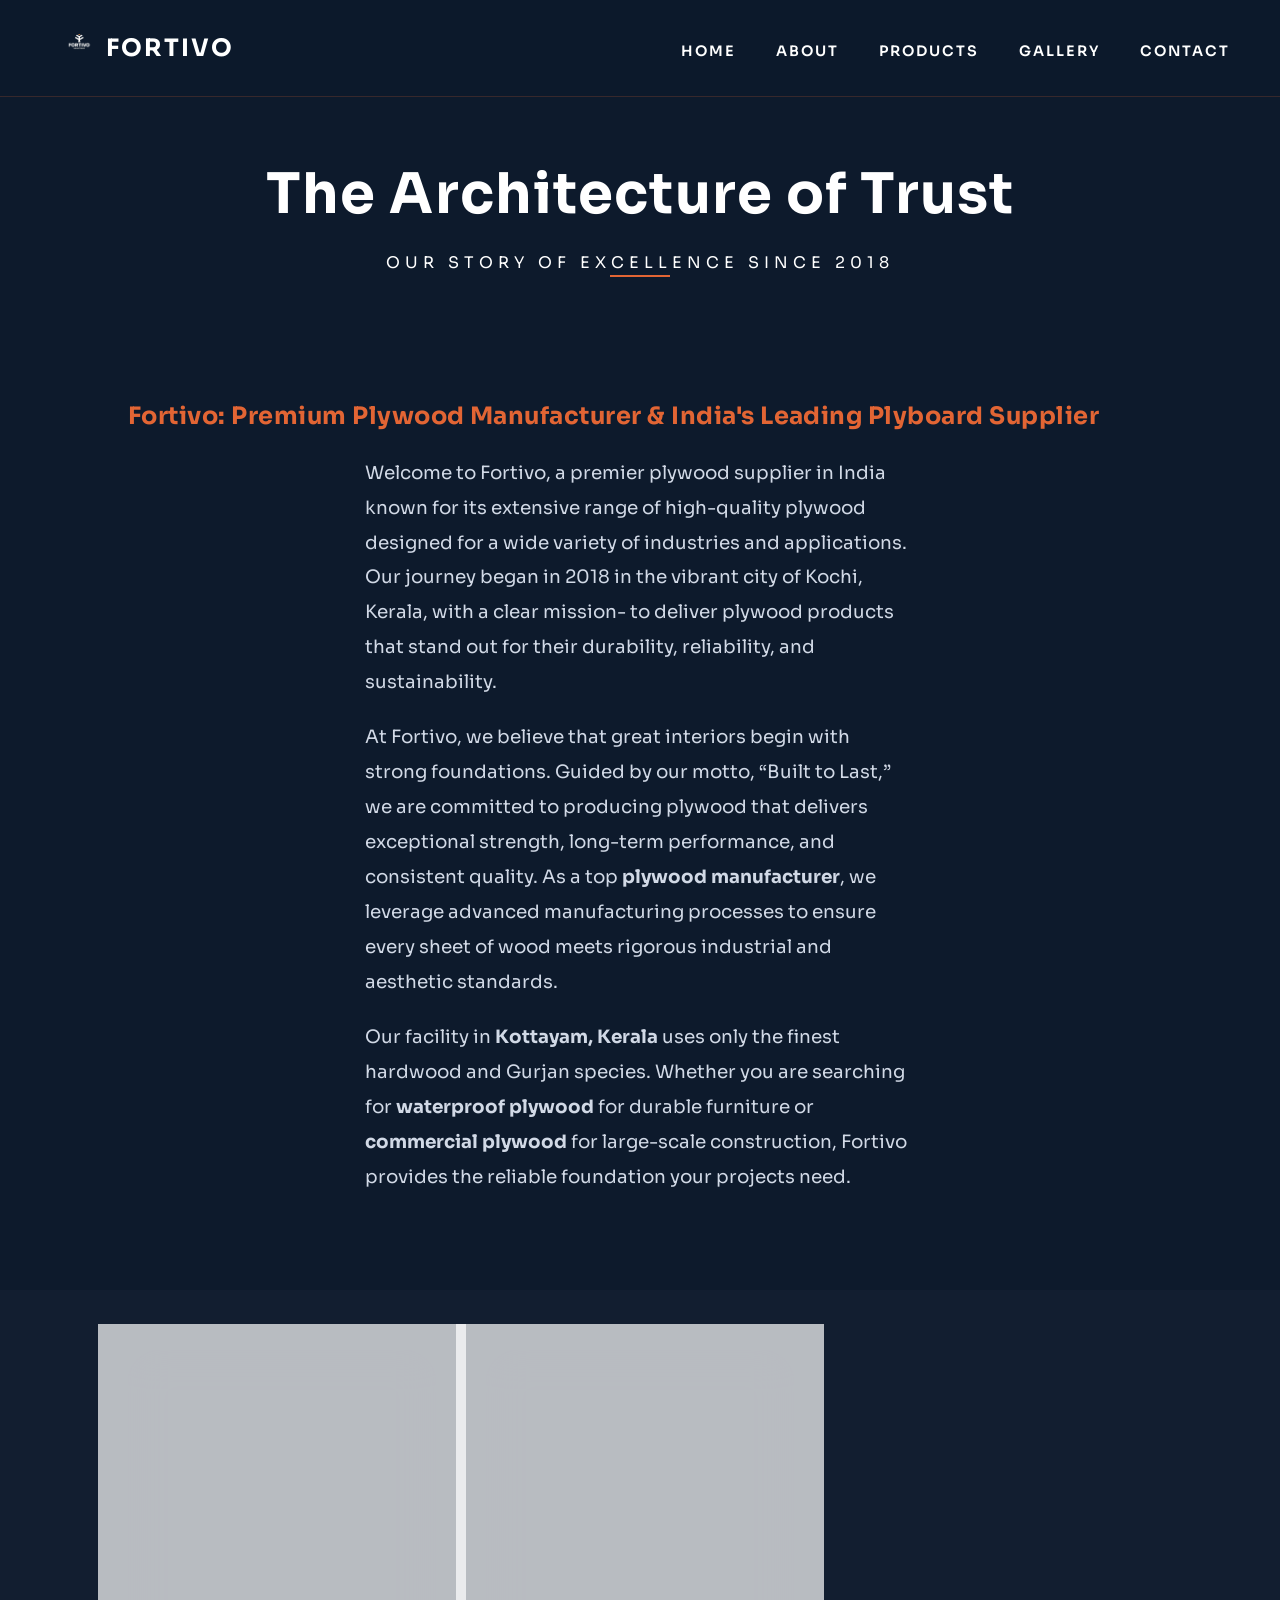
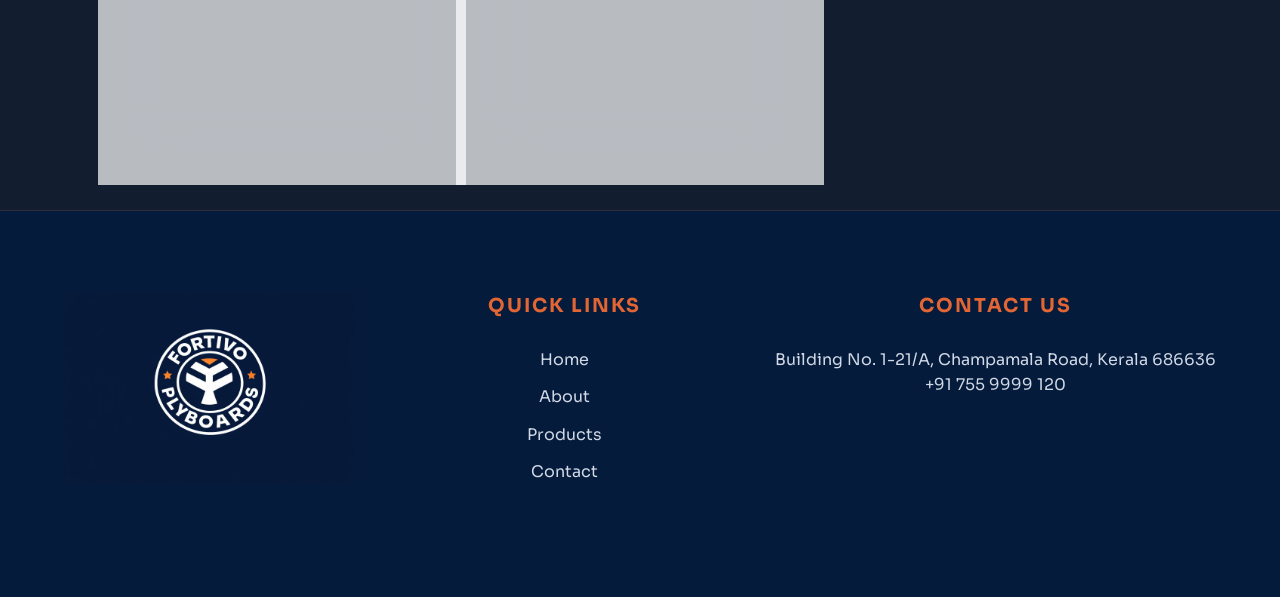
==== commit 85e995d5: "added sitemap content" ====
(no text change in the page or its own stylesheets)
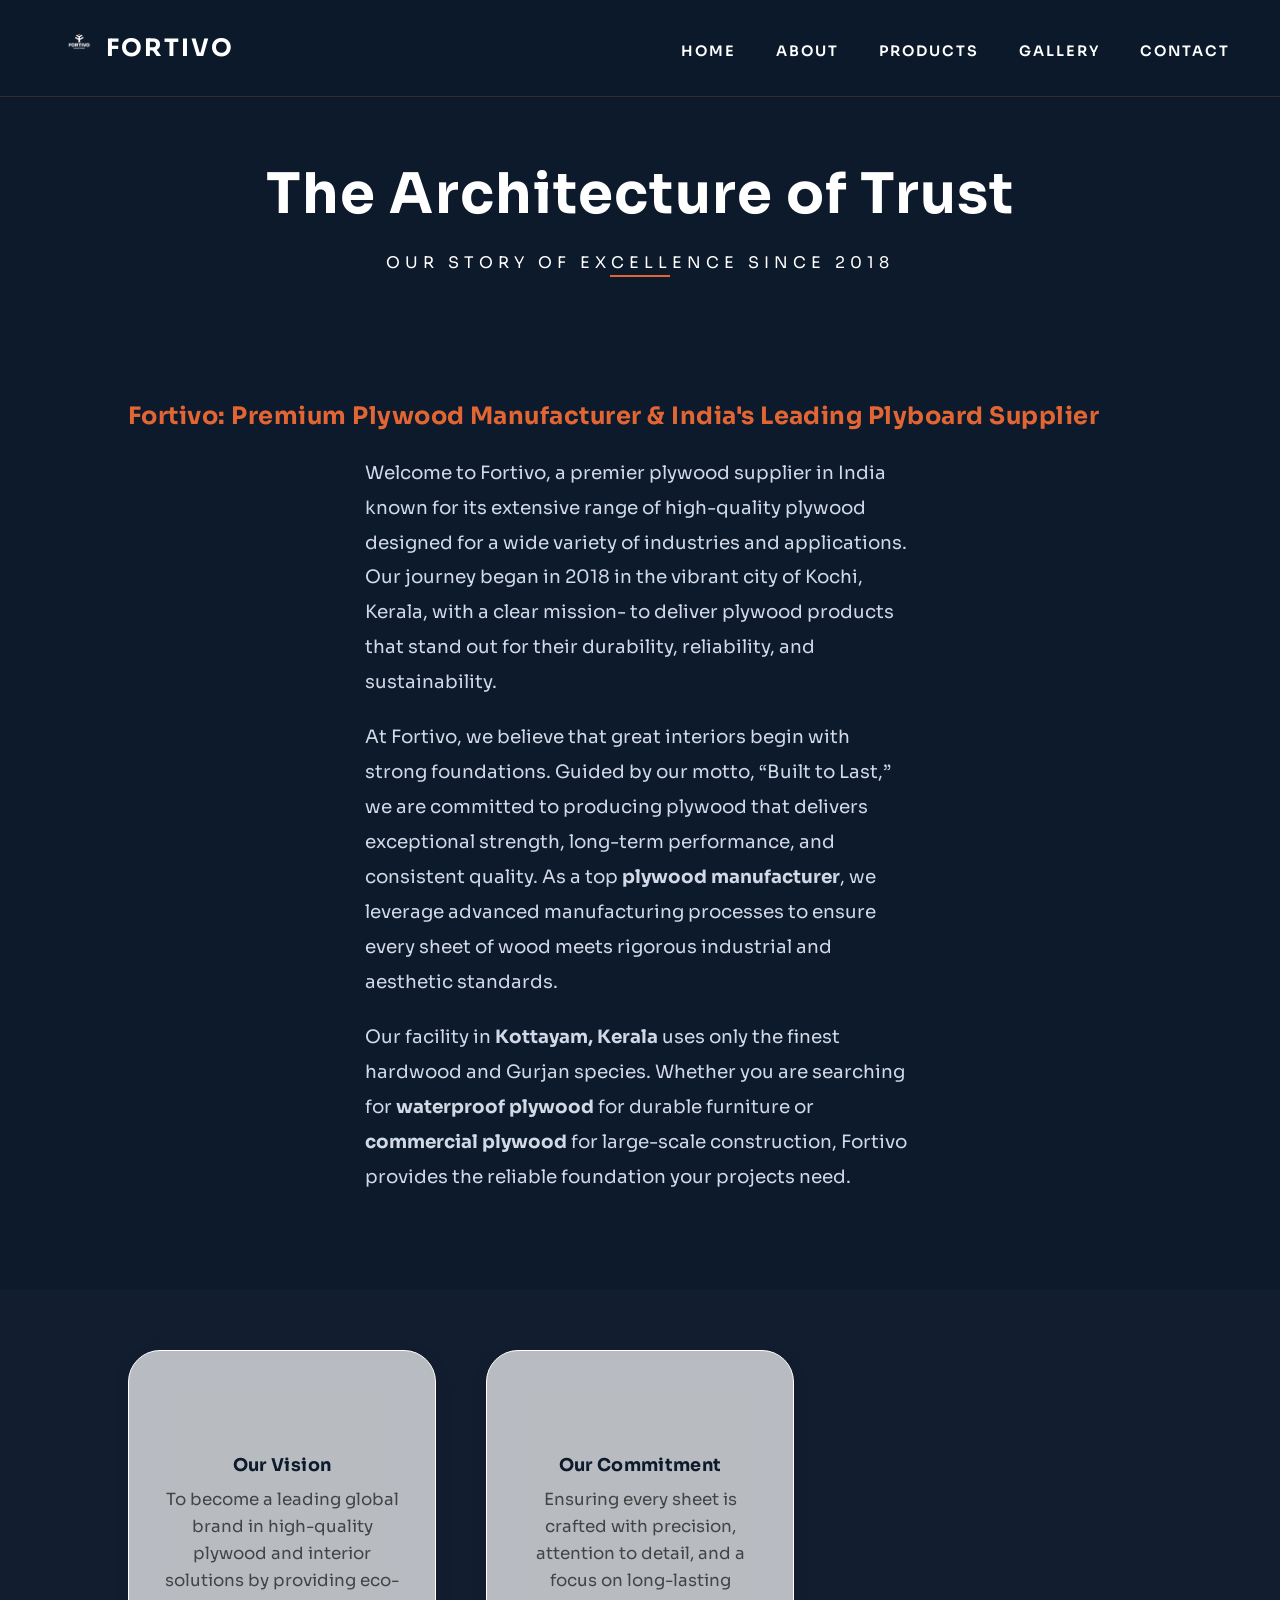
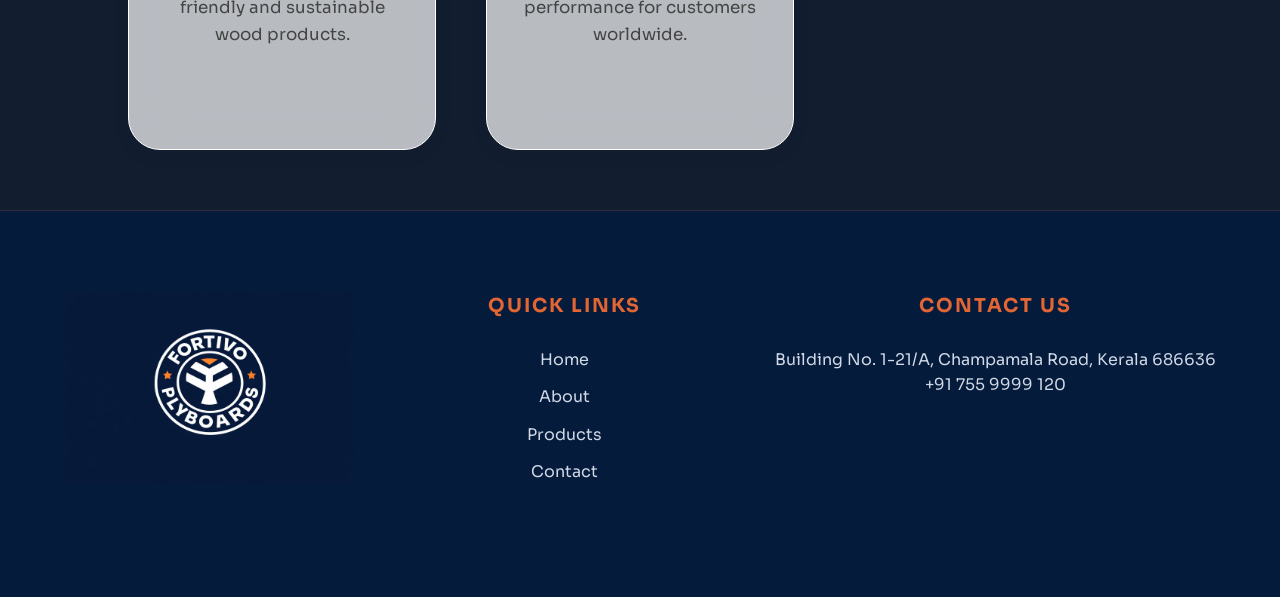
==== commit cb8892b3: "ftjj" ====
--- a/about.html
+++ b/about.html
@@ -10,6 +10,7 @@
     <meta name="keywords" content="about Fortivo, plywood manufacturer in India, best plyboard supplier, high-quality wood, durable plywood company, Puthuvely Plywood">
     <link rel="stylesheet" href="index.css">
     <link rel="stylesheet" href="https://cdnjs.cloudflare.com/ajax/libs/font-awesome/6.4.0/css/all.min.css">
+    <link rel="icon" type="image/png" href="fortivo_logo_cutout.png">
 </head>
 
 <body style="background: #0d1a2c;">
